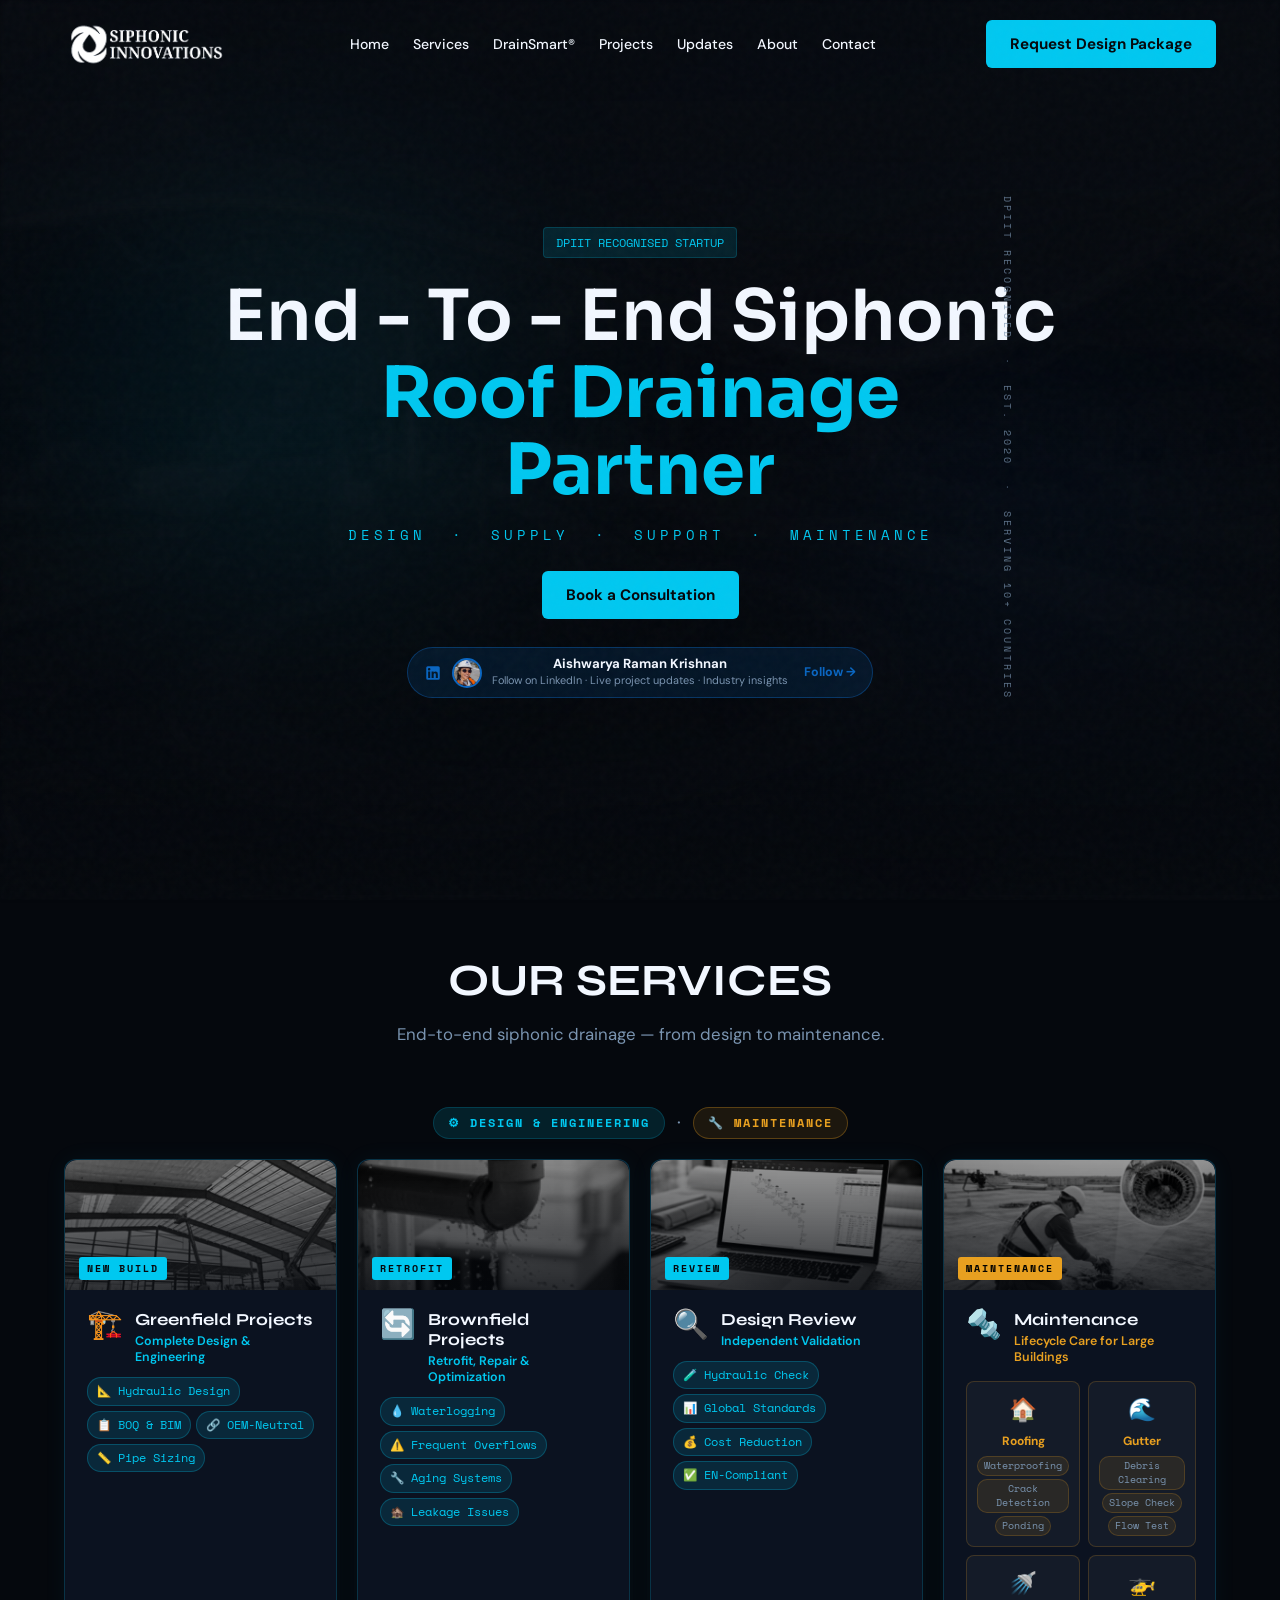
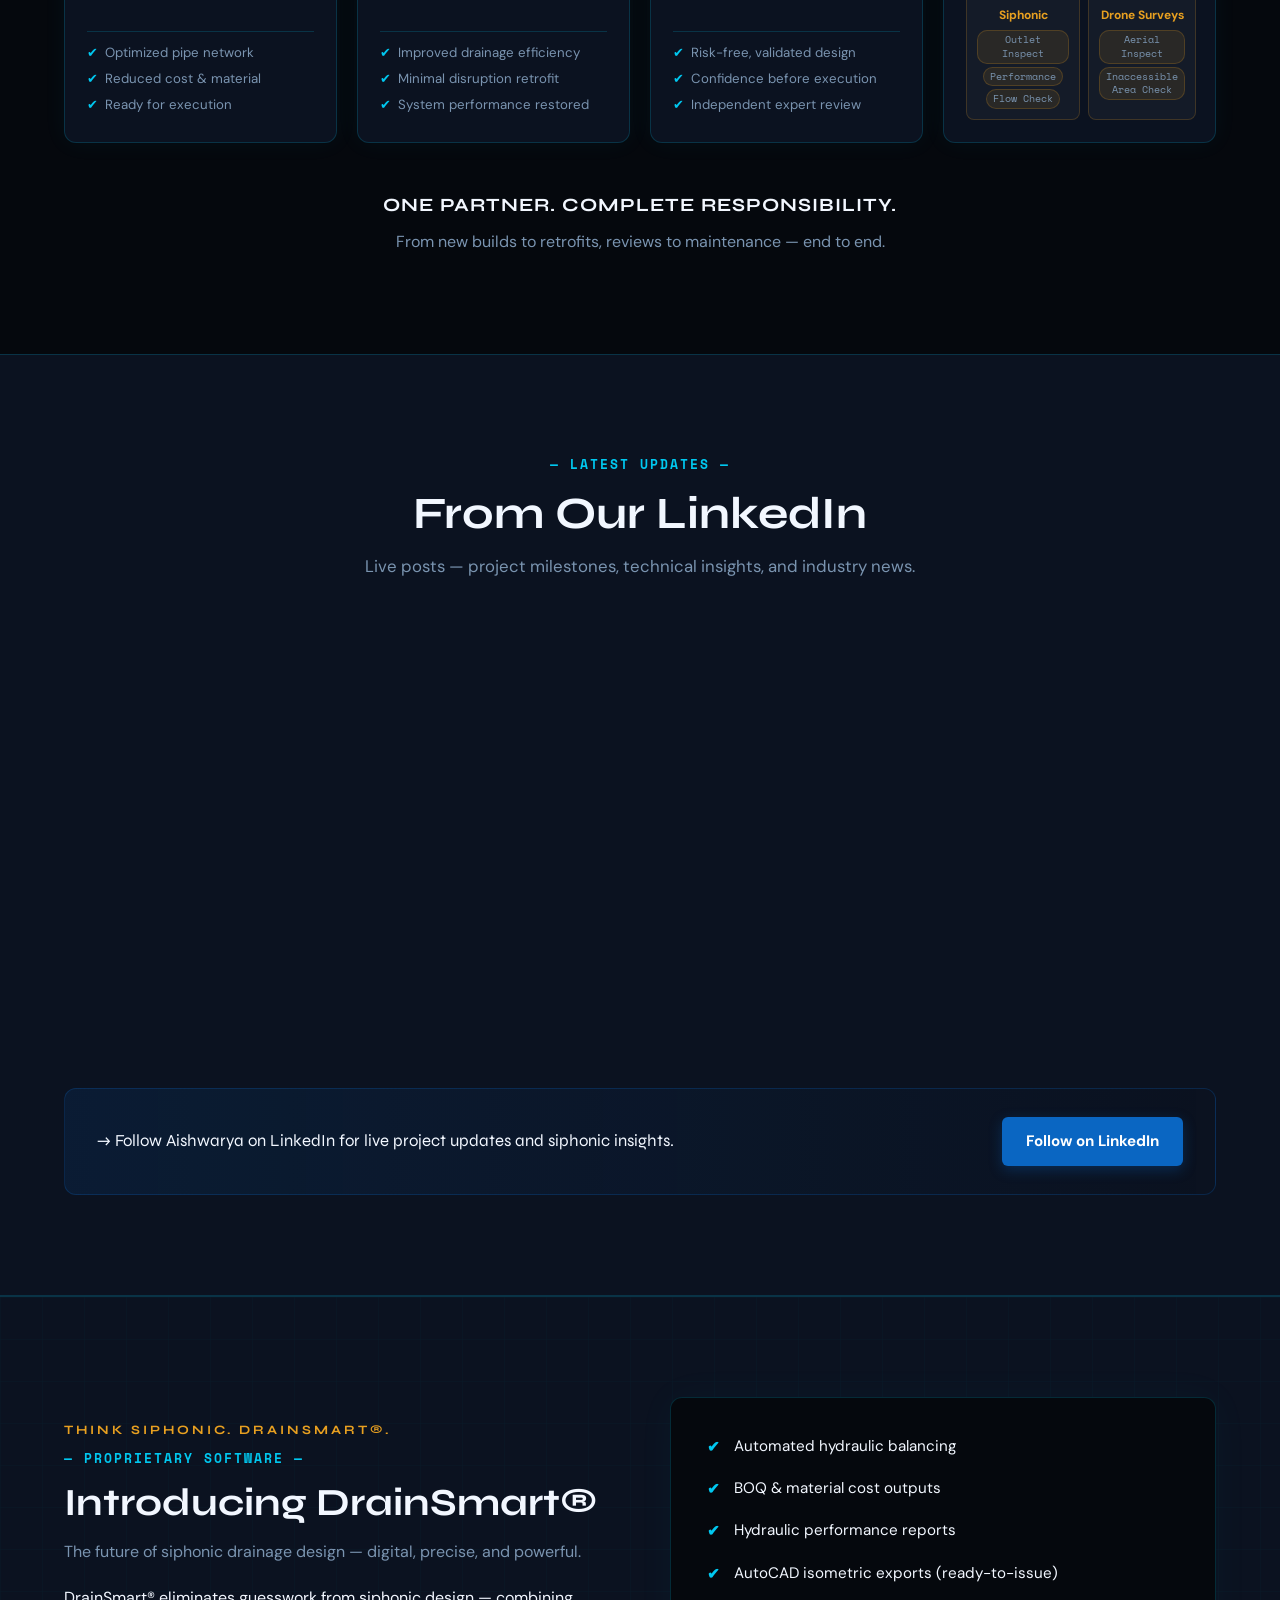
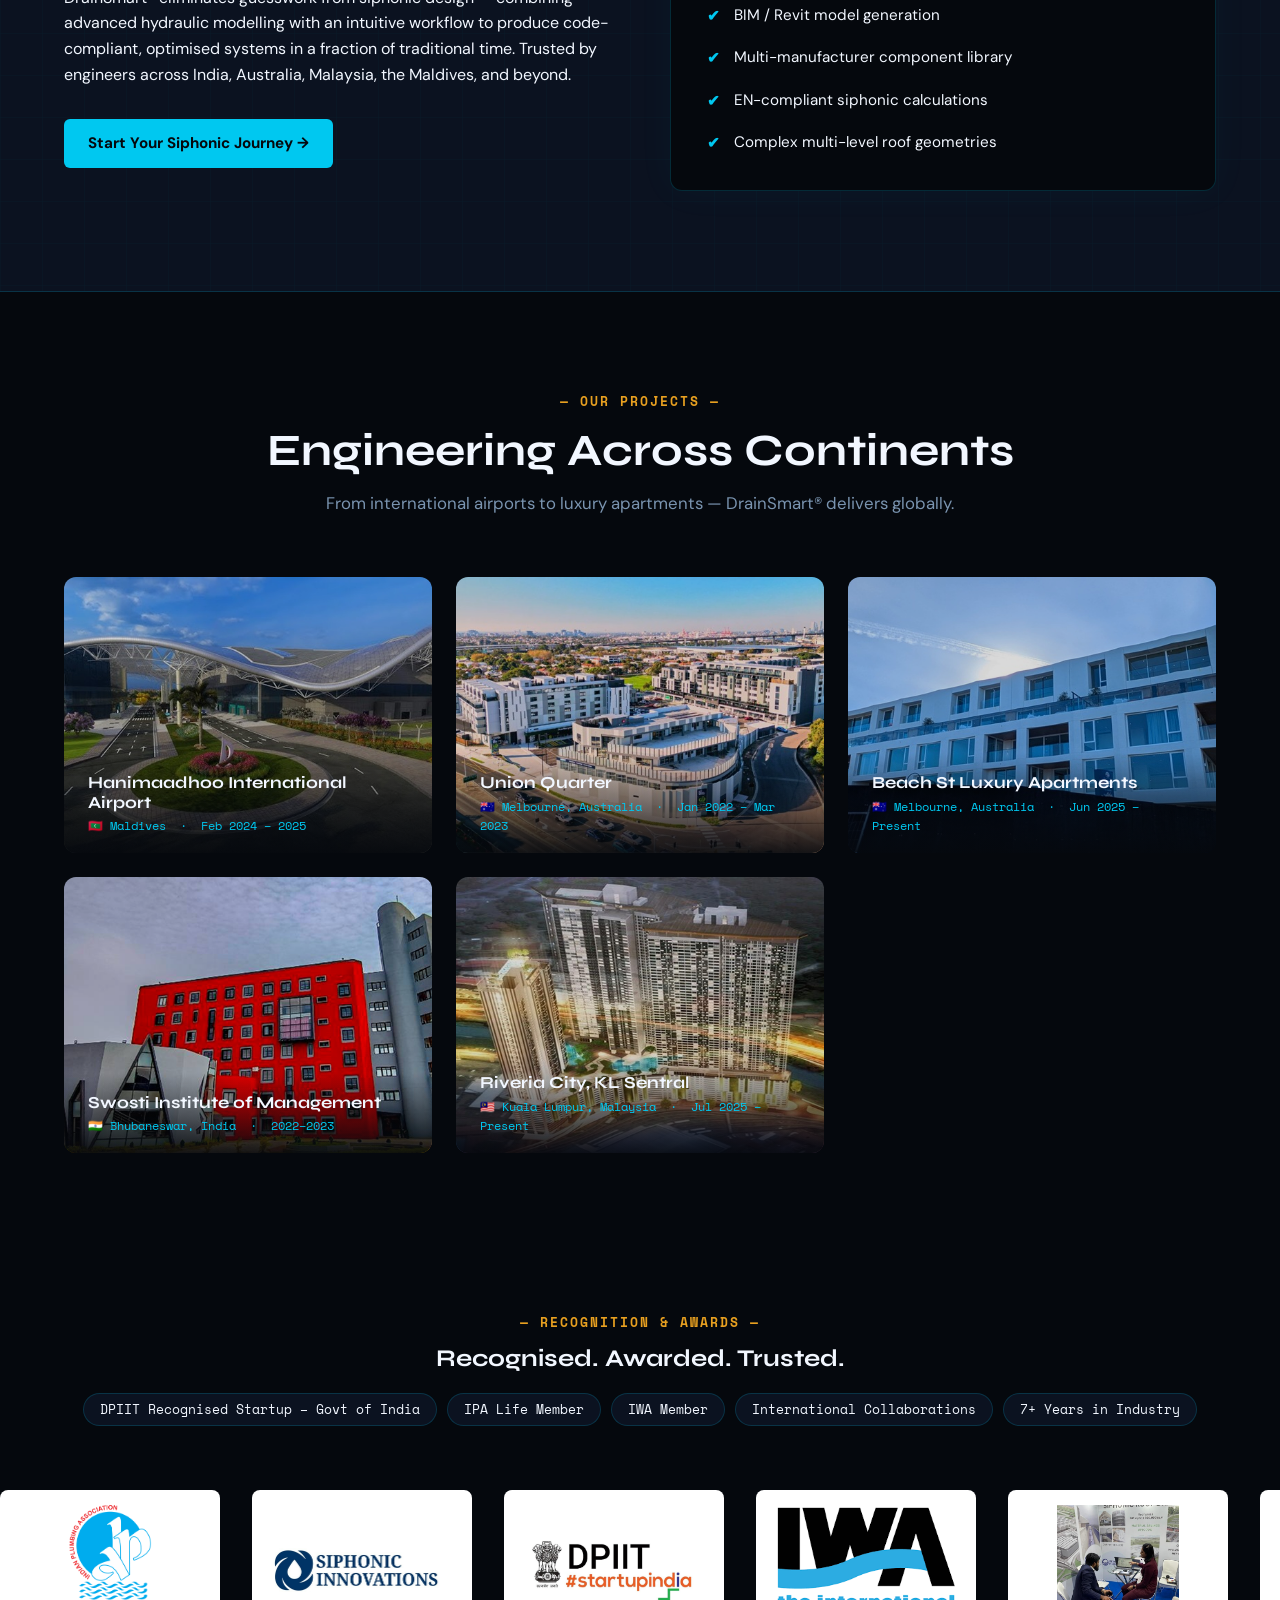
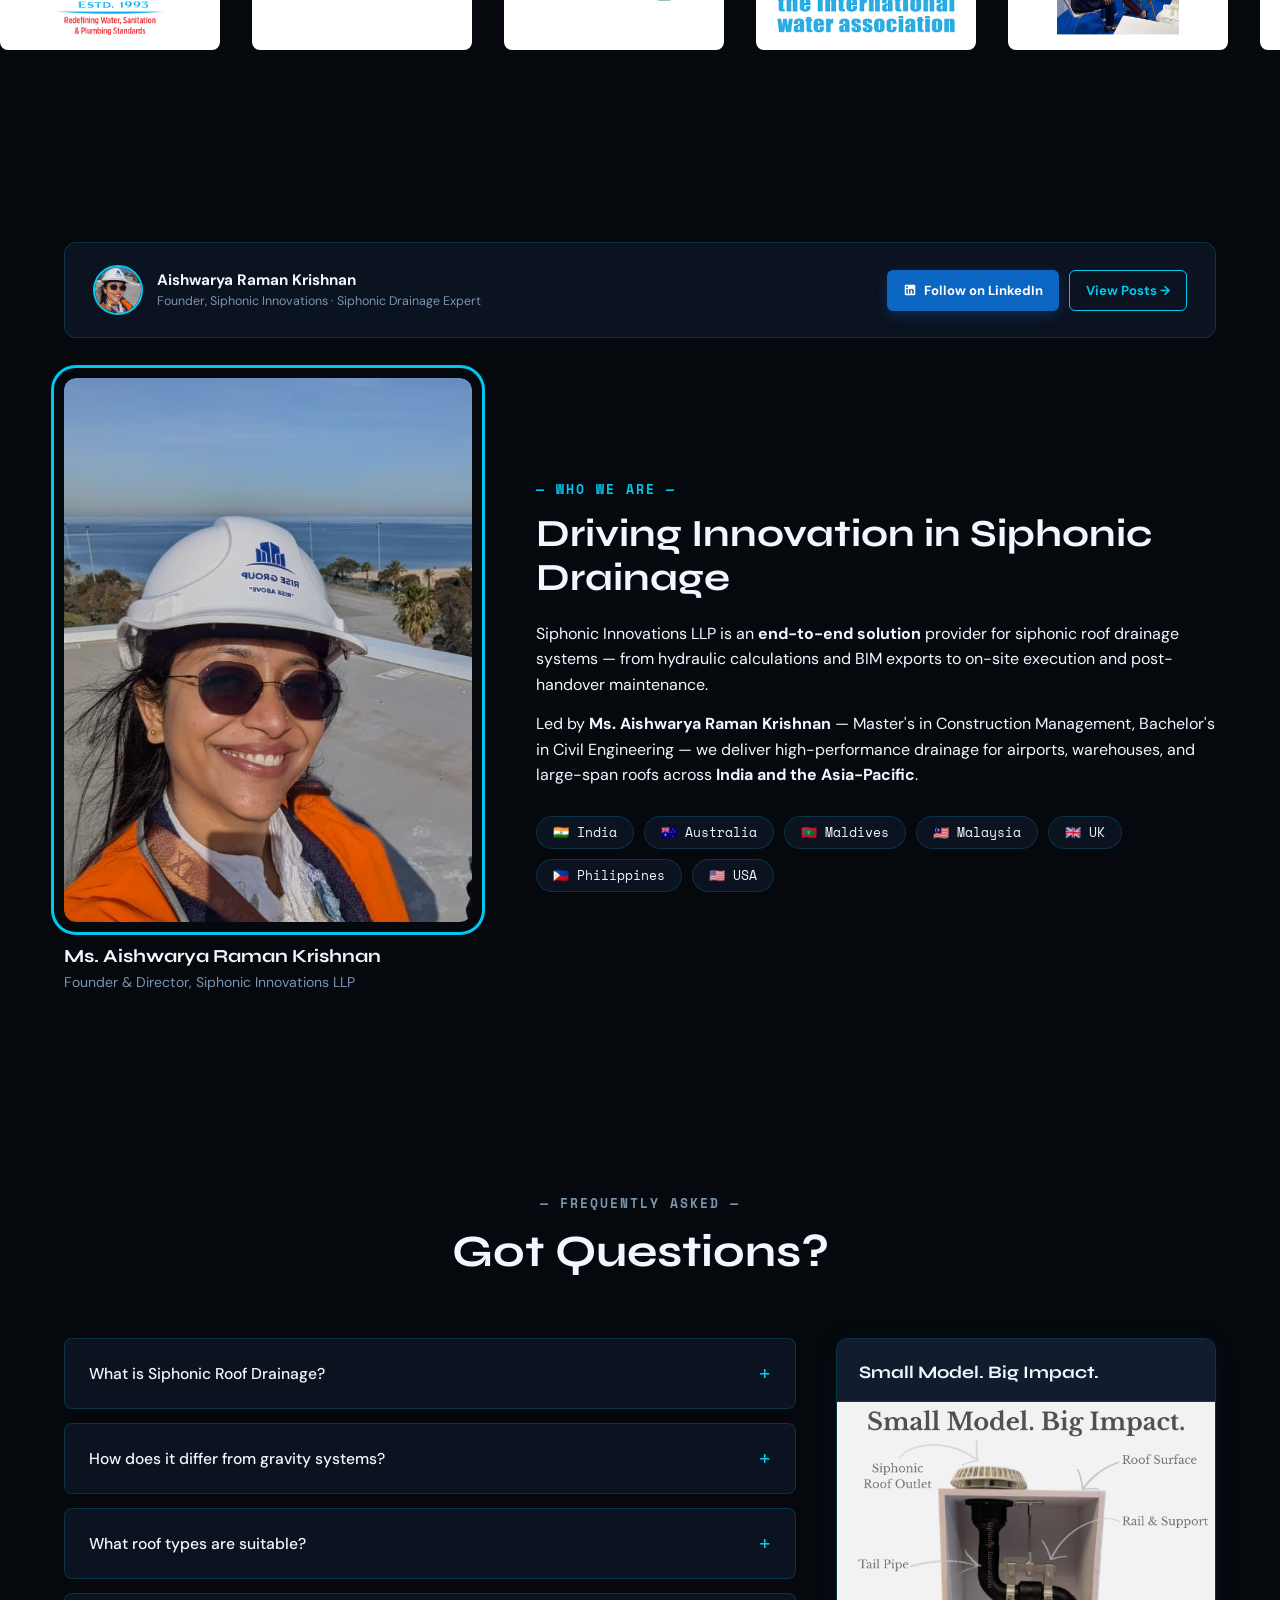
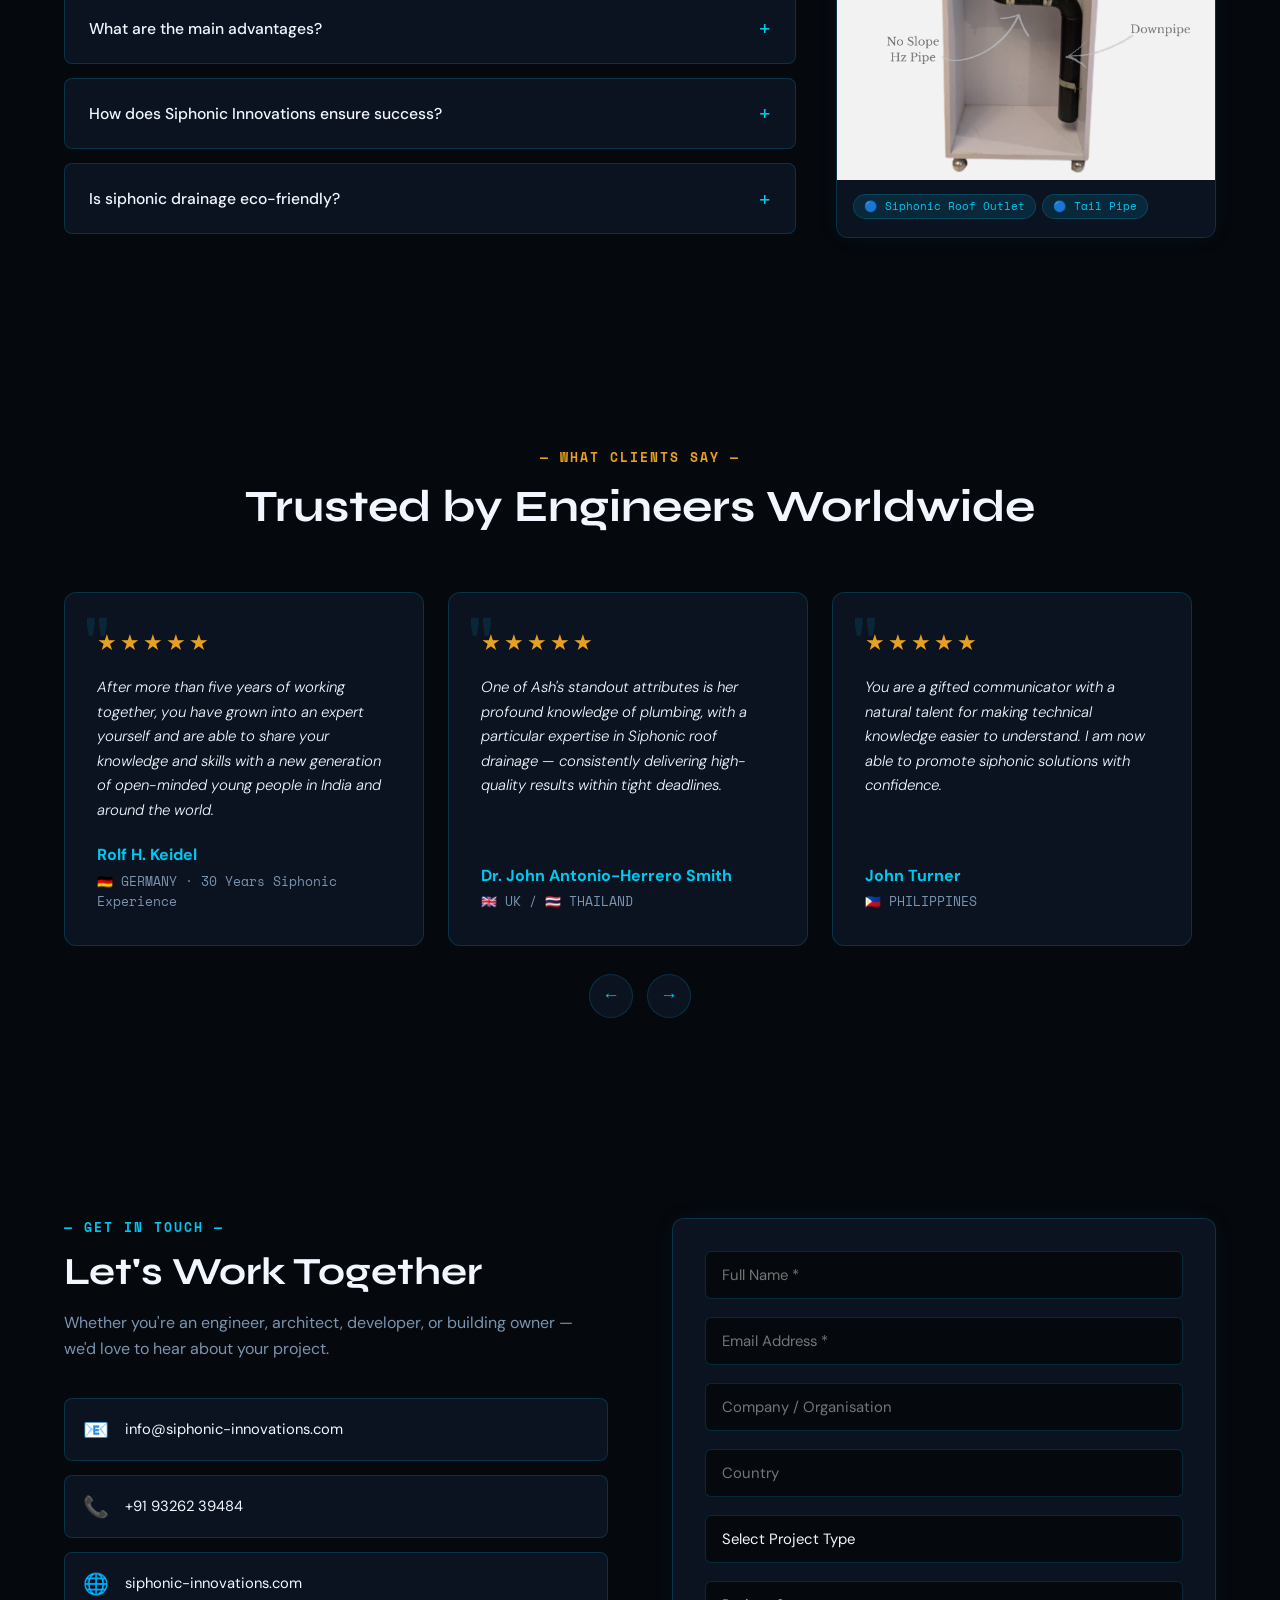
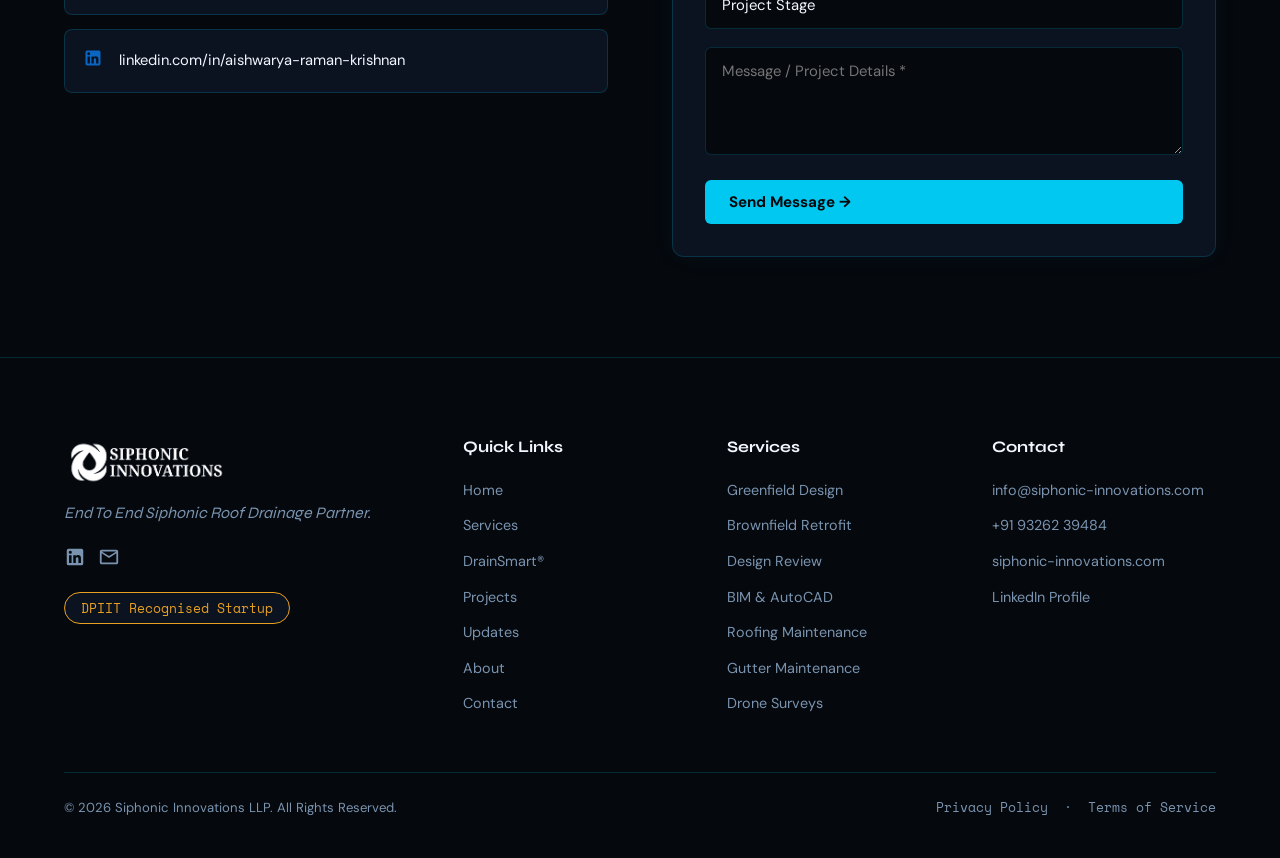
==== index.html @ d1173911 "update the chnages 30-03-2026" ====
<!DOCTYPE html>
<html lang="en">

<head>
    <meta charset="UTF-8">
    <meta name="viewport" content="width=device-width, initial-scale=1.0">
    <meta name="description"
        content="Siphonic Innovations LLP — End-to-End Siphonic Roof Drainage Design, Supply & Support powered by DrainSmart®. Serving engineers and architects globally.">
    <title>Siphonic Innovations | DrainSmart® — Smart Roof Drainage Solutions</title>
    <link rel="preconnect" href="https://fonts.googleapis.com">
    <link rel="preconnect" href="https://fonts.gstatic.com" crossorigin>
    <link
        href="https://fonts.googleapis.com/css2?family=Sora:wght@600;700&family=Syne:wght@600;700;800&family=DM+Sans:wght@300;400;500&family=Space+Mono:wght@400;700&display=swap"
        rel="stylesheet">
    <link rel="stylesheet" href="styles.css">
    <link rel="icon" href="assets/favicon.ico" type="image/x-icon">
</head>

<body>
    <div class="noise"></div>
    <div class="page-bg-img"></div>

    <!-- MOBILE MENU -->
    <div class="mobile-menu" id="mobileMenu">
        <a href="#hero" class="m-link">Home</a>
        <a href="#services" class="m-link">Services</a>
        <a href="#drainsmart" class="m-link">DrainSmart®</a>
        <a href="#gallery" class="m-link">Projects</a>
        <a href="#updates" class="m-link">Updates</a>
        <a href="#about" class="m-link">About</a>
        <a href="#contact" class="m-link">Contact</a>
        <a href="#contact" class="btn btn-primary m-link" style="margin-top:8px;">Request Design Package</a>
    </div>

    <!-- NAVBAR -->
    <nav id="navbar">
        <div class="container nav-inner">
            <a href="#hero" class="logo">
                <img src="images/Logo-SI.png" alt="Siphonic Innovations Logo">
            </a>
            <div class="nav-links">
                <a href="#hero">Home</a>
                <a href="#services">Services</a>
                <a href="#drainsmart">DrainSmart®</a>
                <a href="#gallery">Projects</a>
                <a href="#updates">Updates</a>
                <a href="#about">About</a>
                <a href="#contact">Contact</a>
            </div>
            <a href="#contact" class="btn btn-primary nav-cta">Request Design Package</a>
            <button class="hamburger" id="hamburgerBtn" aria-label="Open menu">
                <svg width="26" height="26" viewBox="0 0 24 24">
                    <rect y="4" width="24" height="2" rx="1" />
                    <rect y="11" width="24" height="2" rx="1" />
                    <rect y="18" width="24" height="2" rx="1" />
                </svg>
            </button>
        </div>
    </nav>

    <!-- =====================================================
         HERO — LinkedIn strip BELOW the CTA button
    ===================================================== -->
    <section id="hero" style="position:relative;overflow:hidden;">
        <video autoplay muted loop playsinline class="hero-video-bg">
            <source src="images/MALDIVES-MOVIE.mp4" type="video/mp4">
        </video>
        <div class="hero-overlay"></div>
        <div class="hero-blob"></div>
        <div class="hero-blob-2"></div>

        <!-- Side caption -->
        <div class="hero-side-caption">DPIIT Recognised &nbsp;·&nbsp; Est. 2020 &nbsp;·&nbsp; Serving 10+ Countries
        </div>

        <div class="container hero-center">
            <div class="hero-content anim">
                <div class="hero-badge">DPIIT RECOGNISED STARTUP</div>
                <h1>
                    <span class="h1-line1">End - To - End Siphonic</span><br>
                    <span class="h1-line2 text-primary">Roof Drainage </BR>Partner</span>
                </h1>
                <div class="hero-tagline">DESIGN &nbsp;&middot;&nbsp; SUPPLY &nbsp;&middot;&nbsp; SUPPORT
                    &nbsp;&middot;&nbsp; MAINTENANCE</div>
                <div class="hero-ctas">
                    <a href="#contact" class="btn btn-primary">Book a Consultation</a>
                </div>

                <!-- LinkedIn strip -->
                <a href="https://www.linkedin.com/in/aishwarya-raman-krishnan" target="_blank" rel="noopener"
                    class="li-hero-strip">
                    <svg viewBox="0 0 24 24" style="width:18px;height:18px;fill:#0A66C2;flex-shrink:0;">
                        <path
                            d="M19 3A2 2 0 0 1 21 5V19A2 2 0 0 1 19 21H5A2 2 0 0 1 3 19V5A2 2 0 0 1 5 3H19M18.5 18.5V13.2A3.26 3.26 0 0 0 15.24 9.94C14.39 9.94 13.4 10.46 12.92 11.24V10.13H10.13V18.5H12.92V13.57C12.92 12.8 13.54 12.17 14.31 12.17A1.4 1.4 0 0 1 15.71 13.57V18.5H18.5M6.88 8.56A1.68 1.68 0 0 0 8.56 6.88C8.56 5.95 7.81 5.19 6.88 5.19A1.69 1.69 0 0 0 5.19 6.88C5.19 7.81 5.95 8.56 6.88 8.56M8.27 18.5V10.13H5.5V18.5H8.27Z" />
                    </svg>
                    <img src="images/Aishwarya Raman Krishnan.jpg" alt="Aishwarya" class="li-strip-avatar">
                    <div>
                        <div class="li-strip-name">Aishwarya Raman Krishnan</div>
                        <div class="li-strip-sub">Follow on LinkedIn &middot; Live project updates &middot; Industry
                            insights</div>
                    </div>
                    <span class="li-strip-cta">Follow &rarr;</span>
                </a>
            </div>
        </div>
    </section>

    <!-- =====================================================
         SERVICES — All 4 cards uniform format with images
    ===================================================== -->
    <section id="services">
        <div class="container">

            <div class="section-header anim">
                <h2>OUR SERVICES</h2>
                <p>End-to-end siphonic drainage — from design to maintenance.</p>
            </div>

            <!-- Section label directly above grid -->
            <div class="svc-label-bar anim">
                <span class="svc-label-pill svc-label-blue">⚙ DESIGN &amp; ENGINEERING</span>
                <span class="svc-label-divider">·</span>
                <span class="svc-label-pill svc-label-gold">🔧 MAINTENANCE</span>
            </div>

            <!-- ── 4-COLUMN SERVICES GRID — ALL UNIFORM ── -->
            <div class="services-grid-4">

                <!-- ① GREENFIELD -->
                <div class="service-card glass-card anim">
                    <div class="svc-img-wrap">
                        <img src="images/card1.png" alt="Greenfield Projects">
                        <div class="svc-img-overlay">
                            <span class="svc-type-tag">NEW BUILD</span>
                        </div>
                    </div>
                    <div class="svc-body">
                        <div class="svc-icon-row">
                            <span class="svc-icon">🏗️</span>
                            <div>
                                <h3>Greenfield Projects</h3>
                                <p class="sub-title">Complete Design &amp; Engineering</p>
                            </div>
                        </div>
                        <div class="kw-pills">
                            <span class="kw-pill">📐 Hydraulic Design</span>
                            <span class="kw-pill">📋 BOQ &amp; BIM</span>
                            <span class="kw-pill">🔗 OEM-Neutral</span>
                            <span class="kw-pill">📏 Pipe Sizing</span>
                        </div>
                        <ul class="tick-list">
                            <li><span class="tick">✔</span> Optimized pipe network</li>
                            <li><span class="tick">✔</span> Reduced cost &amp; material</li>
                            <li><span class="tick">✔</span> Ready for execution</li>
                        </ul>
                    </div>
                </div>

                <!-- ② BROWNFIELD -->
                <div class="service-card glass-card anim" style="transition-delay:0.1s;">
                    <div class="svc-img-wrap">
                        <img src="images/card2.png" alt="Brownfield Projects">
                        <div class="svc-img-overlay">
                            <span class="svc-type-tag">RETROFIT</span>
                        </div>
                    </div>
                    <div class="svc-body">
                        <div class="svc-icon-row">
                            <span class="svc-icon">🔄</span>
                            <div>
                                <h3>Brownfield Projects</h3>
                                <p class="sub-title">Retrofit, Repair &amp; Optimization</p>
                            </div>
                        </div>
                        <div class="kw-pills">
                            <span class="kw-pill">💧 Waterlogging</span>
                            <span class="kw-pill">⚠️ Frequent Overflows</span>
                            <span class="kw-pill">🔧 Aging Systems</span>
                            <span class="kw-pill">🏚️ Leakage Issues</span>
                        </div>
                        <ul class="tick-list">
                            <li><span class="tick">✔</span> Improved drainage efficiency</li>
                            <li><span class="tick">✔</span> Minimal disruption retrofit</li>
                            <li><span class="tick">✔</span> System performance restored</li>
                        </ul>
                    </div>
                </div>

                <!-- ③ DESIGN REVIEW — uniform format, same as Greenfield/Brownfield -->
                <div class="service-card glass-card anim" style="transition-delay:0.2s;">
                    <div class="svc-img-wrap">
                        <img src="images/card3.png" alt="Design Review">
                        <div class="svc-img-overlay">
                            <span class="svc-type-tag">REVIEW</span>
                        </div>
                    </div>
                    <div class="svc-body">
                        <div class="svc-icon-row">
                            <span class="svc-icon">🔍</span>
                            <div>
                                <h3>Design Review</h3>
                                <p class="sub-title">Independent Validation</p>
                            </div>
                        </div>
                        <div class="kw-pills">
                            <span class="kw-pill">🧪 Hydraulic Check</span>
                            <span class="kw-pill">📊 Global Standards</span>
                            <span class="kw-pill">💰 Cost Reduction</span>
                            <span class="kw-pill">✅ EN-Compliant</span>
                        </div>
                        <ul class="tick-list">
                            <li><span class="tick">✔</span> Risk-free, validated design</li>
                            <li><span class="tick">✔</span> Confidence before execution</li>
                            <li><span class="tick">✔</span> Independent expert review</li>
                        </ul>
                    </div>
                </div>

                <!-- ④ MAINTENANCE — visual 2x2 icon grid, uniform outer format -->
                <div class="service-card glass-card anim maint-card-inline" style="transition-delay:0.3s;">
                    <div class="svc-img-wrap">
                        <img src="images/card4.png" alt="Maintenance">
                        <div class="svc-img-overlay">
                            <span class="svc-type-tag" style="background:var(--gold);color:#000;">MAINTENANCE</span>
                        </div>
                    </div>
                    <div class="svc-body">
                        <div class="svc-icon-row">
                            <span class="svc-icon">🔩</span>
                            <div>
                                <h3>Maintenance</h3>
                                <p class="sub-title" style="color:var(--gold);">Lifecycle Care for Large Buildings</p>
                            </div>
                        </div>
                        <!-- Visual 2×2 icon grid -->
                        <div class="maint-2x2">
                            <div class="maint-2x2-item">
                                <div class="maint-2x2-icon">🏠</div>
                                <strong>Roofing</strong>
                                <div class="maint-kw-pills">
                                    <span>Waterproofing</span>
                                    <span>Crack Detection</span>
                                    <span>Ponding</span>
                                </div>
                            </div>
                            <div class="maint-2x2-item">
                                <div class="maint-2x2-icon">🌊</div>
                                <strong>Gutter</strong>
                                <div class="maint-kw-pills">
                                    <span>Debris Clearing</span>
                                    <span>Slope Check</span>
                                    <span>Flow Test</span>
                                </div>
                            </div>
                            <div class="maint-2x2-item">
                                <div class="maint-2x2-icon">🚿</div>
                                <strong>Siphonic</strong>
                                <div class="maint-kw-pills">
                                    <span>Outlet Inspect</span>
                                    <span>Performance</span>
                                    <span>Flow Check</span>
                                </div>
                            </div>
                            <div class="maint-2x2-item">
                                <div class="maint-2x2-icon">🚁</div>
                                <strong>Drone Surveys</strong>
                                <div class="maint-kw-pills">
                                    <span>Aerial Inspect</span>
                                    <span>Inaccessible Area Check</span>
                                </div>
                            </div>
                        </div>
                    </div>
                </div>

            </div><!-- /services-grid-4 -->

            <div class="one-partner anim">
                <h3>ONE PARTNER. COMPLETE RESPONSIBILITY.</h3>
                <p>From new builds to retrofits, reviews to maintenance — end to end.</p>
            </div>

        </div>
    </section>

    <!-- UPDATES — LinkedIn -->
    <section id="updates">
        <div class="container">
            <div class="section-header anim">
                <span class="section-label text-primary">— LATEST UPDATES —</span>
                <h2>From Our LinkedIn</h2>
                <p>Live posts — project milestones, technical insights, and industry news.</p>
            </div>
            <div class="anim" id="linkedinWidgetWrapper" style="min-height:420px;">
                <script src="https://elfsightcdn.com/platform.js" async></script>
                <div class="elfsight-app-ec036f20-8886-4154-bf50-f418c03ba182" data-elfsight-app-lazy></div>
            </div>
            <div class="li-follow-banner anim">
                <p>→ Follow Aishwarya on LinkedIn for live project updates and siphonic insights.</p>
                <a href="https://www.linkedin.com/in/aishwarya-raman-krishnan" target="_blank" rel="noopener"
                    class="btn btn-linkedin">Follow on LinkedIn</a>
            </div>
        </div>
    </section>

    <!-- DRAINSMART -->
    <section id="drainsmart">
        <div class="blueprint-bg"></div>
        <div class="container ds-layout">
            <div class="ds-text anim">
                <div
                    style="font-family:var(--font-display);font-size:0.8rem;font-weight:700;letter-spacing:3px;color:var(--gold);margin-bottom:8px;text-transform:uppercase;">
                    Think Siphonic. DrainSmart®.</div>
                <span class="section-label text-primary">— PROPRIETARY SOFTWARE —</span>
                <h2>Introducing DrainSmart®</h2>
                <p class="lead">The future of siphonic drainage design — digital, precise, and powerful.</p>
                <p class="body">DrainSmart® eliminates guesswork from siphonic design — combining advanced hydraulic
                    modelling with an intuitive workflow to produce code-compliant, optimised systems in a fraction of
                    traditional time. Trusted by engineers across India, Australia, Malaysia, the Maldives, and beyond.
                </p>
                <a href="#contact" class="btn btn-primary">Start Your Siphonic Journey &rarr;</a>
            </div>
            <div class="feature-box anim" style="transition-delay:0.2s;">
                <div class="feature-item"><span class="tick">✔</span><span>Automated hydraulic balancing</span></div>
                <div class="feature-item"><span class="tick">✔</span><span>BOQ &amp; material cost outputs</span></div>
                <div class="feature-item"><span class="tick">✔</span><span>Hydraulic performance reports</span></div>
                <div class="feature-item"><span class="tick">✔</span><span>AutoCAD isometric exports
                        (ready-to-issue)</span></div>
                <div class="feature-item"><span class="tick">✔</span><span>BIM / Revit model generation</span></div>
                <div class="feature-item"><span class="tick">✔</span><span>Multi-manufacturer component library</span>
                </div>
                <div class="feature-item"><span class="tick">✔</span><span>EN-compliant siphonic calculations</span>
                </div>
                <div class="feature-item"><span class="tick">✔</span><span>Complex multi-level roof geometries</span>
                </div>
            </div>
        </div>
    </section>

    <!-- PROJECT GALLERY -->
    <section id="gallery">
        <div class="container">
            <div class="section-header anim">
                <span class="section-label text-gold">— OUR PROJECTS —</span>
                <h2>Engineering Across Continents</h2>
                <p>From international airports to luxury apartments — DrainSmart® delivers globally.</p>
            </div>
            <div class="project-grid">
                <div class="project-card anim">
                    <img src="images/Maldives.jpg" alt="Hanimaadhoo International Airport" loading="lazy">
                    <div class="project-title-bar">
                        <h3>Hanimaadhoo International Airport</h3>
                        <div class="loc">🇲🇻 Maldives &nbsp;·&nbsp; Feb 2024 – 2025</div>
                    </div>
                </div>
                <div class="project-card anim" style="transition-delay:0.1s;">
                    <img src="images/Melbourne.jpg" alt="Union Quarter Melbourne" loading="lazy">
                    <div class="project-title-bar">
                        <h3>Union Quarter</h3>
                        <div class="loc">🇦🇺 Melbourne, Australia &nbsp;·&nbsp; Jan 2022 – Mar 2023</div>
                    </div>
                </div>
                <div class="project-card anim" style="transition-delay:0.2s;">
                    <img src="images/Melbourne Beach.jpeg" alt="Beach St Luxury Apartments" loading="lazy">
                    <div class="project-title-bar">
                        <h3>Beach St Luxury Apartments</h3>
                        <div class="loc">🇦🇺 Melbourne, Australia &nbsp;·&nbsp; Jun 2025 – Present</div>
                    </div>
                </div>
                <div class="project-card anim" style="transition-delay:0.3s;">
                    <img src="images/Bhubaneswar.png" alt="Swosti Institute of Management" loading="lazy">
                    <div class="project-title-bar">
                        <h3>Swosti Institute of Management</h3>
                        <div class="loc">🇮🇳 Bhubaneswar, India &nbsp;·&nbsp; 2022–2023</div>
                    </div>
                </div>
                <div class="project-card anim" style="transition-delay:0.4s;">
                    <img src="images/Malaysia.jpg" alt="Riveria City KL Sentral" loading="lazy">
                    <div class="project-title-bar">
                        <h3>Riveria City, KL Sentral</h3>
                        <div class="loc">🇲🇾 Kuala Lumpur, Malaysia &nbsp;·&nbsp; Jul 2025 – Present</div>
                    </div>
                </div>
            </div>
        </div>
    </section>

    <!-- ACCOLADES -->
    <section id="accolades" style="padding:60px 0;">
        <div class="container text-center anim" style="margin-bottom:32px;">
            <span class="section-label text-gold">— RECOGNITION & AWARDS —</span>
            <h2>Recognised. Awarded. Trusted.</h2>
            <div class="accolade-tags">
                <span class="tag-pill">DPIIT Recognised Startup – Govt of India </span>
                <span class="tag-pill">IPA Life Member</span>
                <span class="tag-pill">IWA Member</span>
                <span class="tag-pill">International Collaborations</span>
                <span class="tag-pill">7+ Years in Industry</span>
            </div>
        </div>
        <div class="accolades-marquee anim">
            <div class="marquee-track">
                <div class="logo-card"><img src="images/IPA_revised_Logo_2025.png" alt="IPA"></div>
                <div class="logo-card"><img src="images/LOGO BG.jpg" alt="Siphonic Innovations"></div>
                <div class="logo-card"><img src="images/DPIIT.jpeg" alt="DPIIT"></div>
                <div class="logo-card"><img src="images/images.png" alt="IWA"></div>
                <div class="logo-card"><img src="images/Picture2.jpg" alt="Recognition"></div>
                <div class="logo-card"><img src="images/IPA-Exhibition.jpg" alt="IPA Exhibition"></div>
                <div class="logo-card"><img src="images/GROUP.jpeg" alt="Award"></div>
                <div class="logo-card"><img src="images/shakti.png" alt="Recognition"></div>
                <div class="logo-card"><img src="images/Picture4.png" alt="Award"></div>
                <div class="logo-card"><img src="images/Picture5.jpg" alt="Award"></div>
                <div class="logo-card"><img src="images/Picture3.jpg" alt="Award"></div>
                <div class="logo-card"><img src="images/IPA_revised_Logo_2025.png" alt="IPA"></div>
                <div class="logo-card"><img src="images/LOGO BG.jpg" alt="Siphonic Innovations"></div>
                <div class="logo-card"><img src="images/DPIIT.jpeg" alt="DPIIT"></div>
                <div class="logo-card"><img src="images/images.png" alt="IWA"></div>
                <div class="logo-card"><img src="images/Picture2.jpg" alt="Recognition"></div>
                <div class="logo-card"><img src="images/IPA-Exhibition.jpg" alt="IPA Exhibition"></div>
                <div class="logo-card"><img src="images/GROUP.jpeg" alt="Award"></div>
                <div class="logo-card"><img src="images/shakti.png" alt="Recognition"></div>
                <div class="logo-card"><img src="images/Picture4.png" alt="Award"></div>
                <div class="logo-card"><img src="images/Picture5.jpg" alt="Award"></div>
                <div class="logo-card"><img src="images/Picture3.jpg" alt="Award"></div>
            </div>
        </div>
    </section>

    <!-- ABOUT -->
    <section id="about">
        <div class="container">
            <div class="anim"
                style="margin-bottom:40px;padding:22px 28px;background:var(--surface);border:1px solid var(--border);border-radius:var(--radius);display:flex;align-items:center;justify-content:space-between;flex-wrap:wrap;gap:16px;">
                <div style="display:flex;align-items:center;gap:14px;">
                    <img src="images/Aishwarya Raman Krishnan.jpg" alt="Aishwarya"
                        style="width:50px;height:50px;border-radius:50%;object-fit:cover;border:2px solid var(--primary);">
                    <div>
                        <div style="font-weight:700;font-size:0.95rem;">Aishwarya Raman Krishnan</div>
                        <div style="font-size:0.78rem;color:var(--muted);">Founder, Siphonic Innovations · Siphonic
                            Drainage Expert</div>
                    </div>
                </div>
                <div style="display:flex;gap:10px;flex-wrap:wrap;">
                    <a href="https://www.linkedin.com/in/aishwarya-raman-krishnan" target="_blank" rel="noopener"
                        class="btn btn-linkedin"
                        style="font-size:0.82rem;padding:9px 16px;display:inline-flex;align-items:center;gap:7px;">
                        <svg viewBox="0 0 24 24" style="width:14px;height:14px;fill:#fff;">
                            <path
                                d="M19 3A2 2 0 0 1 21 5V19A2 2 0 0 1 19 21H5A2 2 0 0 1 3 19V5A2 2 0 0 1 5 3H19M18.5 18.5V13.2A3.26 3.26 0 0 0 15.24 9.94C14.39 9.94 13.4 10.46 12.92 11.24V10.13H10.13V18.5H12.92V13.57C12.92 12.8 13.54 12.17 14.31 12.17A1.4 1.4 0 0 1 15.71 13.57V18.5H18.5M6.88 8.56A1.68 1.68 0 0 0 8.56 6.88C8.56 5.95 7.81 5.19 6.88 5.19A1.69 1.69 0 0 0 5.19 6.88C5.19 7.81 5.95 8.56 6.88 8.56M8.27 18.5V10.13H5.5V18.5H8.27Z" />
                        </svg>
                        Follow on LinkedIn
                    </a>
                    <a href="https://www.linkedin.com/in/aishwarya-raman-krishnan" target="_blank" rel="noopener"
                        class="btn btn-ghost" style="font-size:0.82rem;padding:9px 16px;">View Posts &rarr;</a>
                </div>
            </div>
        </div>
        <div class="container about-grid">
            <div class="anim">
                <div class="founder-wrap">
                    <img src="images/Aishwarya Raman Krishnan.jpg" alt="Ms. Aishwarya Raman Krishnan — Founder">
                </div>
                <div class="founder-name">
                    <h3>Ms. Aishwarya Raman Krishnan</h3>
                    <p>Founder & Director, Siphonic Innovations LLP</p>
                </div>
            </div>
            <div class="about-text anim" style="transition-delay:0.2s;">
                <span class="section-label text-primary">— WHO WE ARE —</span>
                <h2>Driving Innovation in Siphonic Drainage</h2>
                <p>Siphonic Innovations LLP is an <strong>end-to-end solution</strong> provider for siphonic roof
                    drainage systems — from hydraulic calculations and BIM exports to on-site execution and
                    post-handover maintenance.</p>
                <p>Led by <strong>Ms. Aishwarya Raman Krishnan</strong> — Master's in Construction Management,
                    Bachelor's in Civil Engineering — we deliver high-performance drainage for airports, warehouses, and
                    large-span roofs across <strong>India and the Asia-Pacific</strong>.</p>
                <div class="country-tags">
                    <span class="tag-pill">🇮🇳 India</span>
                    <span class="tag-pill">🇦🇺 Australia</span>
                    <span class="tag-pill">🇲🇻 Maldives</span>
                    <span class="tag-pill">🇲🇾 Malaysia</span>
                    <span class="tag-pill">🇬🇧 UK</span>
                    <span class="tag-pill">🇵🇭 Philippines</span>
                    <span class="tag-pill">🇺🇸 USA</span>
                </div>
            </div>
        </div>
    </section>


    <!-- FAQ -->
    <section id="faq">
        <div class="container">
            <div class="section-header anim">
                <span class="section-label text-muted">— FREQUENTLY ASKED —</span>
                <h2>Got Questions?</h2>
            </div>

            <!-- Two-column: FAQ left, model photo right -->
            <div class="faq-layout">

                <!-- LEFT: accordion -->
                <div class="faq-wrap anim">
                    <div class="faq-item">
                        <div class="faq-q">What is Siphonic Roof Drainage? <span class="faq-icon">+</span></div>
                        <div class="faq-a">Siphonic Roof Drainage uses siphon action to rapidly drain roof areas without
                            slope, using minimal pipe diameters and fewer downpipes — offering maximum efficiency and
                            architectural flexibility.</div>
                    </div>
                    <div class="faq-item">
                        <div class="faq-q">How does it differ from gravity systems? <span class="faq-icon">+</span>
                        </div>
                        <div class="faq-a">Siphonic systems create a vacuum in the pipe network — enabling faster water
                            removal, horizontal pipe routing without slope, and significantly fewer downpipes,
                            especially
                            effective over long horizontal distances.</div>
                    </div>
                    <div class="faq-item">
                        <div class="faq-q">What roof types are suitable? <span class="faq-icon">+</span></div>
                        <div class="faq-a">Flat roofs, curved roofs, airport terminals, warehouses, industrial
                            buildings,
                            commercial developments, and large-span structures. Its adaptability makes it ideal across a
                            wide range of architectural designs.</div>
                    </div>
                    <div class="faq-item">
                        <div class="faq-q">What are the main advantages? <span class="faq-icon">+</span></div>
                        <div class="faq-a">Efficient water removal, space optimisation, cost-effectiveness, reduced
                            material
                            use, lower CO₂ footprint, architectural freedom, and minimal maintenance. Particularly
                            advantageous for large roof areas.</div>
                    </div>
                    <div class="faq-item">
                        <div class="faq-q">How does Siphonic Innovations ensure success? <span class="faq-icon">+</span>
                        </div>
                        <div class="faq-a">5+ years of hydraulic engineering experience with DrainSmart® software, BIM
                            integration, OEM-neutral product selection, and close client collaboration — from concept
                            through to post-handover maintenance.</div>
                    </div>
                    <div class="faq-item">
                        <div class="faq-q">Is siphonic drainage eco-friendly? <span class="faq-icon">+</span></div>
                        <div class="faq-a">Yes. Fewer pipes, fewer downpipes, less material — directly reducing the
                            carbon
                            footprint. Easily integrated with rainwater harvesting systems for sustainable building
                            goals.</div>
                    </div>
                </div>

                <!-- RIGHT: model photo card -->
                <div class="faq-model-wrap anim" style="transition-delay:0.15s;">
                    <div class="faq-model-card glass-card">
                        <div class="faq-model-label">Small Model. Big Impact.</div>
                        <img src="images/Siphonic Drainage System.png"
                            alt="Siphonic Drainage Model — showing Roof Outlet, Tail Pipe, Rail & Support, No Slope Hz Pipe, and Downpipe"
                            class="faq-model-img">
                        <div class="faq-model-tags">
                            <span>🔵 Siphonic Roof Outlet</span>
                            <span>🔵 Tail Pipe</span>
                            <!-- <span>🔵 Rail &amp; Support</span> -->
                            <!-- <span>🔵 No Slope Hz Pipe</span>
                            <span>🔵 Downpipe</span>
                            <span>🔵 Roof Surface</span> -->
                        </div>
                    </div>
                </div>

            </div><!-- /faq-layout -->
        </div>
    </section>

    <!-- TESTIMONIALS -->
    <section id="testimonials">
        <div class="container">
            <div class="section-header anim">
                <span class="section-label text-gold">— WHAT CLIENTS SAY —</span>
                <h2>Trusted by Engineers Worldwide</h2>
            </div>
            <div class="testi-carousel anim" id="testiCarousel" style="transition-delay:0.1s;">
                <div class="testi-track" id="testiTrack">
                    <div class="testi-card">
                        <div class="quote-bg">"</div>
                        <div class="testi-stars">★★★★★</div>
                        <p class="testi-text">After more than five years of working together, you have grown into an
                            expert yourself and are able to share your knowledge and skills with a new generation of
                            open-minded young people in India and around the world.</p>
                        <div class="testi-name">Rolf H. Keidel</div>
                        <div class="testi-meta">🇩🇪 GERMANY · 30 Years Siphonic Experience</div>
                    </div>
                    <div class="testi-card">
                        <div class="quote-bg">"</div>
                        <div class="testi-stars">★★★★★</div>
                        <p class="testi-text">One of Ash's standout attributes is her profound knowledge of plumbing,
                            with a particular expertise in Siphonic roof drainage — consistently delivering high-quality
                            results within tight deadlines.</p>
                        <div class="testi-name">Dr. John Antonio-Herrero Smith</div>
                        <div class="testi-meta">🇬🇧 UK / 🇹🇭 THAILAND</div>
                    </div>
                    <div class="testi-card">
                        <div class="quote-bg">"</div>
                        <div class="testi-stars">★★★★★</div>
                        <p class="testi-text">You are a gifted communicator with a natural talent for making technical
                            knowledge easier to understand. I am now able to promote siphonic solutions with confidence.
                        </p>
                        <div class="testi-name">John Turner</div>
                        <div class="testi-meta">🇵🇭 PHILIPPINES</div>
                    </div>
                    <div class="testi-card">
                        <div class="quote-bg">"</div>
                        <div class="testi-stars">★★★★★</div>
                        <p class="testi-text">Excellent review session. Every inquiry I had was completed with precision
                            resolution. The team was very friendly and driven to satisfy my needs.</p>
                        <div class="testi-name">W. Jake</div>
                        <div class="testi-meta">🇺🇸 USA</div>
                    </div>
                </div>
            </div>
            <div class="carousel-nav anim" style="transition-delay:0.2s;">
                <button class="carousel-btn" id="btnPrev" aria-label="Previous">←</button>
                <button class="carousel-btn" id="btnNext" aria-label="Next">→</button>
            </div>
        </div>
    </section>

    <!-- CONTACT -->
    <section id="contact">
        <div class="container contact-grid">
            <div class="anim">
                <span class="section-label text-primary">— GET IN TOUCH —</span>
                <h2 style="font-size:clamp(1.8rem,3vw,2.4rem);margin-bottom:16px;">Let's Work Together</h2>
                <p style="color:var(--muted);margin-bottom:36px;">Whether you're an engineer, architect, developer, or
                    building owner — we'd love to hear about your project.</p>
                <div class="contact-info-cards">
                    <div class="cinfo-card"><span class="icon">📧</span><a
                            href="mailto:info@siphonic-innovations.com">info@siphonic-innovations.com</a></div>
                    <div class="cinfo-card"><span class="icon">📞</span><a href="tel:+919326239484">+91 93262 39484</a>
                    </div>
                    <div class="cinfo-card"><span class="icon">🌐</span><a href="https://siphonic-innovations.com"
                            target="_blank" rel="noopener">siphonic-innovations.com</a></div>
                    <div class="cinfo-card">
                        <span class="icon"><svg viewBox="0 0 24 24"
                                style="width:20px;height:20px;fill:var(--linkedin);">
                                <path
                                    d="M19 3A2 2 0 0 1 21 5V19A2 2 0 0 1 19 21H5A2 2 0 0 1 3 19V5A2 2 0 0 1 5 3H19M18.5 18.5V13.2A3.26 3.26 0 0 0 15.24 9.94C14.39 9.94 13.4 10.46 12.92 11.24V10.13H10.13V18.5H12.92V13.57C12.92 12.8 13.54 12.17 14.31 12.17A1.4 1.4 0 0 1 15.71 13.57V18.5H18.5M6.88 8.56A1.68 1.68 0 0 0 8.56 6.88C8.56 5.95 7.81 5.19 6.88 5.19A1.69 1.69 0 0 0 5.19 6.88C5.19 7.81 5.95 8.56 6.88 8.56M8.27 18.5V10.13H5.5V18.5H8.27Z" />
                            </svg></span>
                        <a href="https://www.linkedin.com/in/aishwarya-raman-krishnan" target="_blank"
                            rel="noopener">linkedin.com/in/aishwarya-raman-krishnan</a>
                    </div>
                </div>
            </div>
            <div class="anim" style="transition-delay:0.2s;">
                <div class="glass-card" style="padding:32px;">
                    <form id="contactForm">
                        <div class="form-group"><input class="form-control" type="text" name="name"
                                placeholder="Full Name *" required></div>
                        <div class="form-group"><input class="form-control" type="email" name="email"
                                placeholder="Email Address *" required></div>
                        <div class="form-group"><input class="form-control" type="text" name="company"
                                placeholder="Company / Organisation"></div>
                        <div class="form-group"><input class="form-control" type="text" name="country"
                                placeholder="Country"></div>
                        <div class="form-group">
                            <select class="form-control" name="projectType">
                                <option value="" disabled selected>Select Project Type</option>
                                <option>Siphonic Design Consultation</option>
                                <option>DrainSmart® Software / Licensing</option>
                                <option>Training & Certification</option>
                                <option>Commercial Maintenance</option>
                                <option>Drone Survey</option>
                                <option>Other</option>
                            </select>
                        </div>
                        <div class="form-group">
                            <select class="form-control" name="projectStage">
                                <option value="" disabled selected>Project Stage</option>
                                <option>Concept / Feasibility Stage</option>
                                <option>Design Development Stage</option>
                                <option>Tender / BOQ Stage</option>
                                <option>Under Construction</option>
                                <option>Existing Building / Retrofit</option>
                                <option>Post-Handover / Maintenance</option>
                            </select>
                        </div>
                        <div class="form-group"><textarea class="form-control" name="message" rows="4"
                                placeholder="Message / Project Details *" required></textarea></div>
                        <button type="submit" class="btn btn-primary" style="width:100%;">Send Message →</button>
                    </form>
                    <div class="form-success" id="formSuccess">
                        <div class="check">✓</div>
                        <strong>Message sent!</strong><br>We'll get back to you within 24 hours.
                    </div>
                </div>
            </div>
        </div>
    </section>

    <!-- FOOTER -->
    <footer>
        <div class="container">
            <div class="footer-grid">
                <div class="footer-col">
                    <div class="logo" style="margin-bottom:4px;">
                        <img src="images/Logo-SI.png" alt="Siphonic Innovations" style="height:48px;width:auto;">
                    </div>
                    <p class="footer-tagline">End To End Siphonic Roof Drainage Partner.</p>
                    <div style="display:flex;gap:12px;margin-bottom:20px;">
                        <a href="https://www.linkedin.com/in/aishwarya-raman-krishnan" target="_blank" rel="noopener"
                            class="footer-linkedin">
                            <svg viewBox="0 0 24 24" style="width:22px;height:22px;">
                                <path
                                    d="M19 3A2 2 0 0 1 21 5V19A2 2 0 0 1 19 21H5A2 2 0 0 1 3 19V5A2 2 0 0 1 5 3H19M18.5 18.5V13.2A3.26 3.26 0 0 0 15.24 9.94C14.39 9.94 13.4 10.46 12.92 11.24V10.13H10.13V18.5H12.92V13.57C12.92 12.8 13.54 12.17 14.31 12.17A1.4 1.4 0 0 1 15.71 13.57V18.5H18.5M6.88 8.56A1.68 1.68 0 0 0 8.56 6.88C8.56 5.95 7.81 5.19 6.88 5.19A1.69 1.69 0 0 0 5.19 6.88C5.19 7.81 5.95 8.56 6.88 8.56M8.27 18.5V10.13H5.5V18.5H8.27Z"
                                    fill="currentColor" />
                            </svg>
                        </a>
                        <a href="mailto:info@siphonic-innovations.com" class="footer-linkedin">
                            <svg viewBox="0 0 24 24" style="width:22px;height:22px;">
                                <path
                                    d="M22,6C22,4.9 21.1,4 20,4H4C2.9,4 2,4.9 2,6V18C2,19.1 2.9,20 4,20H20C21.1,20 22,19.1 22,18V6M20,6L12,11L4,6H20M20,18H4V8L12,13L20,8V18Z"
                                    fill="currentColor" />
                            </svg>
                        </a>
                    </div>
                    <span class="tag-pill" style="border-color:var(--gold);color:var(--gold);">DPIIT Recognised
                        Startup</span>
                </div>
                <div class="footer-col">
                    <h4>Quick Links</h4>
                    <ul>
                        <li><a href="#hero">Home</a></li>
                        <li><a href="#services">Services</a></li>
                        <li><a href="#drainsmart">DrainSmart®</a></li>
                        <li><a href="#gallery">Projects</a></li>
                        <li><a href="#updates">Updates</a></li>
                        <li><a href="#about">About</a></li>
                        <li><a href="#contact">Contact</a></li>
                    </ul>
                </div>
                <div class="footer-col">
                    <h4>Services</h4>
                    <ul>
                        <li><a href="#services">Greenfield Design</a></li>
                        <li><a href="#services">Brownfield Retrofit</a></li>
                        <li><a href="#services">Design Review</a></li>
                        <li><a href="#services">BIM & AutoCAD</a></li>
                        <li><a href="#services">Roofing Maintenance</a></li>
                        <li><a href="#services">Gutter Maintenance</a></li>
                        <li><a href="#services">Drone Surveys</a></li>
                    </ul>
                </div>
                <div class="footer-col">
                    <h4>Contact</h4>
                    <ul>
                        <li><a href="mailto:info@siphonic-innovations.com">info@siphonic-innovations.com</a></li>
                        <li><a href="tel:+919326239484">+91 93262 39484</a></li>
                        <li><a href="https://siphonic-innovations.com" target="_blank"
                                rel="noopener">siphonic-innovations.com</a></li>
                        <li><a href="https://www.linkedin.com/in/aishwarya-raman-krishnan" target="_blank"
                                rel="noopener">LinkedIn Profile</a></li>
                    </ul>
                </div>
            </div>
            <div class="footer-bottom">
                <div>© 2026 Siphonic Innovations LLP. All Rights Reserved.</div>
                <span>Privacy Policy &nbsp;·&nbsp; Terms of Service</span>
            </div>
        </div>
    </footer>

    <script src="app.js"></script>
</body>

</html>
---- styles.css ----
/* ============================================================
   SIPHONIC INNOVATIONS — styles.css
   Brand: Dark Industrial-Luxury | Syne + DM Sans + Space Mono
   ============================================================ */

/* ---------- CSS VARIABLES ---------- */
:root {
    --bg: #05080D;
    --surface: #0B1220;
    --surface-2: #111D2E;
    --primary: #00C8F0;
    --primary-dim: rgba(0, 200, 240, 0.12);
    --primary-glow: rgba(0, 200, 240, 0.25);
    --gold: #E8A020;
    --white: #F2F7FF;
    --muted: #7A94B0;
    --border: rgba(0, 200, 240, 0.18);
    --danger: #FF4D6A;
    --linkedin: #0A66C2;

    --font-display: 'Syne', sans-serif;
    --font-body: 'DM Sans', sans-serif;
    --font-mono: 'Space Mono', monospace;

    --radius: 12px;
    --radius-sm: 6px;
    --transition: 0.3s ease;
}

/* ---------- RESET ---------- */
*,
*::before,
*::after {
    margin: 0;
    padding: 0;
    box-sizing: border-box;
}

html {
    scroll-behavior: smooth;
}

body {
    background: var(--bg);
    color: var(--white);
    font-family: var(--font-body);
    overflow-x: hidden;
    line-height: 1.6;
    -webkit-font-smoothing: antialiased;
}

h1,
h2,
h3,
h4,
h5 {
    font-family: var(--font-display);
    line-height: 1.15;
}

a {
    text-decoration: none;
    color: inherit;
}

ul {
    list-style: none;
}

img {
    max-width: 100%;
    display: block;
}

/* ---------- UTILITIES ---------- */
.container {
    max-width: 1200px;
    margin: 0 auto;
    padding: 0 24px;
}

.text-primary {
    color: var(--primary);
}

.text-gold {
    color: var(--gold);
}

.text-muted {
    color: var(--muted);
}

.text-mono {
    font-family: var(--font-mono);
}

.text-center {
    text-align: center;
}

.section-label {
    display: block;
    font-family: var(--font-mono);
    font-size: 0.8rem;
    font-weight: 700;
    letter-spacing: 2px;
    text-transform: uppercase;
    margin-bottom: 12px;
}

/* ---------- BUTTONS ---------- */
.btn {
    display: inline-flex;
    align-items: center;
    gap: 8px;
    padding: 12px 24px;
    font-family: var(--font-body);
    font-weight: 700;
    font-size: 0.95rem;
    border-radius: var(--radius-sm);
    cursor: pointer;
    transition: all var(--transition);
    white-space: nowrap;
    border: none;
}

.btn-primary {
    background: var(--primary);
    color: var(--bg);
}

.btn-primary:hover {
    box-shadow: 0 0 24px var(--primary-glow);
    transform: translateY(-2px);
}

.btn-ghost {
    background: transparent;
    border: 1.5px solid var(--primary);
    color: var(--primary);
}

.btn-ghost:hover {
    background: var(--primary-dim);
    box-shadow: 0 0 20px var(--primary-glow);
    transform: translateY(-2px);
}

.btn-linkedin {
    background: var(--linkedin);
    color: #fff;
    box-shadow: 0 4px 14px rgba(10, 102, 194, 0.3);
}

.btn-linkedin:hover {
    box-shadow: 0 6px 20px rgba(10, 102, 194, 0.5);
    transform: translateY(-2px);
}

/* ---------- GLASS CARD ---------- */
.glass-card {
    background: var(--surface);
    border: 1px solid var(--border);
    border-radius: var(--radius);
    backdrop-filter: blur(16px);
    -webkit-backdrop-filter: blur(16px);
    box-shadow: 0 0 24px rgba(0, 200, 240, 0.05);
    transition: transform var(--transition), box-shadow var(--transition), border-color var(--transition);
}

.glass-card:hover {
    box-shadow: 0 0 28px var(--primary-glow);
    border-color: var(--primary);
    transform: translateY(-4px);
}

/* ---------- SCROLL ANIMATIONS ---------- */
.anim {
    opacity: 0;
    transform: translateY(28px);
    transition: opacity 0.65s cubic-bezier(0.16, 1, 0.3, 1), transform 0.65s cubic-bezier(0.16, 1, 0.3, 1);
}

.anim.visible {
    opacity: 1;
    transform: none;
}

/* ---------- NOISE OVERLAY ---------- */
.noise {
    position: fixed;
    inset: 0;
    pointer-events: none;
    z-index: 9999;
    opacity: 0.025;
    background-image: url("data:image/svg+xml,%3Csvg viewBox='0 0 200 200' xmlns='http://www.w3.org/2000/svg'%3E%3Cfilter id='n'%3E%3CfeTurbulence type='fractalNoise' baseFrequency='0.65' numOctaves='3' stitchTiles='stitch'/%3E%3C/filter%3E%3Crect width='100%25' height='100%25' filter='url(%23n)'/%3E%3C/svg%3E");
}

/* ============================================================
   NAVBAR
   ============================================================ */
nav {
    position: fixed;
    top: 0;
    left: 0;
    right: 0;
    padding: 20px 0;
    z-index: 1000;
    transition: all var(--transition);
}

nav.scrolled {
    background: rgba(5, 8, 13, 0.9);
    backdrop-filter: blur(20px);
    -webkit-backdrop-filter: blur(20px);
    border-bottom: 1px solid var(--border);
    padding: 14px 0;
}

.nav-inner {
    display: flex;
    align-items: center;
    justify-content: space-between;
    gap: 16px;
}

.logo {
    font-family: var(--font-display);
    font-size: 1.2rem;
    font-weight: 800;
    display: flex;
    align-items: center;
    gap: 10px;
    flex-shrink: 0;
    line-height: 1.1;
}

.logo img {
    height: 48px;
    width: auto;
    object-fit: contain;
    border-radius: 0;
}

.nav-links {
    display: flex;
    align-items: center;
    gap: 24px;
    margin: 0 auto;
}

.nav-links a {
    font-size: 0.88rem;
    font-weight: 500;
    transition: color var(--transition);
}

.nav-links a:hover {
    color: var(--primary);
}

.hamburger {
    display: none;
    background: none;
    border: none;
    cursor: pointer;
    padding: 4px;
}

.hamburger rect {
    fill: var(--white);
    transition: all 0.3s;
}

/* Mobile Menu */
.mobile-menu {
    position: fixed;
    inset: 0;
    background: rgba(5, 8, 13, 0.98);
    z-index: 998;
    display: none;
    flex-direction: column;
    align-items: center;
    justify-content: center;
    gap: 28px;
    opacity: 0;
    transition: opacity 0.3s ease;
}

@media (max-width: 900px) {
    .mobile-menu {
        display: flex;
    }

    .mobile-menu.open {
        opacity: 1;
    }
}

.mobile-menu a {
    font-family: var(--font-display);
    font-size: 1.6rem;
    font-weight: 700;
    transition: color var(--transition);
}

.mobile-menu a:hover {
    color: var(--primary);
}

/* ============================================================
   HERO
   ============================================================ */
#hero {
    min-height: 85vh;
    display: flex;
    align-items: center;
    position: relative;
    padding-top: 90px;
    padding-bottom: 40px;
    overflow: hidden;
}

.hero-video-bg {
    position: absolute;
    inset: 0;
    width: 100%;
    height: 100%;
    object-fit: cover;
    object-position: center center;
    z-index: 0;
    opacity: 0.7;
    transform: translateZ(0);
    will-change: transform;
}

.hero-overlay {
    position: absolute;
    inset: 0;
    background: linear-gradient(to bottom,
            rgba(5, 8, 13, 0.55) 0%,
            rgba(5, 8, 13, 0.35) 50%,
            rgba(5, 8, 13, 0.75) 100%);
    z-index: 1;
    pointer-events: none;
}

.hero-center {
    position: relative;
    z-index: 2;
    text-align: center;
    display: flex;
    flex-direction: column;
    align-items: center;
    padding: 100px 24px;
    min-height: 85vh;
    justify-content: center;
    width: 100%;
}

.hero-center .hero-content {
    max-width: 1100px;
    width: 100%;
}

.hero-center .hero-ctas {
    justify-content: center;
}

.hero-blob {
    position: absolute;
    width: 55vw;
    height: 55vw;
    background: radial-gradient(circle, rgba(0, 200, 240, 0.14) 0%, transparent 70%);
    filter: blur(80px);
    top: 5%;
    left: -5%;
    animation: blob 14s infinite alternate ease-in-out;
    pointer-events: none;
}

.hero-blob-2 {
    position: absolute;
    width: 40vw;
    height: 40vw;
    background: radial-gradient(circle, rgba(0, 80, 180, 0.12) 0%, transparent 70%);
    filter: blur(100px);
    bottom: 10%;
    right: 0;
    animation: blob 10s infinite alternate-reverse ease-in-out;
    pointer-events: none;
}

@keyframes blob {
    0% {
        transform: translate(0, 0) scale(1);
    }

    100% {
        transform: translate(6%, 8%) scale(1.12);
    }
}

.hero-badge {
    display: inline-block;
    padding: 5px 12px;
    background: var(--primary-dim);
    border: 1px solid var(--border);
    border-radius: 4px;
    font-family: var(--font-mono);
    font-size: 0.75rem;
    color: var(--primary);
    margin-bottom: 20px;
}

.hero-content h1 {
    font-size: clamp(2.6rem, 5.5vw, 5rem);
    line-height: 1.08;
    margin-bottom: 16px;
    white-space: nowrap;
}

.h1-line1 {
    font-family: 'Sora', sans-serif;
    font-weight: 600;
    white-space: nowrap;
}

.h1-line2 {
    font-family: 'Sora', sans-serif;
    font-weight: 700;
    white-space: nowrap;
}

.hero-tagline {
    font-family: var(--font-mono);
    font-size: 0.85rem;
    letter-spacing: 4px;
    color: var(--primary);
    margin-bottom: 24px;
}

.hero-content h3 {
    font-size: 1.05rem;
    color: var(--muted);
    max-width: 560px;
    margin: 0 auto 36px;
}

.hero-ctas {
    display: flex;
    gap: 14px;
    flex-wrap: wrap;
    margin-bottom: 28px;
}

.hero-side-caption {
    position: absolute;
    right: 20px;
    bottom: 50%;
    transform: translateY(50%) rotate(90deg);
    transform-origin: center center;
    font-family: var(--font-mono);
    font-size: 0.65rem;
    letter-spacing: 3px;
    color: var(--muted);
    text-transform: uppercase;
    white-space: nowrap;
    z-index: 3;
    opacity: 0.75;
    pointer-events: none;
}

@media (max-width: 900px) {
    .hero-content h1 {
        white-space: normal;
        font-size: clamp(2rem, 8vw, 3.2rem);
    }

    .h1-line1,
    .h1-line2 {
        white-space: normal;
    }

    .hero-side-caption {
        display: none;
    }

    .hero-center .hero-content {
        max-width: 100%;
    }
}

/* LinkedIn hero strip */
.li-hero-strip {
    display: inline-flex;
    align-items: center;
    gap: 10px;
    padding: 8px 16px;
    background: rgba(10, 102, 194, 0.15);
    border: 1px solid rgba(10, 102, 194, 0.4);
    border-radius: 40px;
    margin-bottom: 20px;
    cursor: pointer;
    transition: background 0.3s, border-color 0.3s;
    text-decoration: none;
}

.li-hero-strip:hover {
    background: rgba(10, 102, 194, 0.28);
    border-color: rgba(10, 102, 194, 0.7);
}

.li-strip-avatar {
    width: 30px;
    height: 30px;
    border-radius: 50%;
    object-fit: cover;
    border: 2px solid #0A66C2;
    flex-shrink: 0;
}

.li-strip-name {
    font-weight: 700;
    font-size: 0.82rem;
    color: #F2F7FF;
    line-height: 1.2;
}

.li-strip-sub {
    font-size: 0.68rem;
    color: #7A94B0;
}

.li-strip-cta {
    font-size: 0.78rem;
    font-weight: 700;
    color: #0A66C2;
    margin-left: 6px;
    white-space: nowrap;
}

.page-bg-img {
    position: fixed;
    inset: 0;
    z-index: -1;
    background-image: url('images/Maldives.jpg');
    background-size: cover;
    background-position: center;
    background-attachment: fixed;
    opacity: 0.04;
    pointer-events: none;
    filter: grayscale(60%) blur(2px);
}

/* ============================================================
   SECTIONS — GENERAL
   ============================================================ */
section {
    padding: 100px 0;
}

.section-header {
    text-align: center;
    margin-bottom: 60px;
}

.section-header h2 {
    font-size: clamp(2rem, 3.5vw, 2.8rem);
    margin-bottom: 14px;
}

.section-header p {
    color: var(--muted);
    font-size: 1.05rem;
    max-width: 680px;
    margin: 0 auto;
}

/* ============================================================
   SERVICES — EQUAL-HEIGHT 4-COLUMN GRID (ALL UNIFORM)
   ============================================================ */
#services {
    padding-top: 60px;
}

/* Responsive grid */
.services-grid-4 {
    display: grid;
    grid-template-columns: 1fr;
    gap: 20px;
    align-items: stretch;
    margin-bottom: 32px;
}

@media (min-width: 768px) {
    .services-grid-4 {
        grid-template-columns: repeat(2, 1fr);
    }
}

@media (min-width: 1100px) {
    .services-grid-4 {
        grid-template-columns: repeat(4, 1fr);
    }
}

/* ── ALL CARDS: same uniform structure ── */
.service-card {
    padding: 0;
    /* image bleeds to edges */
    position: relative;
    overflow: hidden;
    display: flex;
    flex-direction: column;
}

/* Animated bottom border on hover */
.service-card::after {
    content: '';
    position: absolute;
    bottom: 0;
    left: 0;
    height: 3px;
    width: 0;
    background: var(--primary);
    transition: width 0.35s ease;
}

.service-card:hover::after {
    width: 100%;
}

/* Maintenance card gold accent */
.maint-card-inline::after {
    background: var(--gold) !important;
}

/* ── Card image header — uniform across all 4 ── */
.svc-img-wrap {
    position: relative;
    height: 130px;
    overflow: hidden;
    border-radius: var(--radius) var(--radius) 0 0;
    flex-shrink: 0;
}

.svc-img-wrap img {
    width: 100%;
    height: 100%;
    object-fit: cover;
    filter: brightness(0.6) saturate(1.1);
    transition: transform 0.5s ease;
}

.service-card:hover .svc-img-wrap img {
    transform: scale(1.06);
}

.svc-img-overlay {
    position: absolute;
    inset: 0;
    display: flex;
    align-items: flex-end;
    padding: 10px 14px;
    background: linear-gradient(to top, rgba(5, 8, 13, 0.7), transparent);
}

.svc-type-tag {
    font-family: var(--font-mono);
    font-size: 0.65rem;
    font-weight: 700;
    letter-spacing: 2px;
    background: var(--primary);
    color: var(--bg);
    padding: 3px 8px;
    border-radius: 3px;
    text-transform: uppercase;
}

/* ── Card body — uniform padding & flex column ── */
.svc-body {
    display: flex;
    flex-direction: column;
    flex: 1;
    gap: 12px;
    padding: 20px 22px 22px;
}

/* ── Icon + title row ── */
.svc-icon-row {
    display: flex;
    align-items: flex-start;
    gap: 12px;
}

.svc-icon {
    font-size: 1.8rem;
    line-height: 1;
    margin: 0;
    flex-shrink: 0;
}

.svc-icon-row h3 {
    font-size: 1.05rem;
    margin-bottom: 3px;
    line-height: 1.2;
}

.svc-icon-row .sub-title,
.service-card .sub-title {
    font-weight: 600;
    color: var(--primary);
    font-size: 0.78rem;
    margin-bottom: 0;
    line-height: 1.3;
}

/* ── Keyword pills (cyan) ── */
.kw-pills {
    display: flex;
    flex-wrap: wrap;
    gap: 5px;
}

.kw-pill {
    font-size: 0.72rem;
    padding: 4px 9px;
    background: var(--primary-dim);
    border: 1px solid rgba(0, 200, 240, 0.25);
    border-radius: 14px;
    color: var(--primary);
    font-family: var(--font-mono);
}

.kw-pill-dim {
    background: rgba(255, 255, 255, 0.04);
    border-color: var(--border);
    color: var(--muted);
}

/* ── Tick list — pinned to bottom via margin-top: auto ── */
.svc-body .tick-list {
    border-top: 1px solid var(--border);
    padding-top: 10px;
    margin-top: auto;
    font-size: 0.83rem;
}

.svc-body .tick-list li {
    display: flex;
    gap: 7px;
    margin-bottom: 5px;
    align-items: flex-start;
    color: var(--muted);
}

.svc-body .tick-list .tick {
    color: var(--primary);
    flex-shrink: 0;
}

/* ── Maintenance 2×2 icon grid ── */
.maint-2x2 {
    display: grid;
    grid-template-columns: 1fr 1fr;
    gap: 8px;
    margin-top: 4px;
    flex: 1;
}

.maint-2x2-item {
    background: rgba(255, 255, 255, 0.04);
    border: 1px solid rgba(232, 160, 32, 0.2);
    border-radius: 8px;
    padding: 10px;
    display: flex;
    flex-direction: column;
    align-items: center;
    text-align: center;
}

.maint-2x2-icon {
    font-size: 1.4rem;
    margin-bottom: 4px;
}

.maint-2x2-item strong {
    font-size: 0.75rem;
    color: var(--gold);
    display: block;
    margin-bottom: 5px;
}

.maint-kw-pills {
    display: flex;
    flex-wrap: wrap;
    gap: 3px;
    justify-content: center;
}

.maint-kw-pills span {
    font-size: 0.62rem;
    padding: 2px 6px;
    background: rgba(232, 160, 32, 0.1);
    border: 1px solid rgba(232, 160, 32, 0.2);
    border-radius: 10px;
    color: var(--muted);
    font-family: var(--font-mono);
    line-height: 1.4;
}

/* Section label bar */
.svc-label-bar {
    display: flex;
    align-items: center;
    justify-content: center;
    gap: 12px;
    margin-bottom: 20px;
    flex-wrap: wrap;
}

.svc-label-pill {
    font-family: var(--font-mono);
    font-size: 0.75rem;
    font-weight: 700;
    letter-spacing: 2px;
    padding: 5px 14px;
    border-radius: 20px;
    text-transform: uppercase;
}

.svc-label-blue {
    background: var(--primary-dim);
    border: 1px solid var(--border);
    color: var(--primary);
}

.svc-label-gold {
    background: rgba(232, 160, 32, 0.1);
    border: 1px solid rgba(232, 160, 32, 0.3);
    color: var(--gold);
}

.svc-label-divider {
    color: var(--muted);
    font-size: 1.2rem;
}

/* One-partner tagline */
.one-partner {
    text-align: center;
    margin-top: 52px;
}

.one-partner h3 {
    letter-spacing: 1px;
    margin-bottom: 12px;
}

.one-partner p {
    color: var(--muted);
    max-width: 780px;
    margin: 0 auto;
}

/* ============================================================
   DRAINSMART
   ============================================================ */
#drainsmart {
    background: var(--surface);
    border-top: 1px solid var(--border);
    border-bottom: 1px solid var(--border);
    position: relative;
    overflow: hidden;
}

.blueprint-bg {
    position: absolute;
    inset: 0;
    opacity: 0.035;
    background-image:
        linear-gradient(rgba(0, 200, 240, .6) 1px, transparent 1px),
        linear-gradient(90deg, rgba(0, 200, 240, .6) 1px, transparent 1px);
    background-size: 42px 42px;
    pointer-events: none;
    z-index: 0;
}

.ds-layout {
    display: grid;
    grid-template-columns: 1fr 1fr;
    gap: 60px;
    align-items: center;
    position: relative;
    z-index: 1;
}

.ds-text h2 {
    font-size: clamp(1.8rem, 3vw, 2.4rem);
    margin-bottom: 14px;
}

.ds-text .lead {
    color: var(--muted);
    margin-bottom: 20px;
}

.ds-text .body {
    margin-bottom: 32px;
}

.feature-box {
    background: var(--bg);
    border: 1px solid var(--border);
    border-radius: var(--radius);
    padding: 36px;
    box-shadow: 0 0 40px rgba(0, 200, 240, 0.04);
}

.feature-item {
    display: flex;
    align-items: flex-start;
    gap: 14px;
    margin-bottom: 18px;
    font-size: 0.95rem;
}

.feature-item:last-child {
    margin-bottom: 0;
}

.feature-item .tick {
    color: var(--primary);
    font-family: var(--font-mono);
    font-weight: 700;
    flex-shrink: 0;
}

/* ============================================================
   PROJECT GALLERY
   ============================================================ */
.project-grid {
    display: grid;
    grid-template-columns: repeat(auto-fit, minmax(300px, 1fr));
    gap: 24px;
}

.project-card {
    position: relative;
    border-radius: var(--radius);
    overflow: hidden;
    aspect-ratio: 4/3;
    cursor: pointer;
}

.project-card img {
    width: 100%;
    height: 100%;
    object-fit: cover;
    object-position: center;
    transition: transform 0.55s ease;
    filter: brightness(0.85) saturate(1.15);
}

.project-card:hover img {
    transform: scale(1.06);
}

.project-title-bar {
    position: absolute;
    bottom: 0;
    left: 0;
    right: 0;
    padding: 20px 24px 18px;
    background: linear-gradient(to top, rgba(5, 8, 13, 0.92), transparent);
    pointer-events: none;
}

.project-title-bar h3 {
    font-size: 1.05rem;
    margin-bottom: 4px;
}

.project-title-bar .loc {
    font-family: var(--font-mono);
    font-size: 0.75rem;
    color: var(--primary);
}

/* ============================================================
   ACCOLADES
   ============================================================ */
#accolades {
    padding: 60px 0;
}

.accolades-marquee {
    overflow: hidden;
    padding: 32px 0;
}

.marquee-track {
    display: flex;
    gap: 32px;
    width: max-content;
    animation: marquee 32s linear infinite;
}

.marquee-track:hover {
    animation-play-state: paused;
}

@keyframes marquee {
    0% {
        transform: translateX(0);
    }

    100% {
        transform: translateX(-50%);
    }
}

.logo-card {
    background: #fff;
    border-radius: 8px;
    padding: 16px;
    width: 220px;
    height: 160px;
    display: flex;
    align-items: center;
    justify-content: center;
    border: 2px solid transparent;
    transition: border-color var(--transition), transform var(--transition);
    flex-shrink: 0;
}

.logo-card:hover {
    border-color: var(--gold);
    transform: scale(1.04);
}

.logo-card img {
    max-height: 130px;
    max-width: 190px;
    object-fit: contain;
    filter: none;
}

.accolade-tags {
    display: flex;
    flex-wrap: wrap;
    justify-content: center;
    gap: 10px;
    margin-top: 20px;
}

.tag-pill {
    background: var(--surface);
    border: 1px solid var(--border);
    padding: 5px 16px;
    border-radius: 20px;
    font-size: 0.82rem;
    font-family: var(--font-mono);
}

/* ============================================================
   ABOUT
   ============================================================ */
.about-grid {
    display: grid;
    grid-template-columns: 0.75fr 1.25fr;
    gap: 64px;
    align-items: center;
}

.founder-wrap {
    border-radius: var(--radius);
    outline: 3px solid var(--primary);
    outline-offset: 10px;
    overflow: hidden;
}

.founder-wrap img {
    width: 100%;
    aspect-ratio: 3/4;
    object-fit: cover;
    object-position: top center;
    border-radius: var(--radius);
    filter: brightness(0.9) saturate(1.05);
}

.founder-name {
    margin-top: 24px;
}

.founder-name h3 {
    font-size: 1.15rem;
    margin-bottom: 4px;
}

.founder-name p {
    font-size: 0.88rem;
    color: var(--muted);
}

.about-text h2 {
    font-size: clamp(1.8rem, 3vw, 2.4rem);
    margin-bottom: 20px;
}

.about-text p {
    margin-bottom: 14px;
}

.country-tags {
    display: flex;
    flex-wrap: wrap;
    gap: 10px;
    margin-top: 28px;
}

/* ============================================================
   LINKEDIN / UPDATES
   ============================================================ */
#updates {
    background: var(--surface);
    border-top: 1px solid var(--border);
    border-bottom: 1px solid var(--border);
}

.li-follow-banner {
    display: flex;
    justify-content: space-between;
    align-items: center;
    flex-wrap: wrap;
    gap: 20px;
    padding: 28px 32px;
    background: linear-gradient(90deg, rgba(10, 102, 194, 0.12), transparent);
    border-left: 4px solid var(--linkedin);
    border-radius: var(--radius);
    border: 1px solid rgba(10, 102, 194, 0.25);
    margin-top: 28px;
}

.li-follow-banner p {
    font-family: var(--font-display);
    font-size: 1.05rem;
}

/* ============================================================
   FAQ
   ============================================================ */
#faq {
    padding: 100px 0;
}

.faq-wrap {
    max-width: 760px;
    margin: 0 auto;
}

.faq-item {
    background: var(--surface);
    border: 1px solid var(--border);
    border-radius: 8px;
    margin-bottom: 14px;
    overflow: hidden;
    transition: border-color var(--transition);
}

.faq-item.open {
    border-left: 3px solid var(--primary);
}

.faq-q {
    padding: 22px 24px;
    cursor: pointer;
    display: flex;
    justify-content: space-between;
    align-items: center;
    font-weight: 500;
    font-size: 0.98rem;
    gap: 12px;
}

.faq-icon {
    color: var(--primary);
    font-family: var(--font-mono);
    font-size: 1.4rem;
    line-height: 1;
    flex-shrink: 0;
    transition: transform 0.3s ease;
}

.faq-item.open .faq-icon {
    transform: rotate(45deg);
}

.faq-a {
    max-height: 0;
    padding: 0 24px;
    color: var(--muted);
    font-size: 0.93rem;
    overflow: hidden;
    transition: max-height 0.4s ease, padding 0.4s ease;
}

.faq-item.open .faq-a {
    max-height: 400px;
    padding-bottom: 22px;
}

/* ============================================================
   TESTIMONIALS
   ============================================================ */
.testi-carousel {
    overflow: hidden;
    touch-action: pan-y;
    margin-top: 40px;
}

.testi-track {
    display: flex;
    gap: 24px;
    width: max-content;
    transition: transform 0.5s cubic-bezier(0.16, 1, 0.3, 1);
}

.testi-card {
    width: 360px;
    flex-shrink: 0;
    padding: 32px;
    background: var(--surface);
    border: 1px solid var(--border);
    border-radius: var(--radius);
    position: relative;
    display: flex;
    flex-direction: column;
    min-height: 280px;
}

.quote-bg {
    position: absolute;
    top: 10px;
    left: 18px;
    font-family: var(--font-display);
    font-size: 88px;
    color: var(--primary-dim);
    line-height: 1;
    pointer-events: none;
    user-select: none;
}

.testi-stars {
    color: var(--gold);
    font-size: 1.4rem;
    margin-bottom: 14px;
    position: relative;
    z-index: 1;
    letter-spacing: 3px;
}

.testi-text {
    font-style: italic;
    font-weight: 300;
    flex: 1;
    position: relative;
    z-index: 1;
    font-size: 0.93rem;
    line-height: 1.65;
    margin-bottom: 20px;
}

.testi-name {
    font-weight: 700;
    font-size: 1rem;
    color: var(--primary);
    margin-bottom: 4px;
}

.testi-meta {
    font-family: var(--font-mono);
    font-size: 0.8rem;
    color: var(--muted);
}

.carousel-nav {
    display: flex;
    justify-content: center;
    gap: 14px;
    margin-top: 28px;
}

.carousel-btn {
    width: 44px;
    height: 44px;
    border-radius: 50%;
    background: var(--surface);
    border: 1px solid var(--border);
    color: var(--primary);
    display: grid;
    place-items: center;
    cursor: pointer;
    font-size: 1.1rem;
    transition: all var(--transition);
}

.carousel-btn:hover {
    background: var(--primary);
    color: var(--bg);
}

/* ============================================================
   CONTACT
   ============================================================ */
.contact-grid {
    display: grid;
    grid-template-columns: 1fr 1fr;
    gap: 64px;
    align-items: start;
}

.contact-info-cards {
    display: flex;
    flex-direction: column;
    gap: 14px;
    margin-bottom: 32px;
}

.cinfo-card {
    display: flex;
    align-items: center;
    gap: 16px;
    padding: 14px 18px;
    background: var(--surface);
    border: 1px solid var(--border);
    border-radius: 8px;
    font-size: 0.92rem;
}

.cinfo-card .icon {
    font-size: 1.3rem;
    flex-shrink: 0;
}

.form-group {
    margin-bottom: 18px;
}

.form-control {
    width: 100%;
    padding: 13px 16px;
    background: var(--bg);
    border: 1px solid var(--border);
    border-radius: var(--radius-sm);
    color: var(--white);
    font-family: var(--font-body);
    font-size: 0.93rem;
    transition: border-color var(--transition), box-shadow var(--transition);
    appearance: none;
    -webkit-appearance: none;
}

.form-control:focus {
    outline: none;
    border-color: var(--primary);
    box-shadow: 0 0 0 2px var(--primary-dim);
}

.form-control option {
    background: var(--surface);
}

.form-success {
    display: none;
    text-align: center;
    padding: 28px;
    background: rgba(0, 255, 100, 0.08);
    border: 1px solid #00C864;
    border-radius: var(--radius);
    color: #00C864;
}

.form-success .check {
    font-size: 2rem;
    margin-bottom: 10px;
}

/* ============================================================
   FOOTER
   ============================================================ */
footer {
    border-top: 1px solid var(--border);
    padding: 80px 0 40px;
}

.footer-grid {
    display: grid;
    grid-template-columns: 1.6fr 1fr 1fr 1fr;
    gap: 40px;
    margin-bottom: 56px;
}

.footer-col h4 {
    font-size: 1rem;
    margin-bottom: 20px;
}

.footer-col ul {
    display: flex;
    flex-direction: column;
    gap: 10px;
}

.footer-col a {
    color: var(--muted);
    font-size: 0.9rem;
    transition: color var(--transition);
}

.footer-col a:hover {
    color: var(--primary);
}

.footer-tagline {
    font-family: var(--font-display);
    font-style: italic;
    margin: 14px 0 20px;
    color: var(--muted);
}

.footer-linkedin svg {
    width: 22px;
    height: 22px;
    fill: var(--muted);
    transition: fill var(--transition);
}

.footer-linkedin:hover svg {
    fill: var(--primary);
}

.footer-bottom {
    border-top: 1px solid var(--border);
    padding-top: 24px;
    display: flex;
    justify-content: space-between;
    align-items: center;
    color: var(--muted);
    font-size: 0.82rem;
    flex-wrap: wrap;
    gap: 12px;
}

.footer-bottom span {
    font-family: var(--font-mono);
}

/* ============================================================
   RESPONSIVE — MOBILE-FIRST
   ============================================================ */

/* ── Tablet (≤900px) ── */
@media (max-width: 900px) {

    .nav-links,
    .nav-cta {
        display: none;
    }

    .hamburger {
        display: block;
    }

    .logo img {
        height: 40px;
    }

    .ds-layout,
    .about-grid,
    .contact-grid {
        grid-template-columns: 1fr;
        gap: 36px;
    }

    .footer-grid {
        grid-template-columns: 1fr 1fr;
        gap: 32px;
    }
}

/* ── Mobile (≤768px) ── */
@media (max-width: 768px) {
    section {
        padding: 56px 0;
    }

    #services {
        padding-top: 36px;
    }

    .section-header {
        margin-bottom: 28px;
    }

    .section-header h2 {
        font-size: clamp(1.5rem, 6vw, 2rem);
    }

    .section-header p {
        font-size: 0.93rem;
    }

    /* Hero */
    .hero-center {
        padding: 80px 20px 52px;
        min-height: 100svh;
    }

    .hero-overlay {
        background: linear-gradient(to bottom,
                rgba(5, 8, 13, 0.75) 0%,
                rgba(5, 8, 13, 0.55) 50%,
                rgba(5, 8, 13, 0.90) 100%);
    }

    .hero-content h1 {
        font-size: clamp(1.8rem, 7.5vw, 2.6rem);
        line-height: 1.1;
    }

    .hero-content h3 {
        font-size: 0.88rem;
        max-width: 92%;
        margin-bottom: 28px;
    }

    .hero-badge {
        font-size: 0.68rem;
    }

    .hero-tagline {
        font-size: 0.72rem;
        letter-spacing: 3px;
    }

    /* LinkedIn hero strip */
    .li-hero-strip {
        max-width: 92vw;
        flex-wrap: wrap;
        justify-content: center;
        gap: 6px;
        padding: 9px 12px;
        text-align: center;
    }

    .li-strip-cta {
        margin-left: 0;
    }

    /* Services */
    .services-grid-4 {
        grid-template-columns: 1fr;
        gap: 18px;
    }

    .svc-img-wrap {
        height: 100px;
    }

    .svc-body {
        padding: 16px 18px 18px;
        gap: 10px;
    }

    .svc-label-bar {
        gap: 8px;
    }

    .svc-label-pill {
        font-size: 0.68rem;
        padding: 4px 10px;
    }

    .svc-type-tag {
        font-size: 0.65rem;
    }

    .kw-pill,
    .maint-kw-pills span {
        font-size: 0.68rem;
    }

    .maint-2x2 {
        grid-template-columns: 1fr 1fr;
        gap: 6px;
    }

    .maint-2x2-icon {
        font-size: 1.1rem;
    }

    .maint-2x2-item strong {
        font-size: 0.7rem;
    }

    /* DS banner */
    .ds-banner {
        flex-direction: column;
        text-align: center;
        padding: 20px;
        gap: 14px;
    }

    /* One partner */
    .one-partner h3 {
        font-size: 1rem;
        letter-spacing: 0.5px;
    }

    .one-partner p {
        font-size: 0.88rem;
    }

    /* About */
    .founder-wrap {
        max-width: 200px;
        margin: 0 auto;
    }

    .founder-wrap img {
        aspect-ratio: 1/1;
    }

    /* Projects */
    .project-grid {
        grid-template-columns: 1fr;
        gap: 14px;
    }

    .project-card {
        aspect-ratio: 16/9;
    }

    .project-title-bar h3 {
        font-size: 0.9rem;
    }

    /* Accolades */
    .accolade-tags {
        gap: 7px;
    }

    .tag-pill {
        font-size: 0.72rem;
        padding: 4px 12px;
    }

    /* Testimonials */
    .testi-card {
        width: calc(88vw - 32px);
        padding: 24px 20px;
    }

    .quote-bg {
        font-size: 64px;
    }

    .testi-text {
        font-size: 0.87rem;
    }

    /* FAQ */
    .faq-q {
        font-size: 0.9rem;
        padding: 18px 20px;
    }

    .faq-a {
        font-size: 0.87rem;
    }

    /* Contact */
    .contact-grid {
        grid-template-columns: 1fr;
        gap: 32px;
    }

    /* Follow banner */
    .li-follow-banner {
        flex-direction: column;
        text-align: center;
        padding: 20px;
    }

    .li-follow-banner p {
        font-size: 0.9rem;
    }

    /* Footer */
    .footer-grid {
        grid-template-columns: 1fr;
        gap: 24px;
    }

    .footer-bottom {
        flex-direction: column;
        text-align: center;
    }

    footer {
        padding: 56px 0 32px;
    }
}

/* ── Small mobile (≤480px) ── */
@media (max-width: 480px) {
    .container {
        padding: 0 16px;
    }

    .btn {
        padding: 10px 16px;
        font-size: 0.85rem;
    }

    .logo img {
        height: 32px;
    }

    .hero-content h1 {
        font-size: clamp(1.6rem, 8vw, 2rem);
    }

    .svc-img-wrap {
        height: 80px;
    }

    .svc-body {
        padding: 14px 16px 16px;
    }

    .maint-2x2-item {
        padding: 7px;
    }

    .maint-kw-pills span {
        font-size: 0.58rem;
    }

    .logo-card {
        width: 130px;
        height: 96px;
        padding: 8px;
    }

    .logo-card img {
        max-height: 70px;
        max-width: 110px;
    }

    .mobile-menu a {
        font-size: 1.2rem;
        gap: 20px;
    }

    .feature-item {
        font-size: 0.87rem;
        gap: 10px;
    }
}

/* ============================================================
   FAQ — TWO-COLUMN LAYOUT (accordion + model photo)
   ============================================================ */

/* Outer grid: FAQ left (wider), model right (narrower) */
.faq-layout {
    display: grid;
    grid-template-columns: 1fr 380px;
    gap: 40px;
    align-items: start;
}

/* Override the old centered max-width on faq-wrap */
.faq-layout .faq-wrap {
    max-width: 100%;
    margin: 0;
}

/* RIGHT COLUMN — sticky so it stays visible while scrolling */
.faq-model-wrap {
    position: sticky;
    top: 100px;
}

.faq-model-card {
    padding: 0;
    overflow: hidden;
    border-radius: var(--radius);
}

.faq-model-label {
    font-family: var(--font-display);
    font-size: 1.1rem;
    font-weight: 700;
    color: var(--white);
    padding: 20px 22px 14px;
    border-bottom: 1px solid var(--border);
    background: var(--surface-2);
}

.faq-model-img {
    width: 100%;
    display: block;
    object-fit: cover;
    object-position: center;
    max-height: 400px;
    filter: brightness(0.95) saturate(1.05);
    transition: transform 0.5s ease;
}

.faq-model-card:hover .faq-model-img {
    transform: scale(1.03);
}

.faq-model-tags {
    display: flex;
    flex-wrap: wrap;
    gap: 6px;
    padding: 14px 16px 18px;
    background: var(--surface);
}

.faq-model-tags span {
    font-family: var(--font-mono);
    font-size: 0.68rem;
    color: var(--primary);
    background: var(--primary-dim);
    border: 1px solid var(--border);
    border-radius: 20px;
    padding: 3px 10px;
}

/* ── Responsive: stack on smaller screens ── */
@media (max-width: 1024px) {
    .faq-layout {
        grid-template-columns: 1fr 300px;
        gap: 28px;
    }
}

@media (max-width: 768px) {
    .faq-layout {
        grid-template-columns: 1fr;
        gap: 32px;
    }

    /* On mobile show photo ABOVE the accordion */
    .faq-model-wrap {
        position: static;
        order: -1;
    }

    .faq-model-img {
        max-height: 280px;
    }

    .faq-model-label {
        font-size: 0.95rem;
        padding: 14px 16px 10px;
    }
}
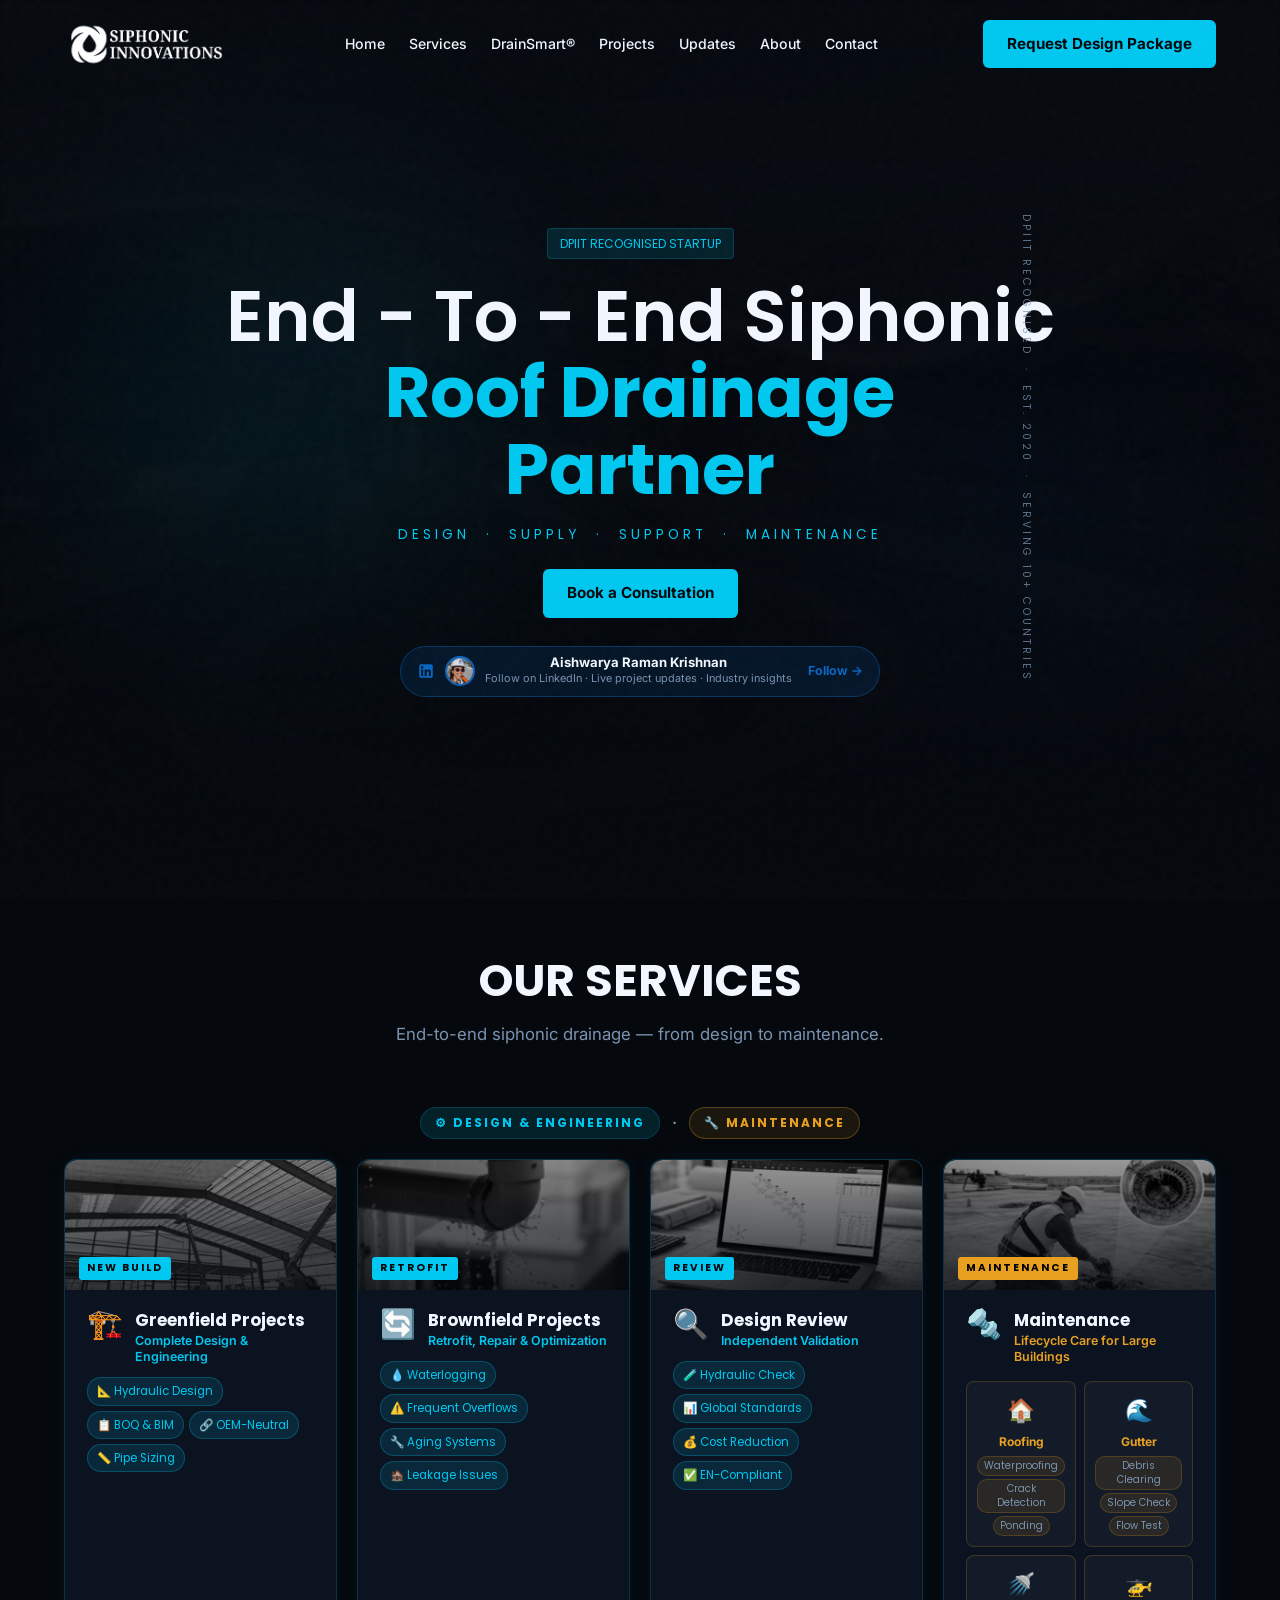
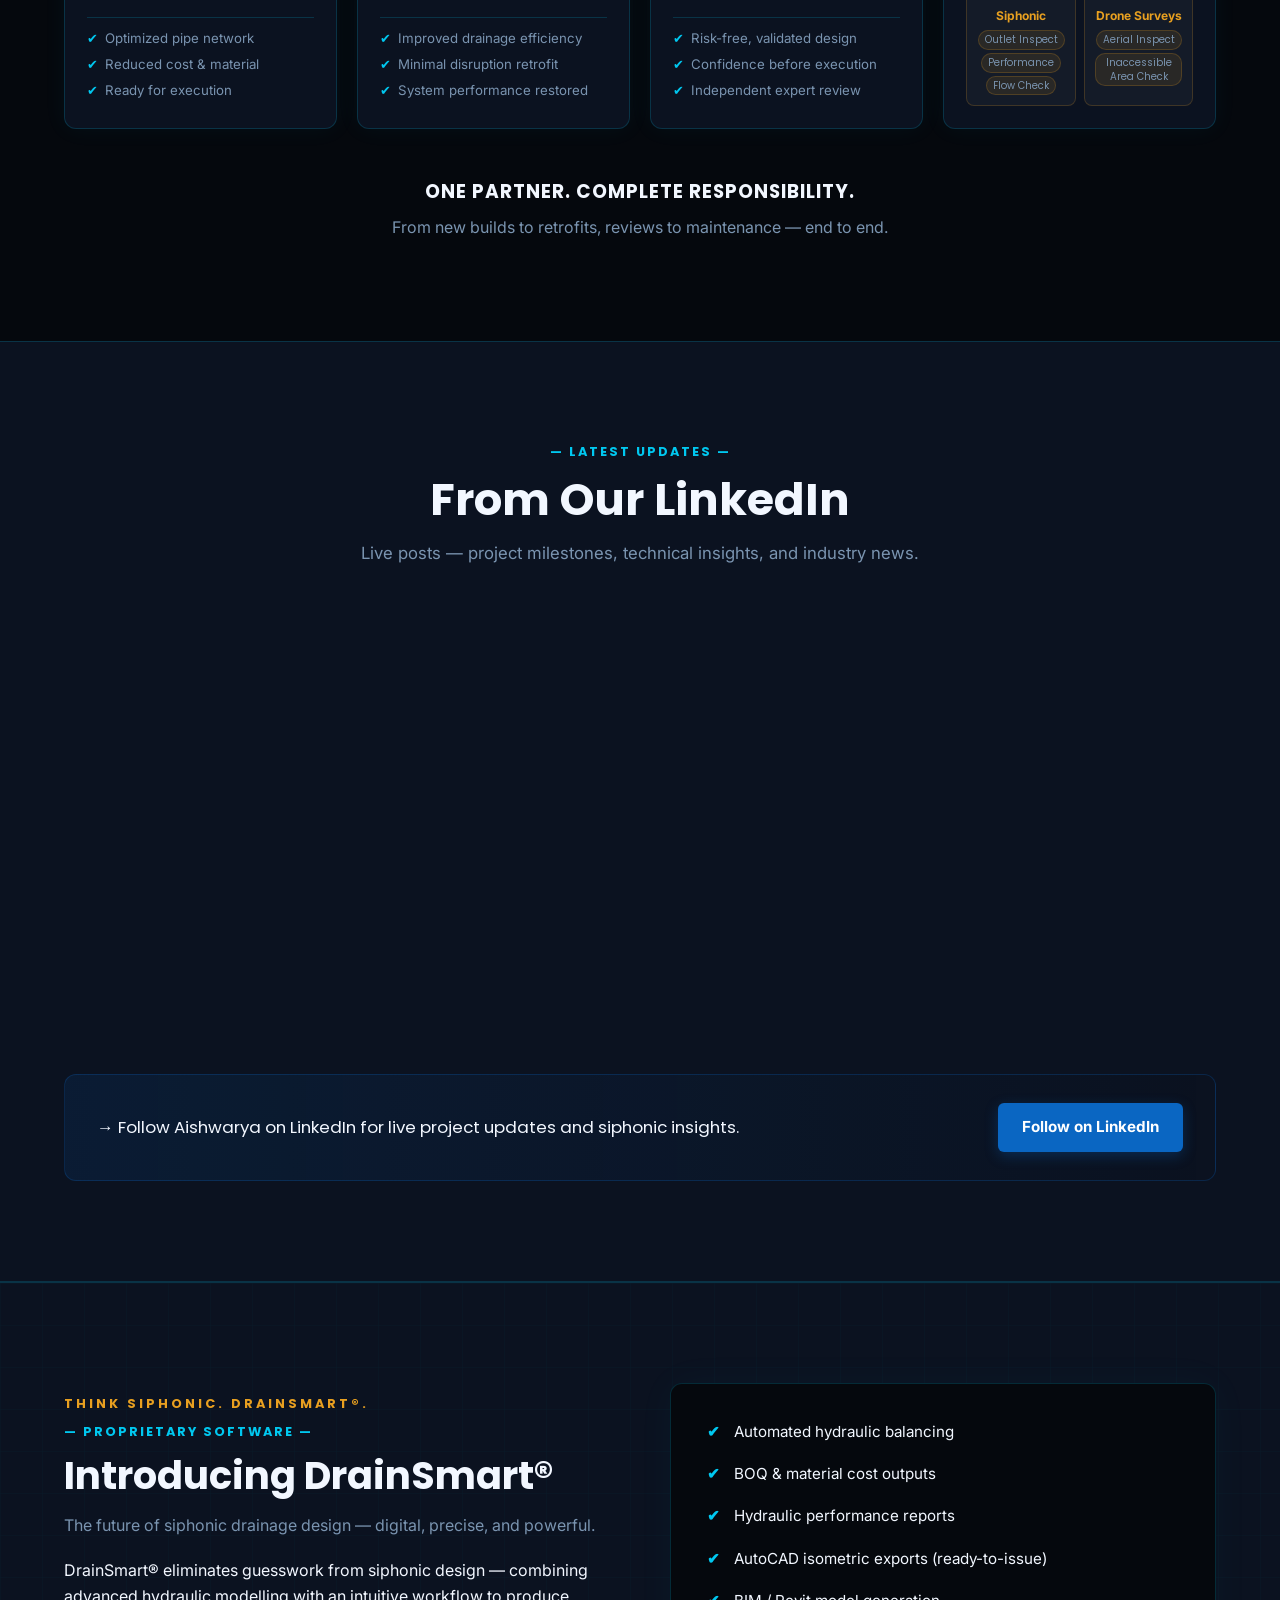
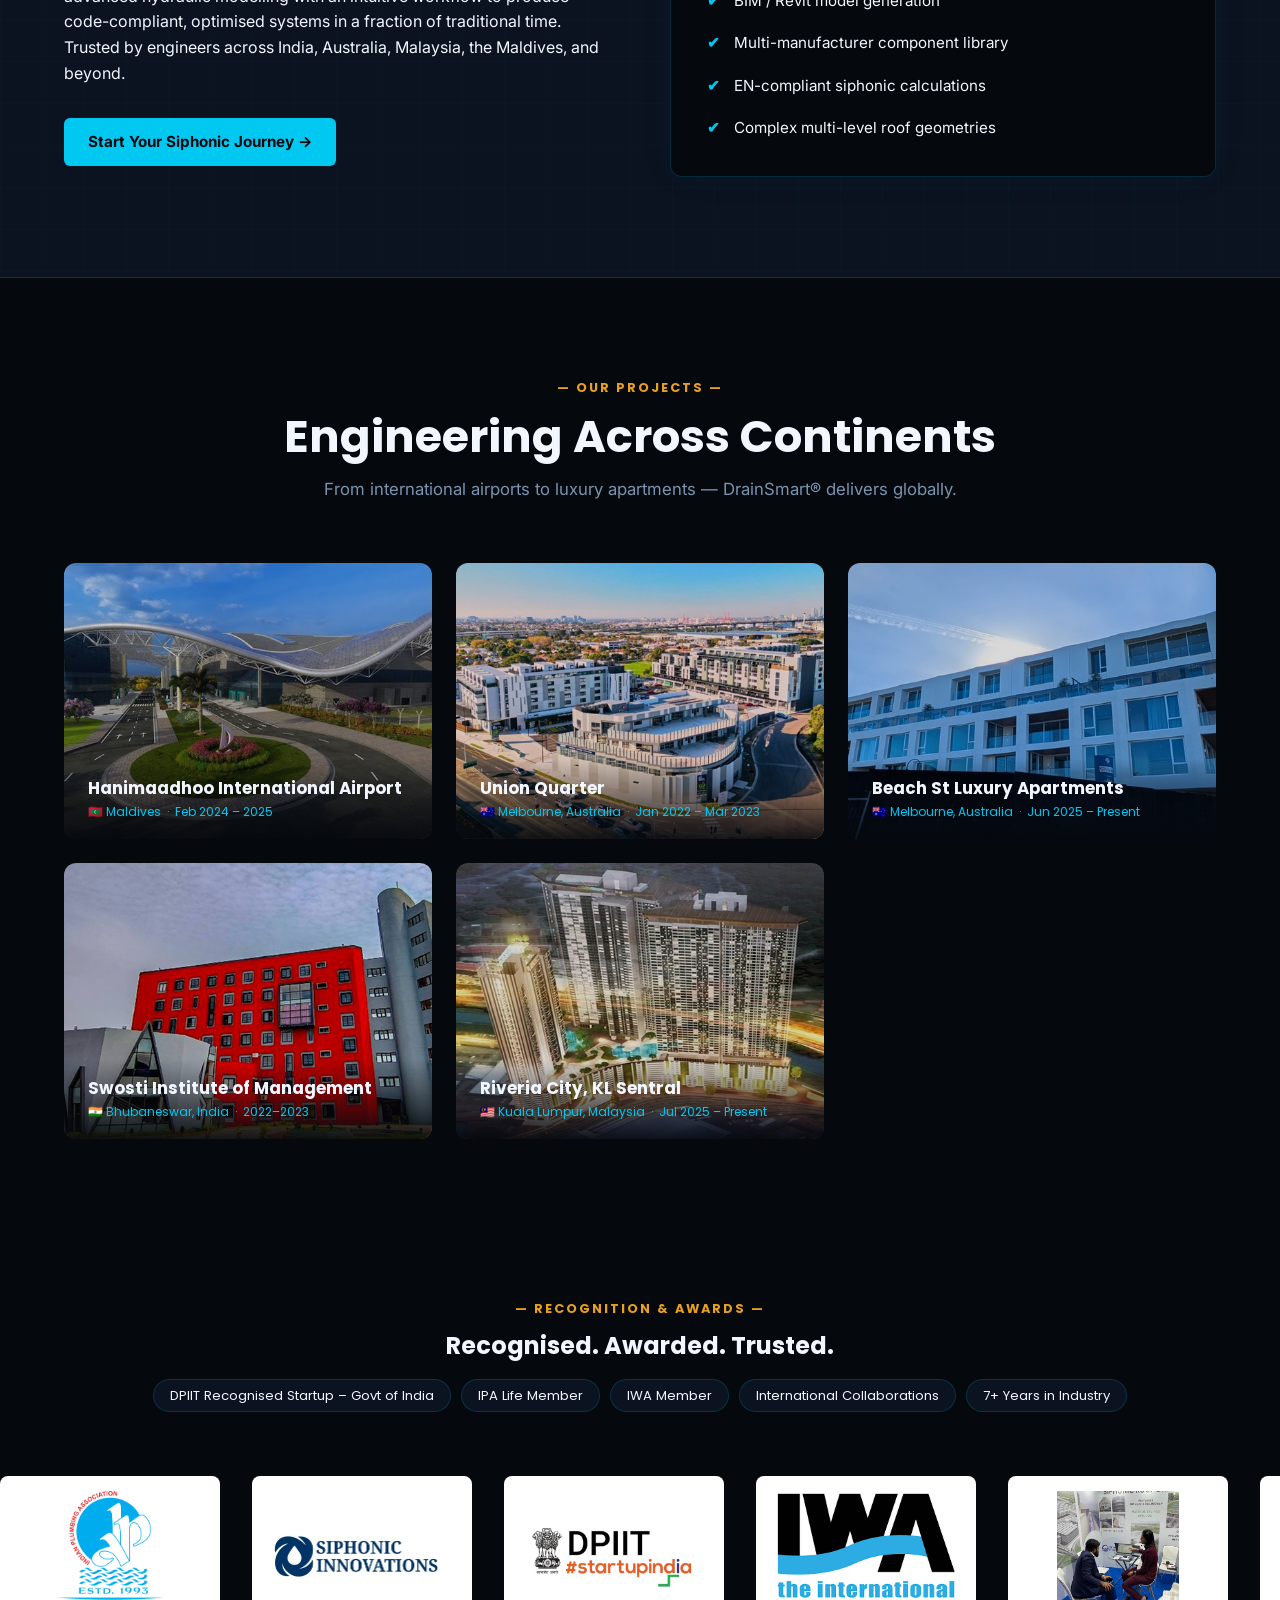
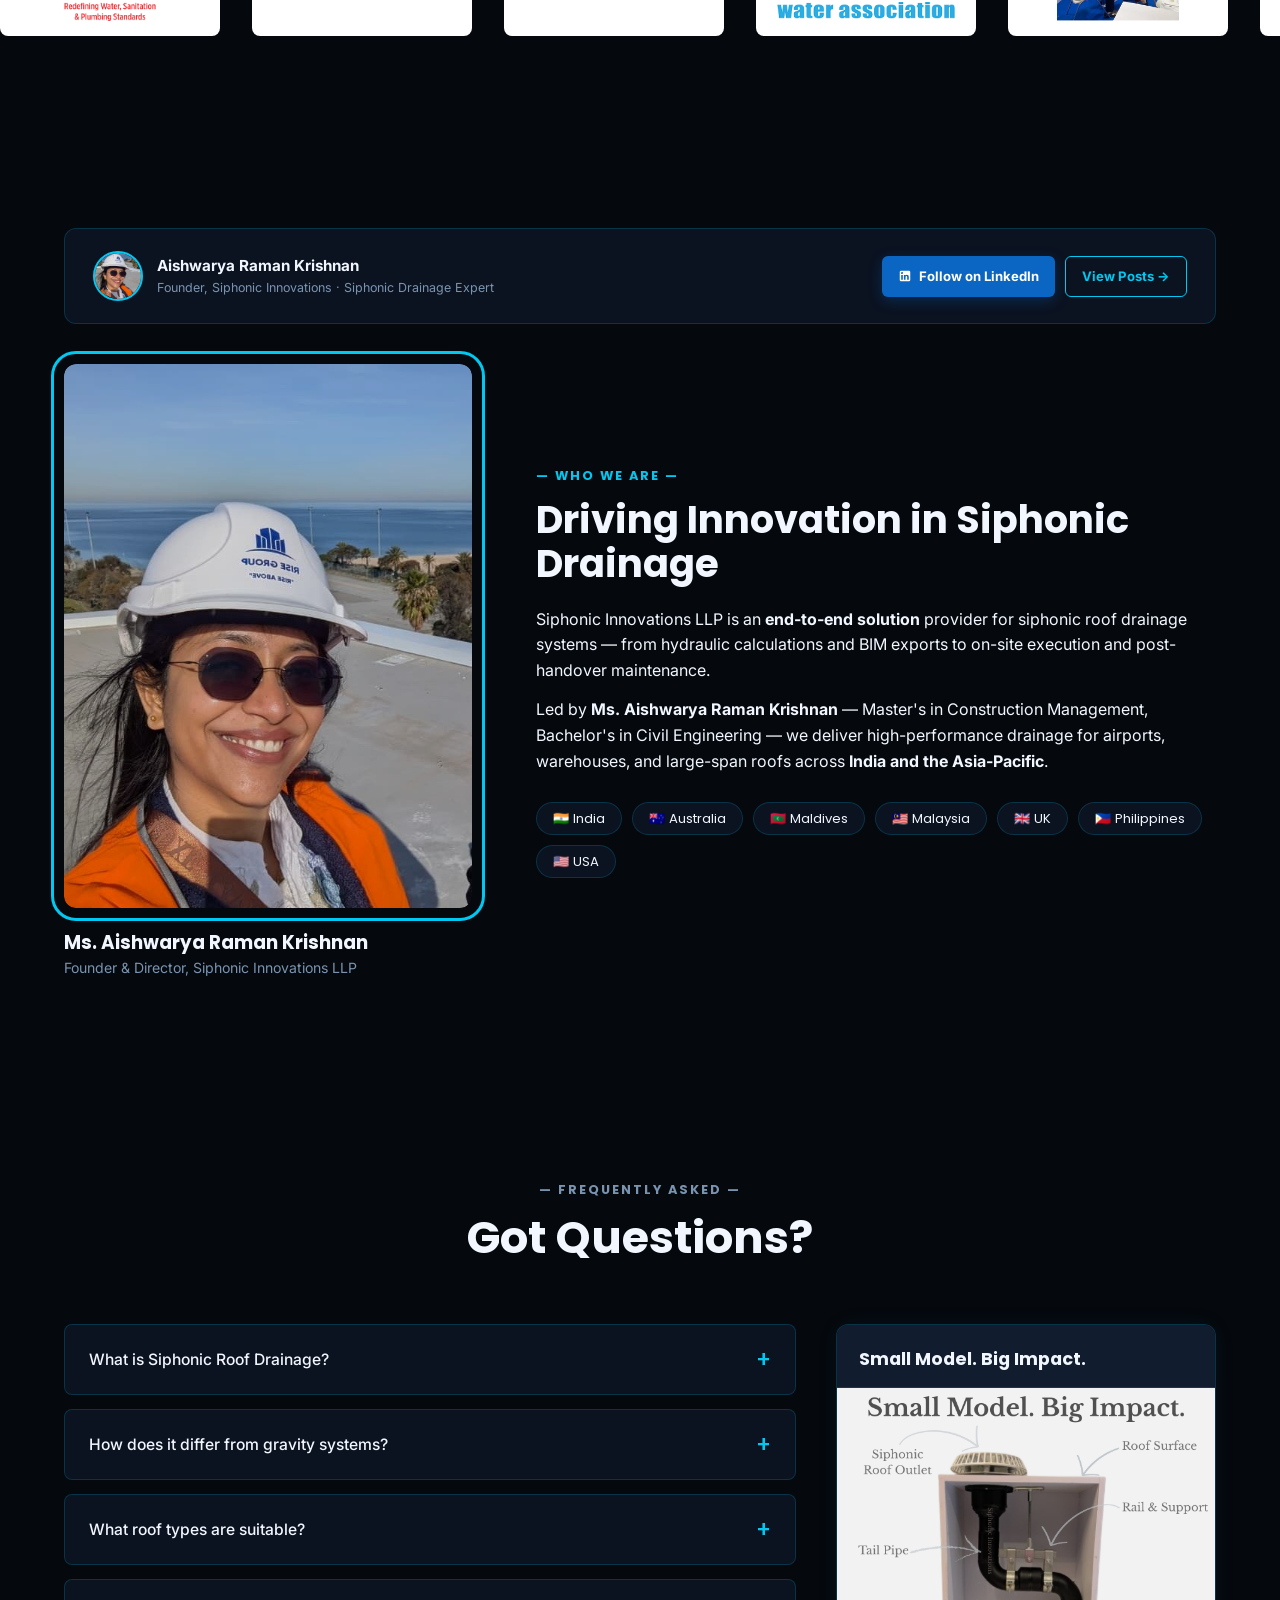
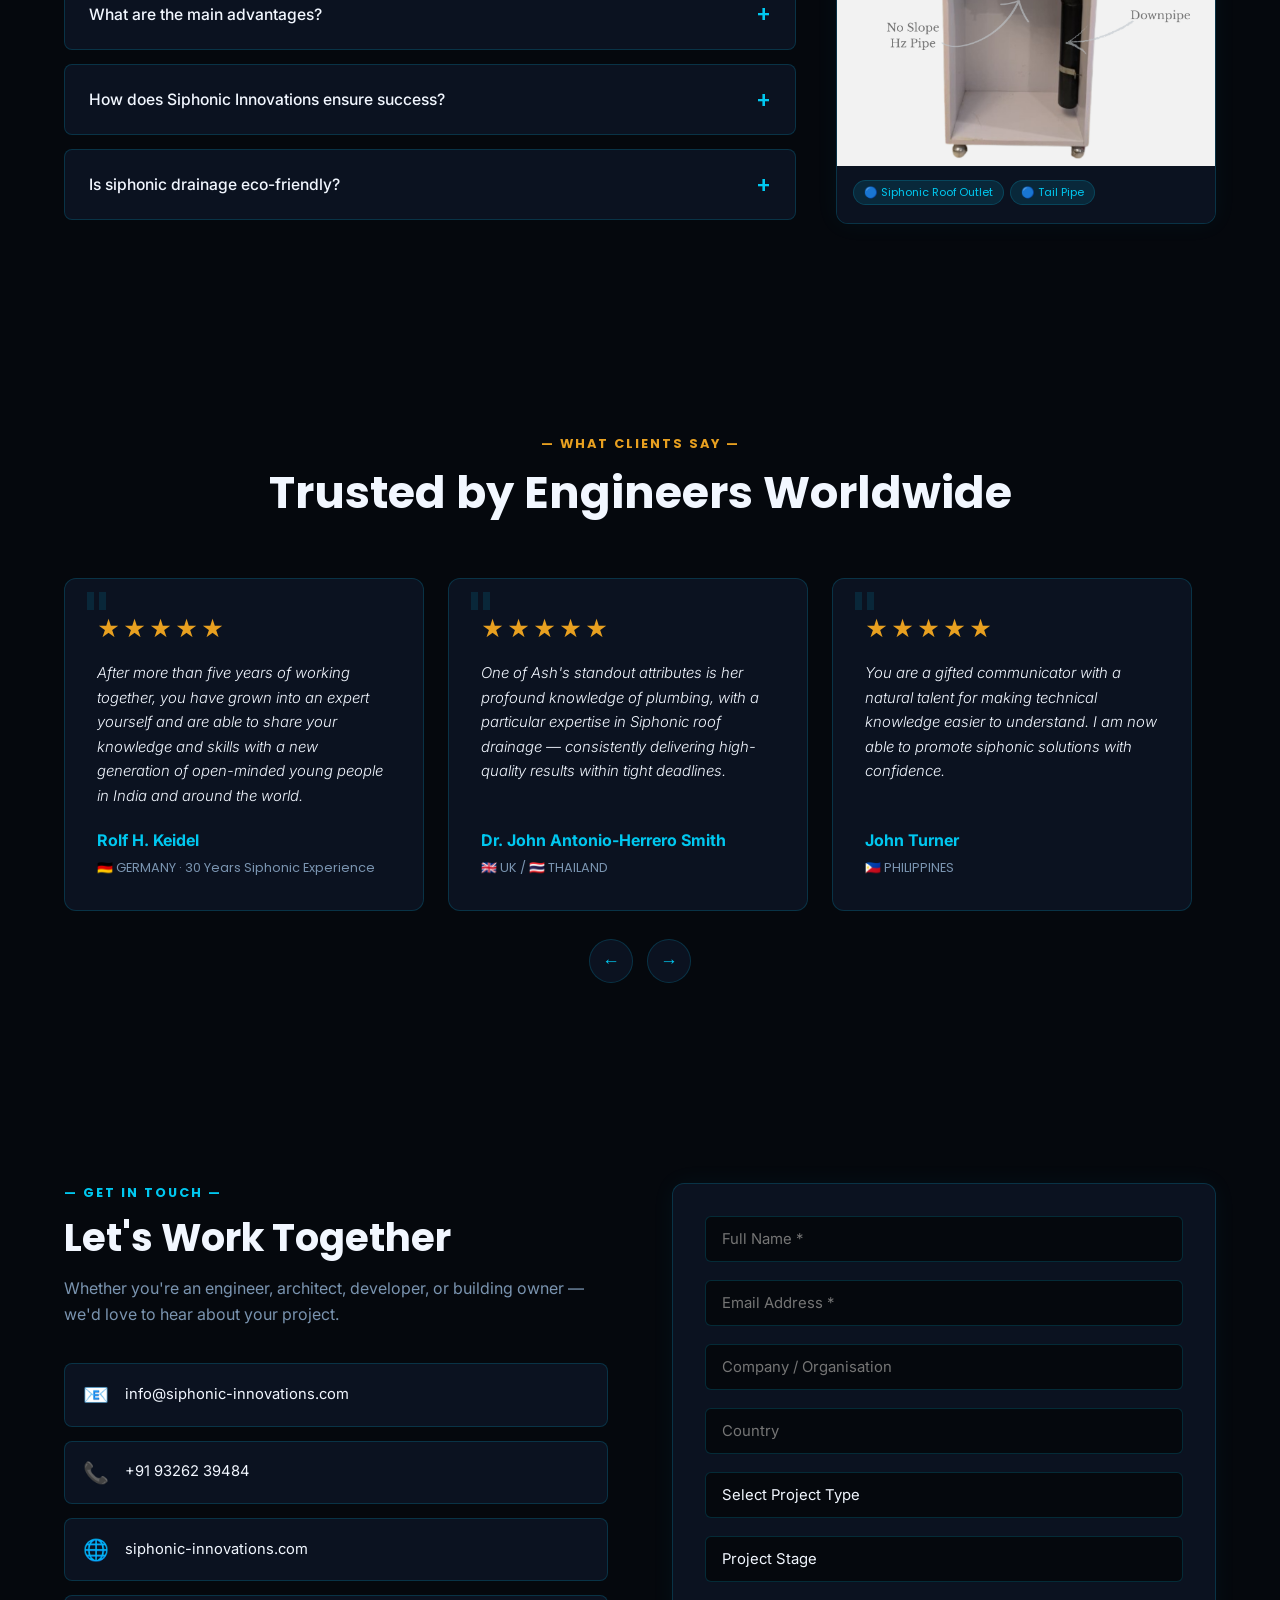
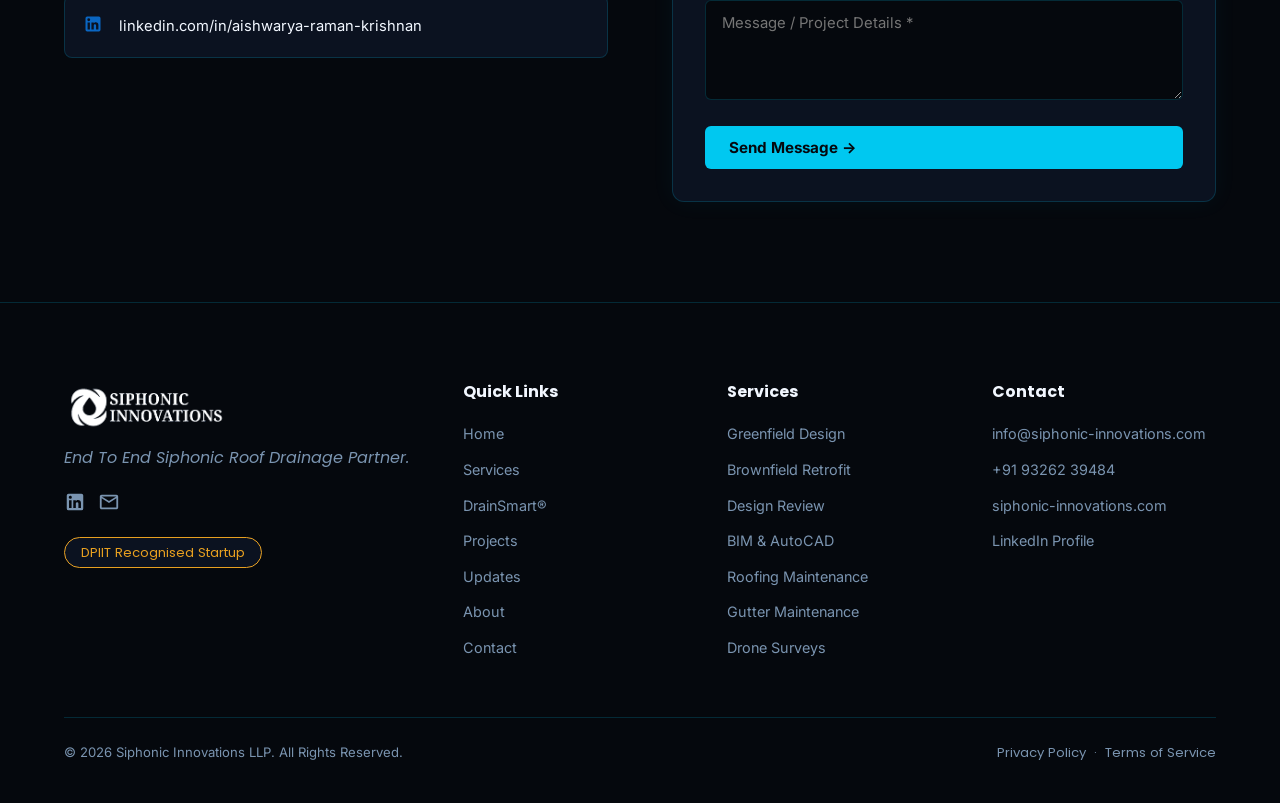
==== commit cc6d537c: "update the font family" ====
--- a/index.html
+++ b/index.html
@@ -10,7 +10,7 @@
     <link rel="preconnect" href="https://fonts.googleapis.com">
     <link rel="preconnect" href="https://fonts.gstatic.com" crossorigin>
     <link
-        href="https://fonts.googleapis.com/css2?family=Sora:wght@600;700&family=Syne:wght@600;700;800&family=DM+Sans:wght@300;400;500&family=Space+Mono:wght@400;700&display=swap"
+        href="https://fonts.googleapis.com/css2?family=Inter:wght@300;400;500;600&family=Poppins:wght@400;500;600;700;800&display=swap"
         rel="stylesheet">
     <link rel="stylesheet" href="styles.css">
     <link rel="icon" href="assets/favicon.ico" type="image/x-icon">
--- a/styles.css
+++ b/styles.css
@@ -1,6 +1,6 @@
 /* ============================================================
    SIPHONIC INNOVATIONS — styles.css
-   Brand: Dark Industrial-Luxury | Syne + DM Sans + Space Mono
+   Brand: Dark Industrial-Luxury | Poppins + Inter
    ============================================================ */
 
 /* ---------- CSS VARIABLES ---------- */
@@ -18,9 +18,9 @@
     --danger: #FF4D6A;
     --linkedin: #0A66C2;
 
-    --font-display: 'Syne', sans-serif;
-    --font-body: 'DM Sans', sans-serif;
-    --font-mono: 'Space Mono', monospace;
+    --font-display: 'Poppins', sans-serif;
+    --font-body: 'Inter', sans-serif;
+    --font-mono: 'Poppins', sans-serif;
 
     --radius: 12px;
     --radius-sm: 6px;
@@ -422,13 +422,13 @@
 }
 
 .h1-line1 {
-    font-family: 'Sora', sans-serif;
+    font-family: 'Poppins', sans-serif;
     font-weight: 600;
     white-space: nowrap;
 }
 
 .h1-line2 {
-    font-family: 'Sora', sans-serif;
+    font-family: 'Poppins', sans-serif;
     font-weight: 700;
     white-space: nowrap;
 }
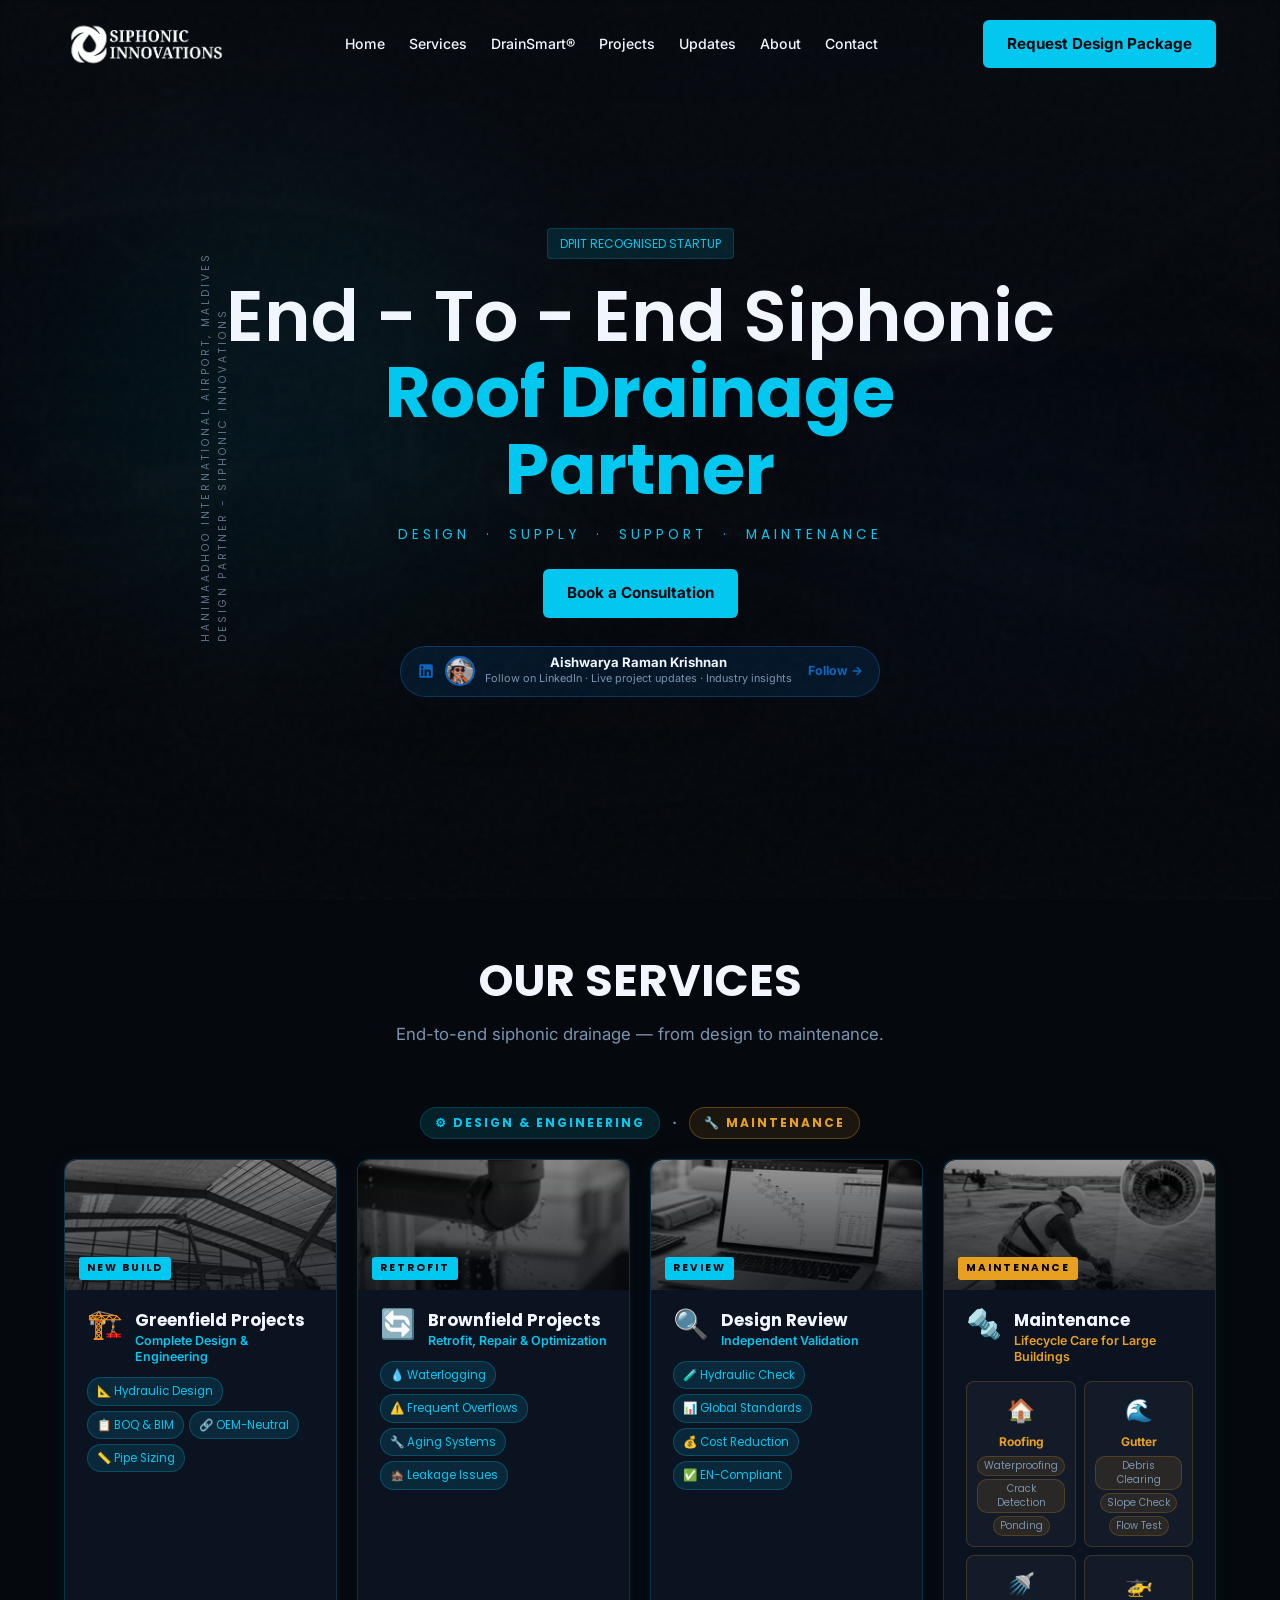
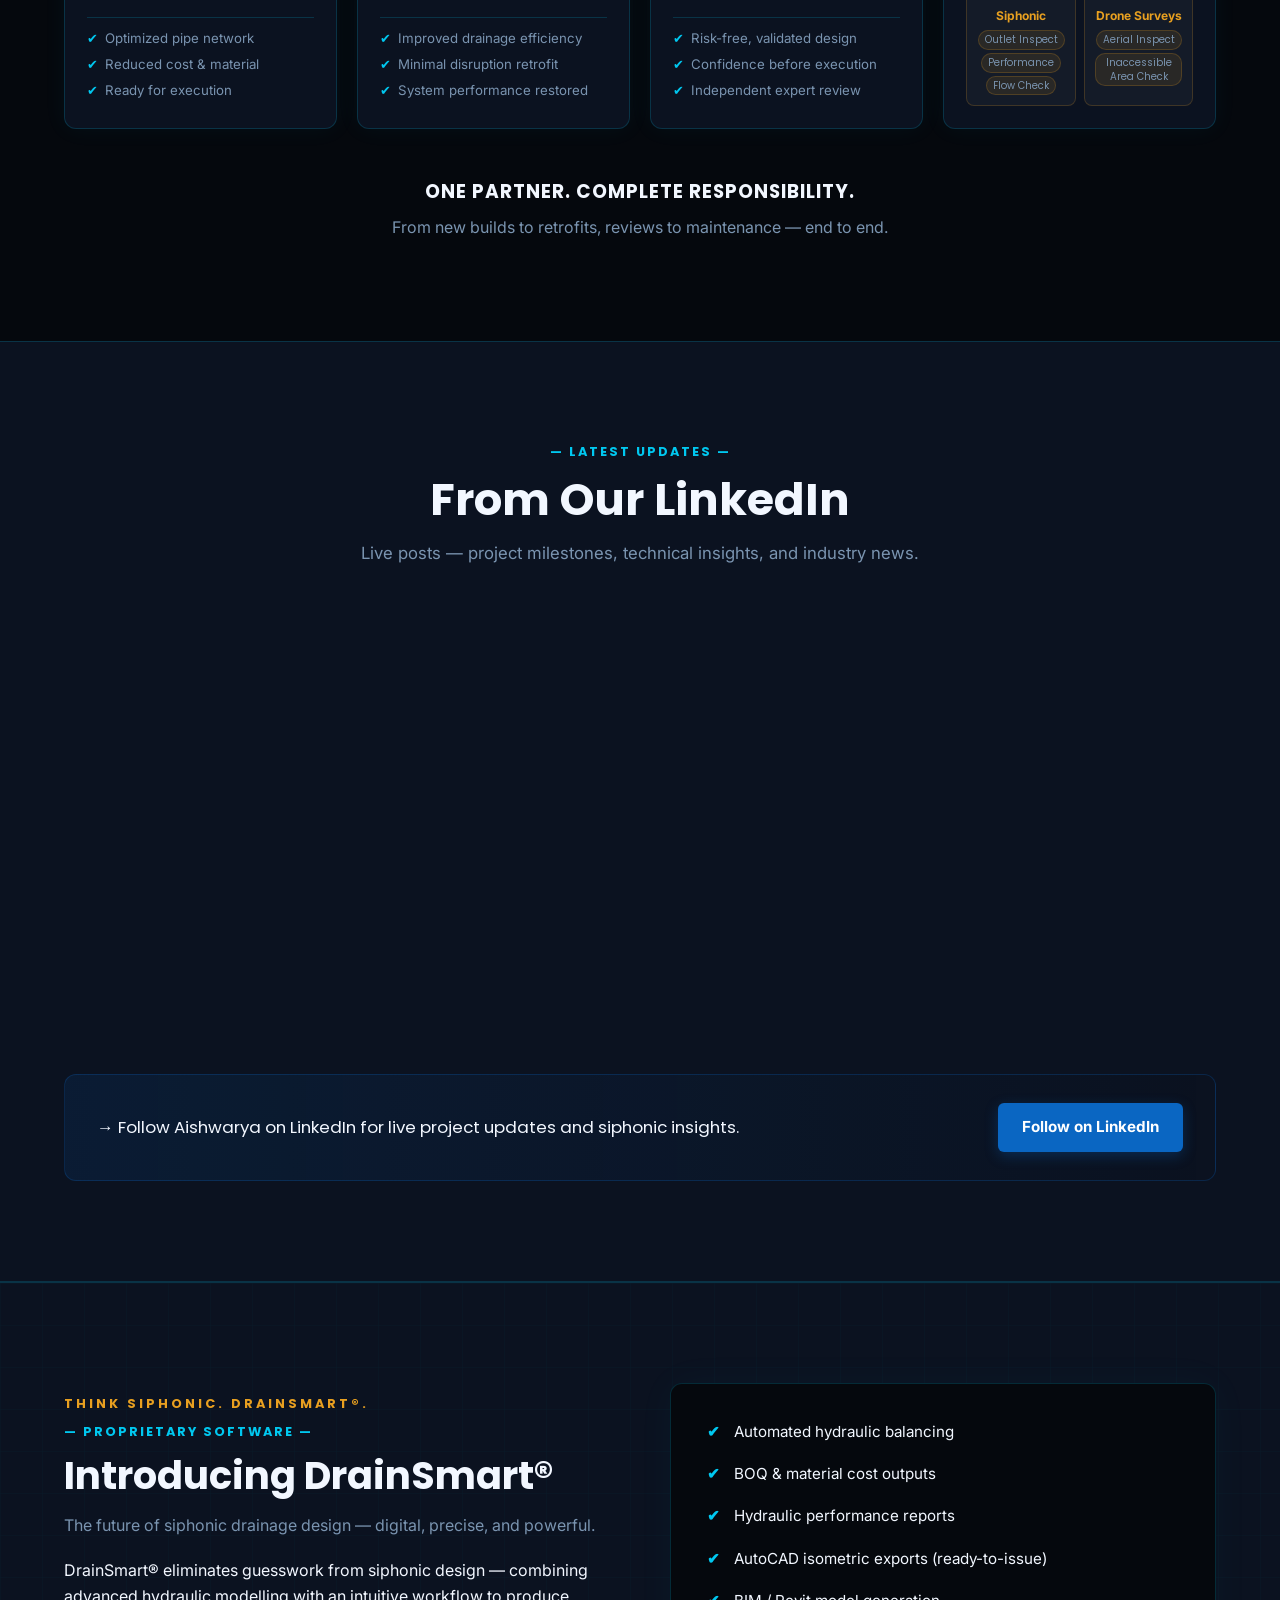
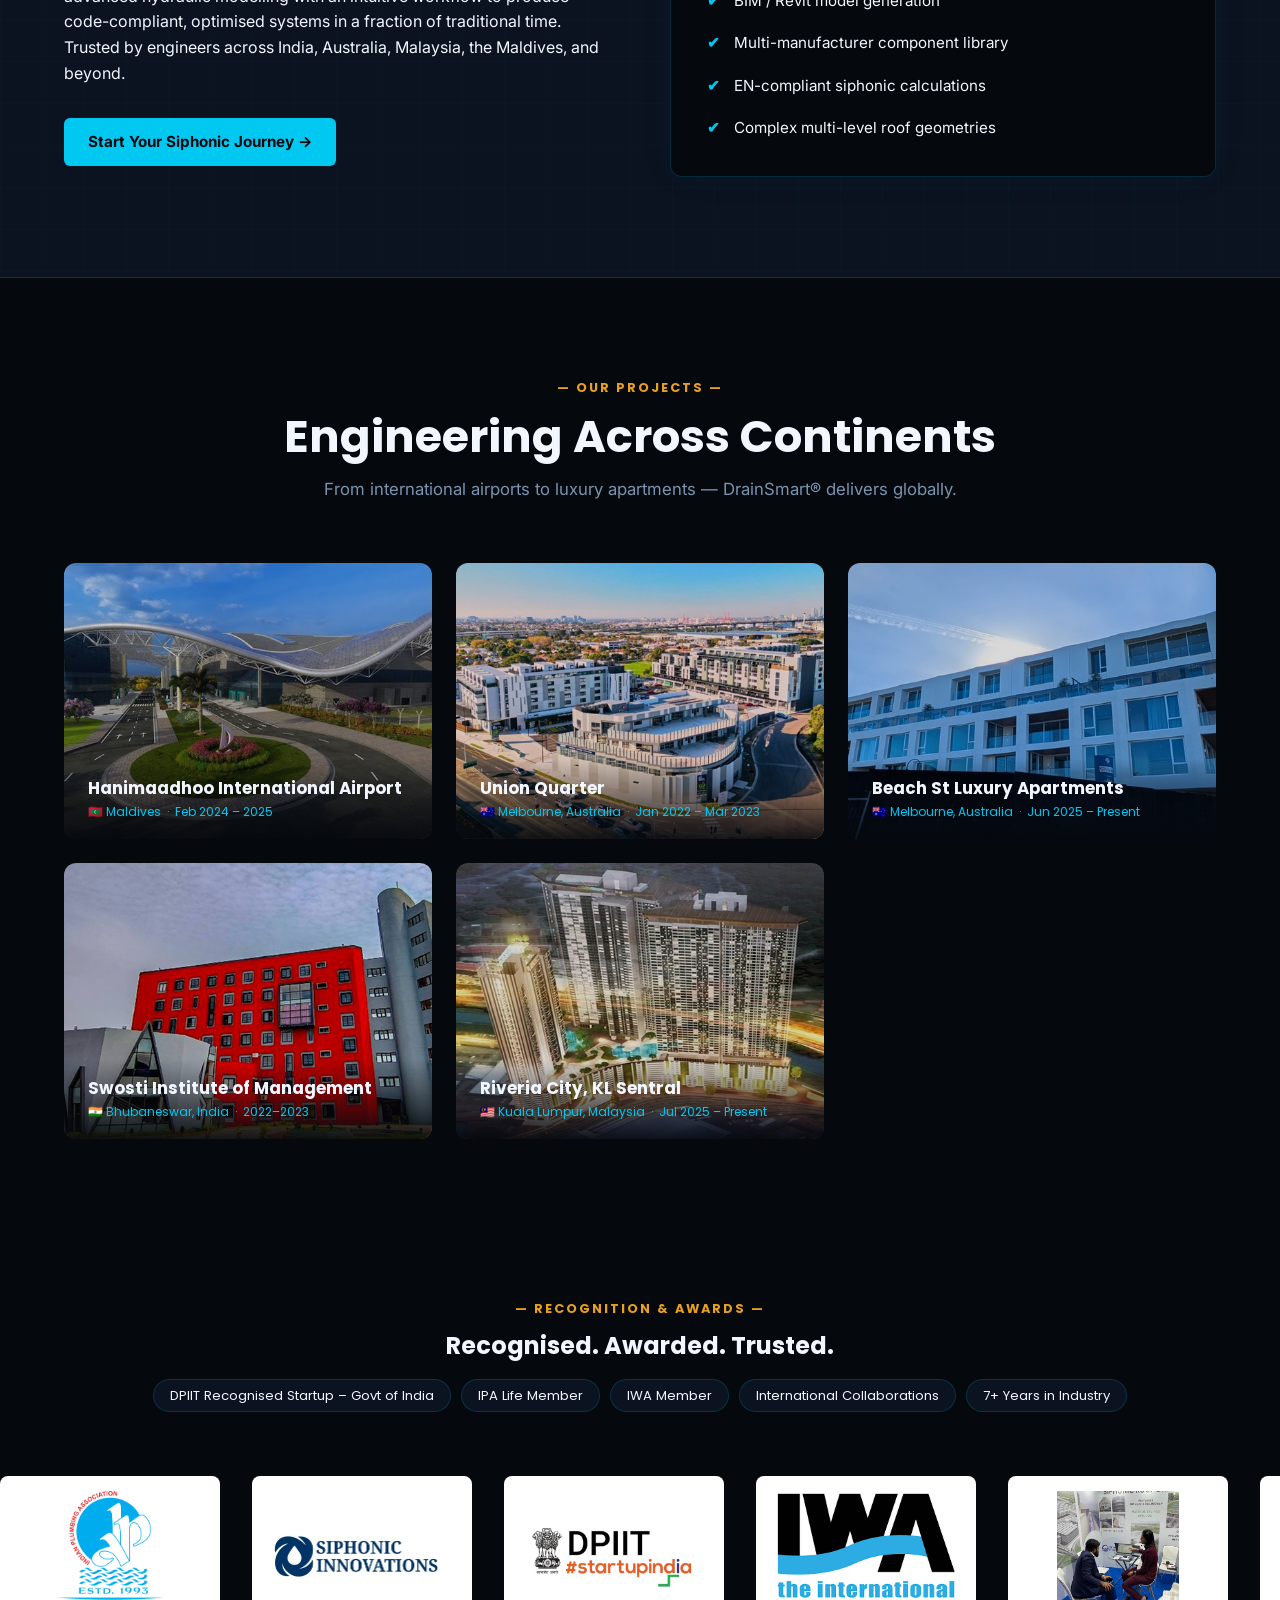
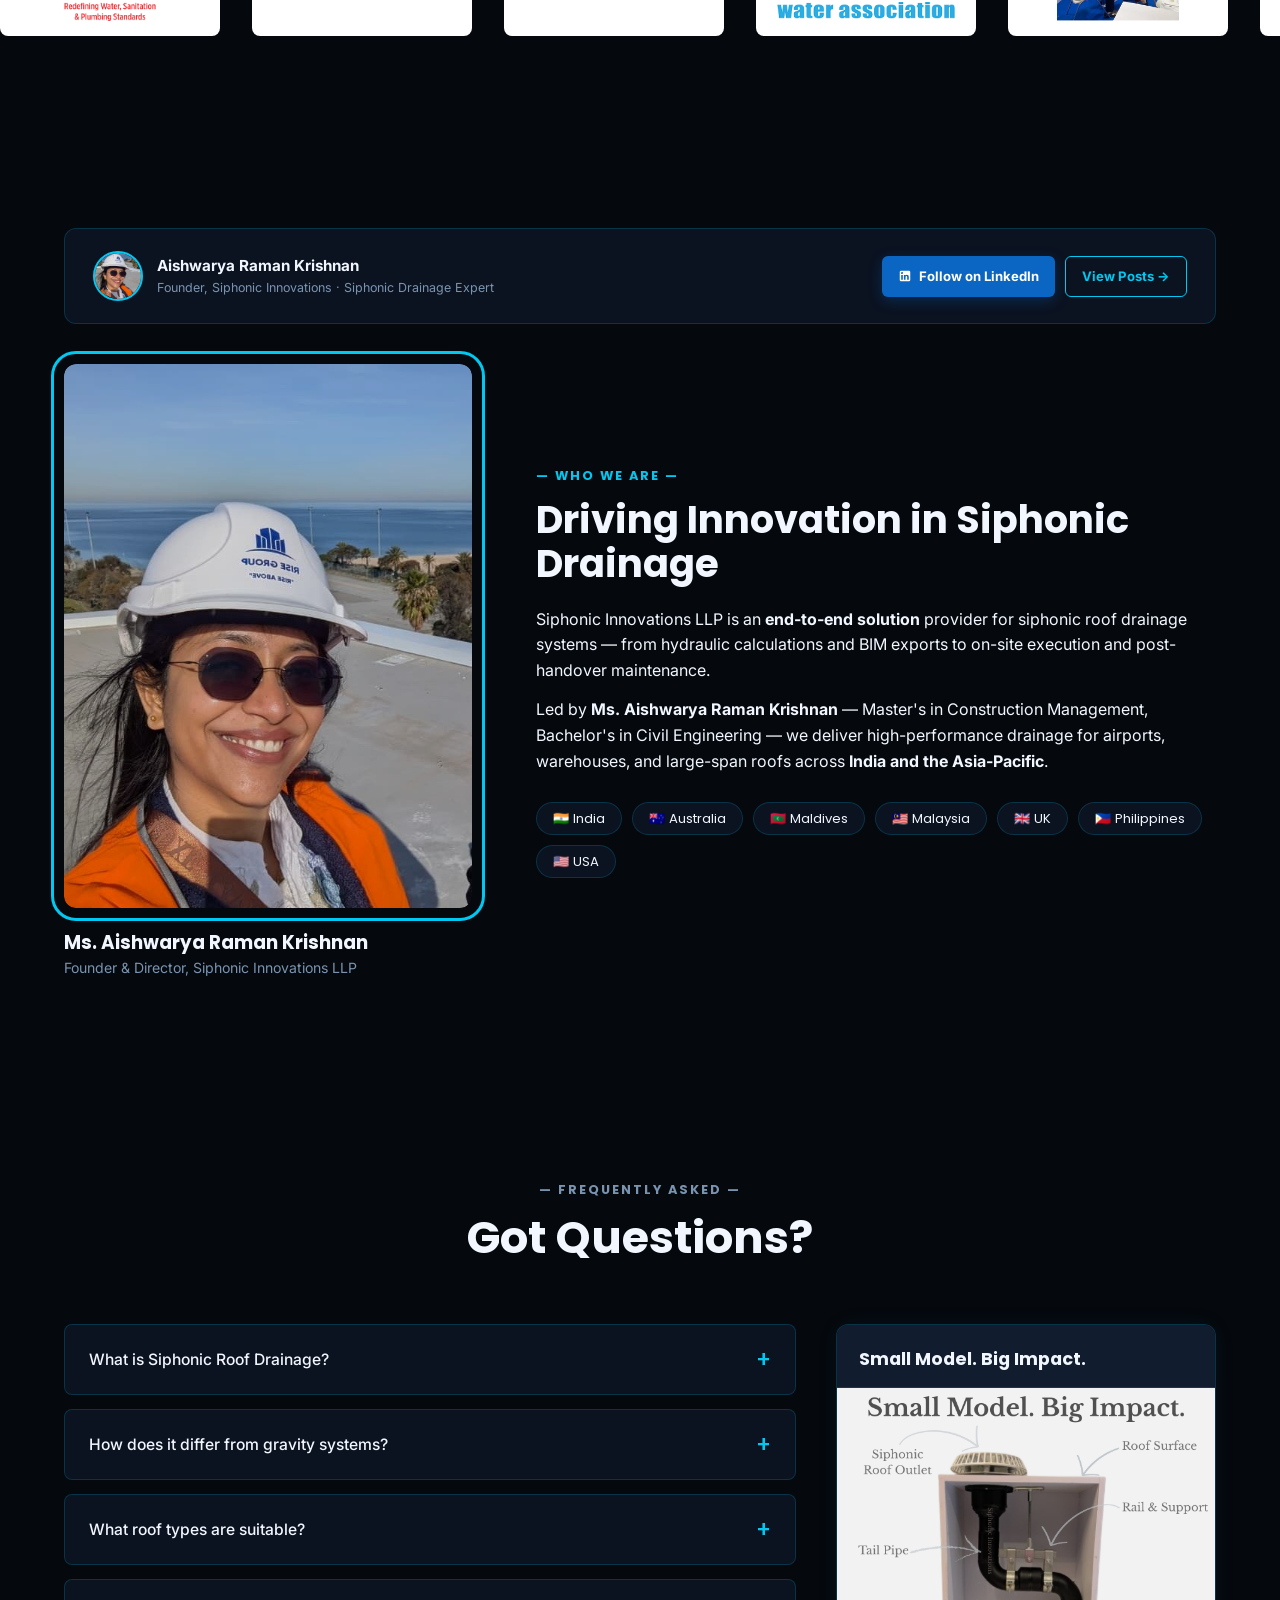
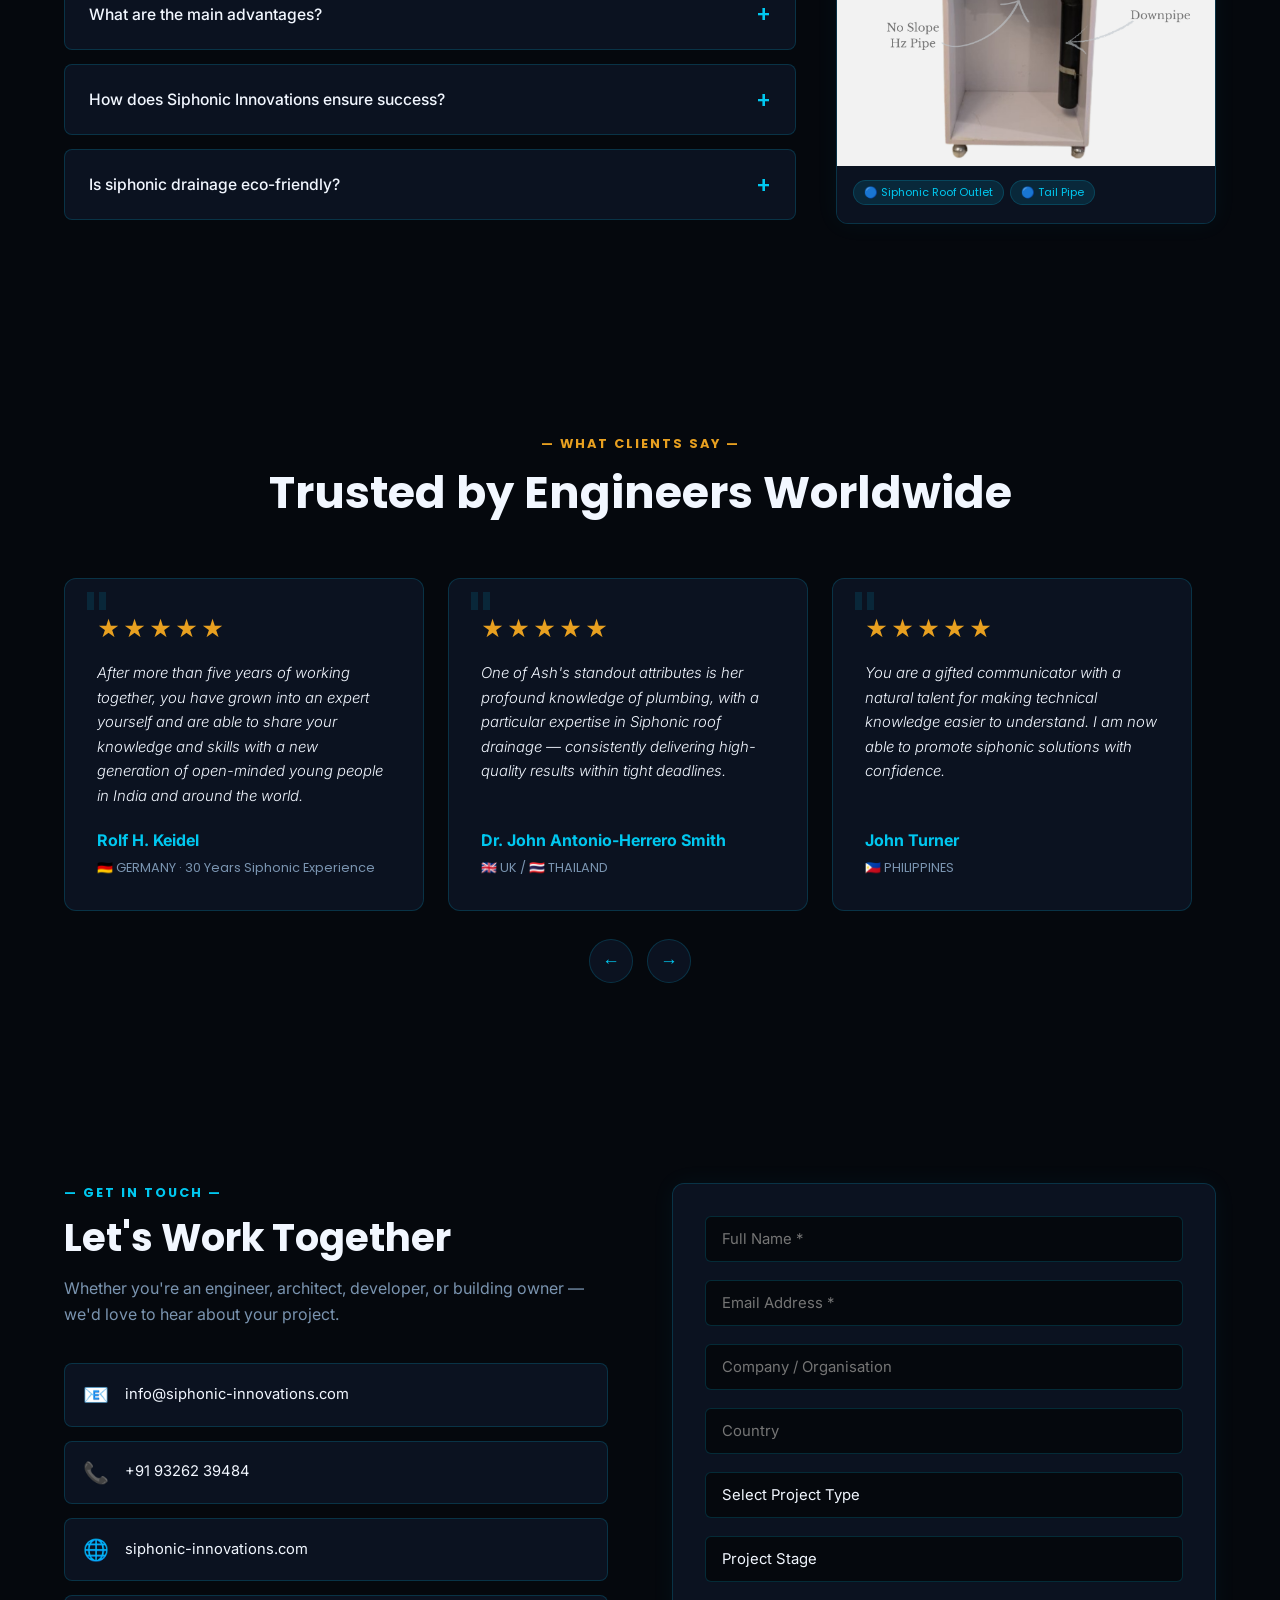
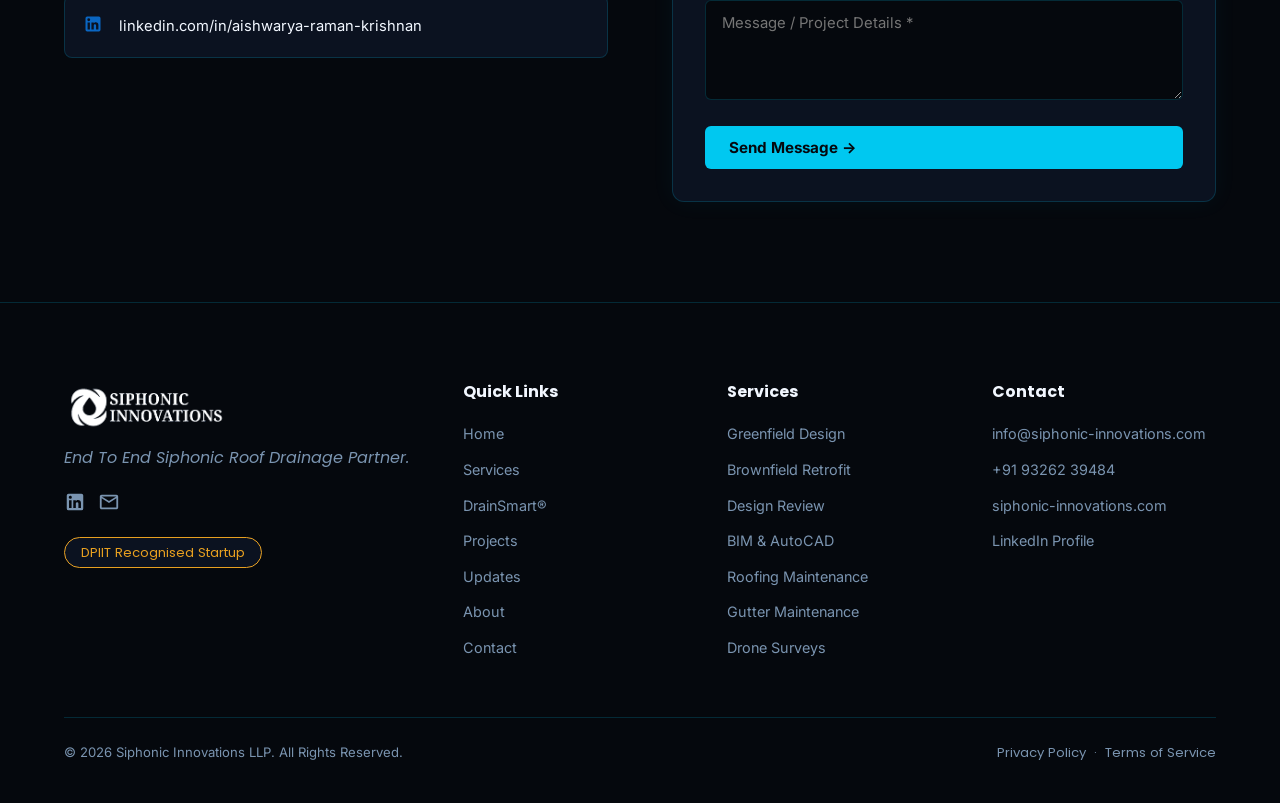
==== commit 1e78aef1: "update the side corner" ====
--- a/index.html
+++ b/index.html
@@ -69,8 +69,13 @@
         <div class="hero-blob"></div>
         <div class="hero-blob-2"></div>
 
-        <!-- Side caption -->
+        <!-- Side caption (Right)
         <div class="hero-side-caption">DPIIT Recognised &nbsp;·&nbsp; Est. 2020 &nbsp;·&nbsp; Serving 10+ Countries
+        </div> -->
+
+        <!-- Side caption (Left) -->
+        <div class="hero-side-caption-left">Hanimaadhoo International Airport, Maldives <br> Design Partner -
+            Siphonic Innovations
         </div>
 
         <div class="container hero-center">
--- a/styles.css
+++ b/styles.css
@@ -472,6 +472,23 @@
     pointer-events: none;
 }
 
+.hero-side-caption-left {
+    position: absolute;
+    left: 20px;
+    bottom: 50%;
+    transform: translateY(50%) rotate(-90deg);
+    transform-origin: center center;
+    font-family: var(--font-mono);
+    font-size: 0.65rem;
+    letter-spacing: 3px;
+    color: var(--muted);
+    text-transform: uppercase;
+    white-space: nowrap;
+    z-index: 3;
+    opacity: 0.75;
+    pointer-events: none;
+}
+
 @media (max-width: 900px) {
     .hero-content h1 {
         white-space: normal;
@@ -483,7 +500,8 @@
         white-space: normal;
     }
 
-    .hero-side-caption {
+    .hero-side-caption,
+    .hero-side-caption-left {
         display: none;
     }
 
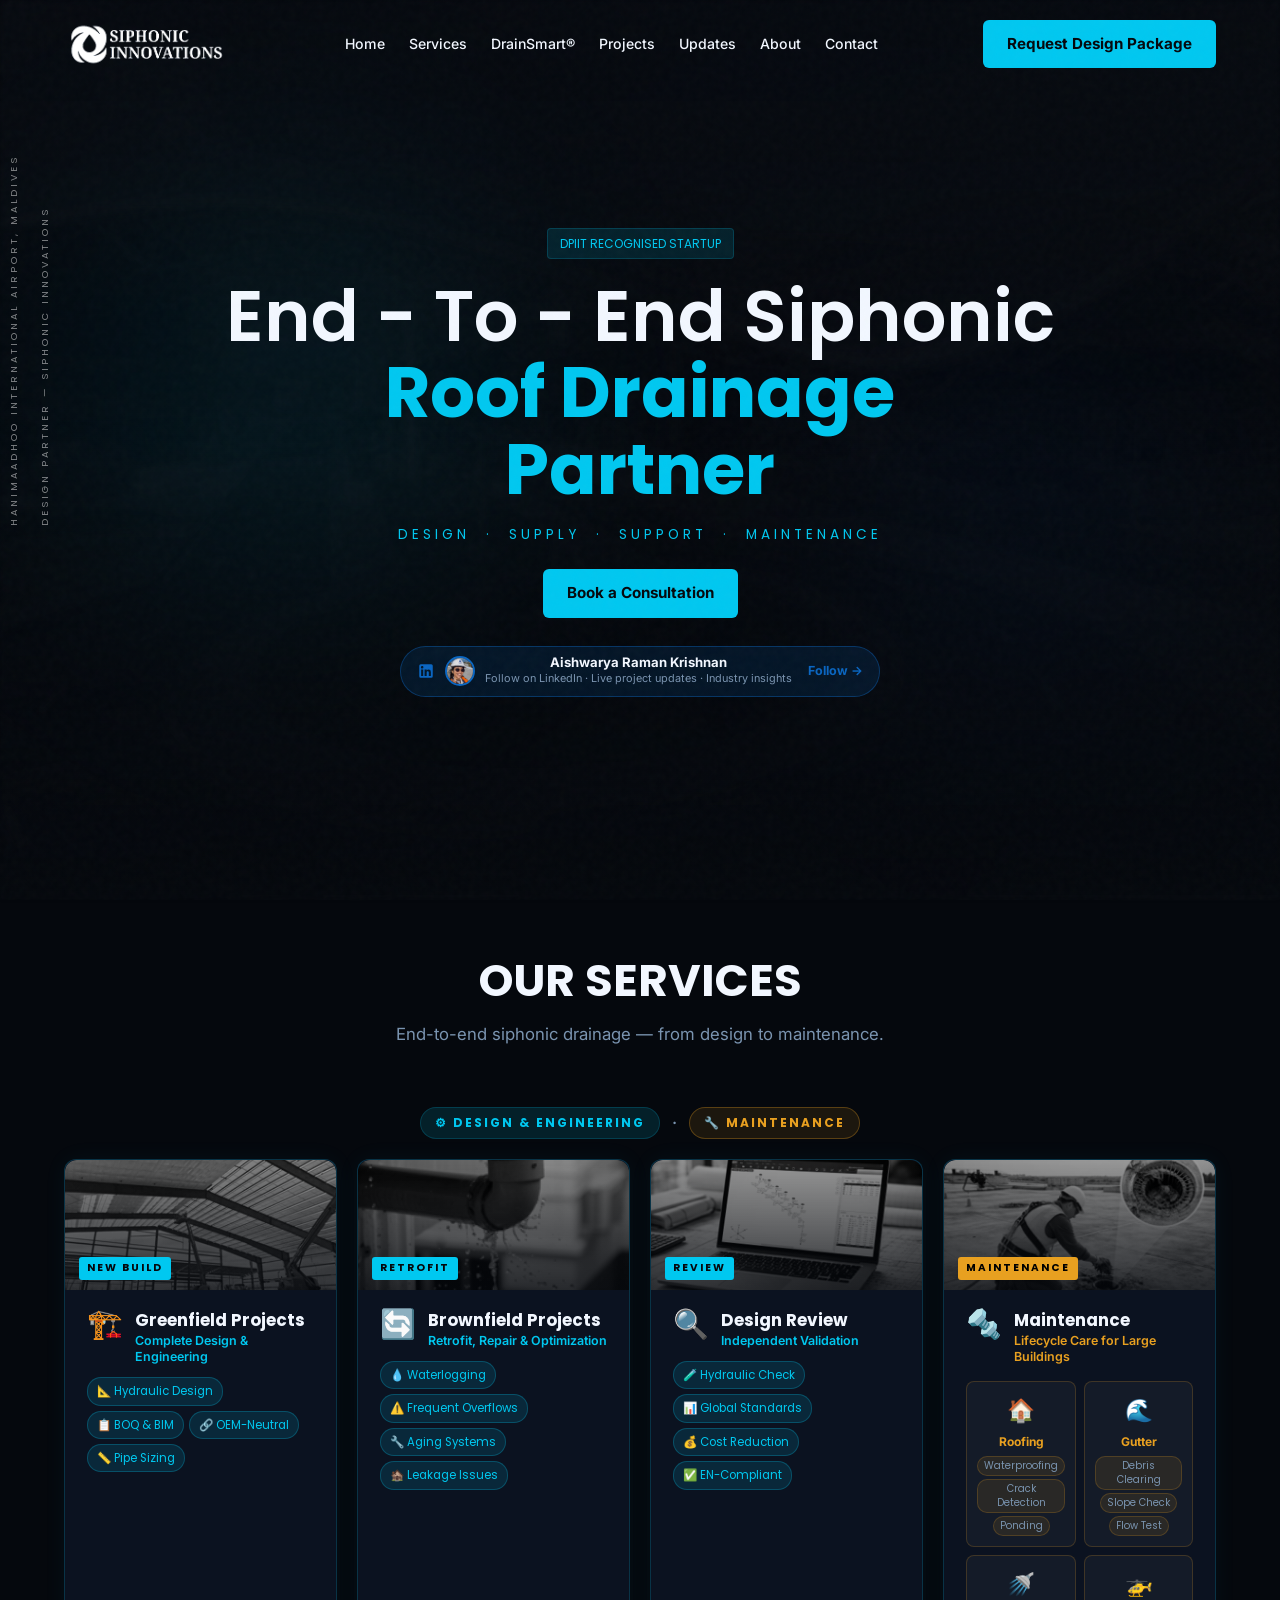
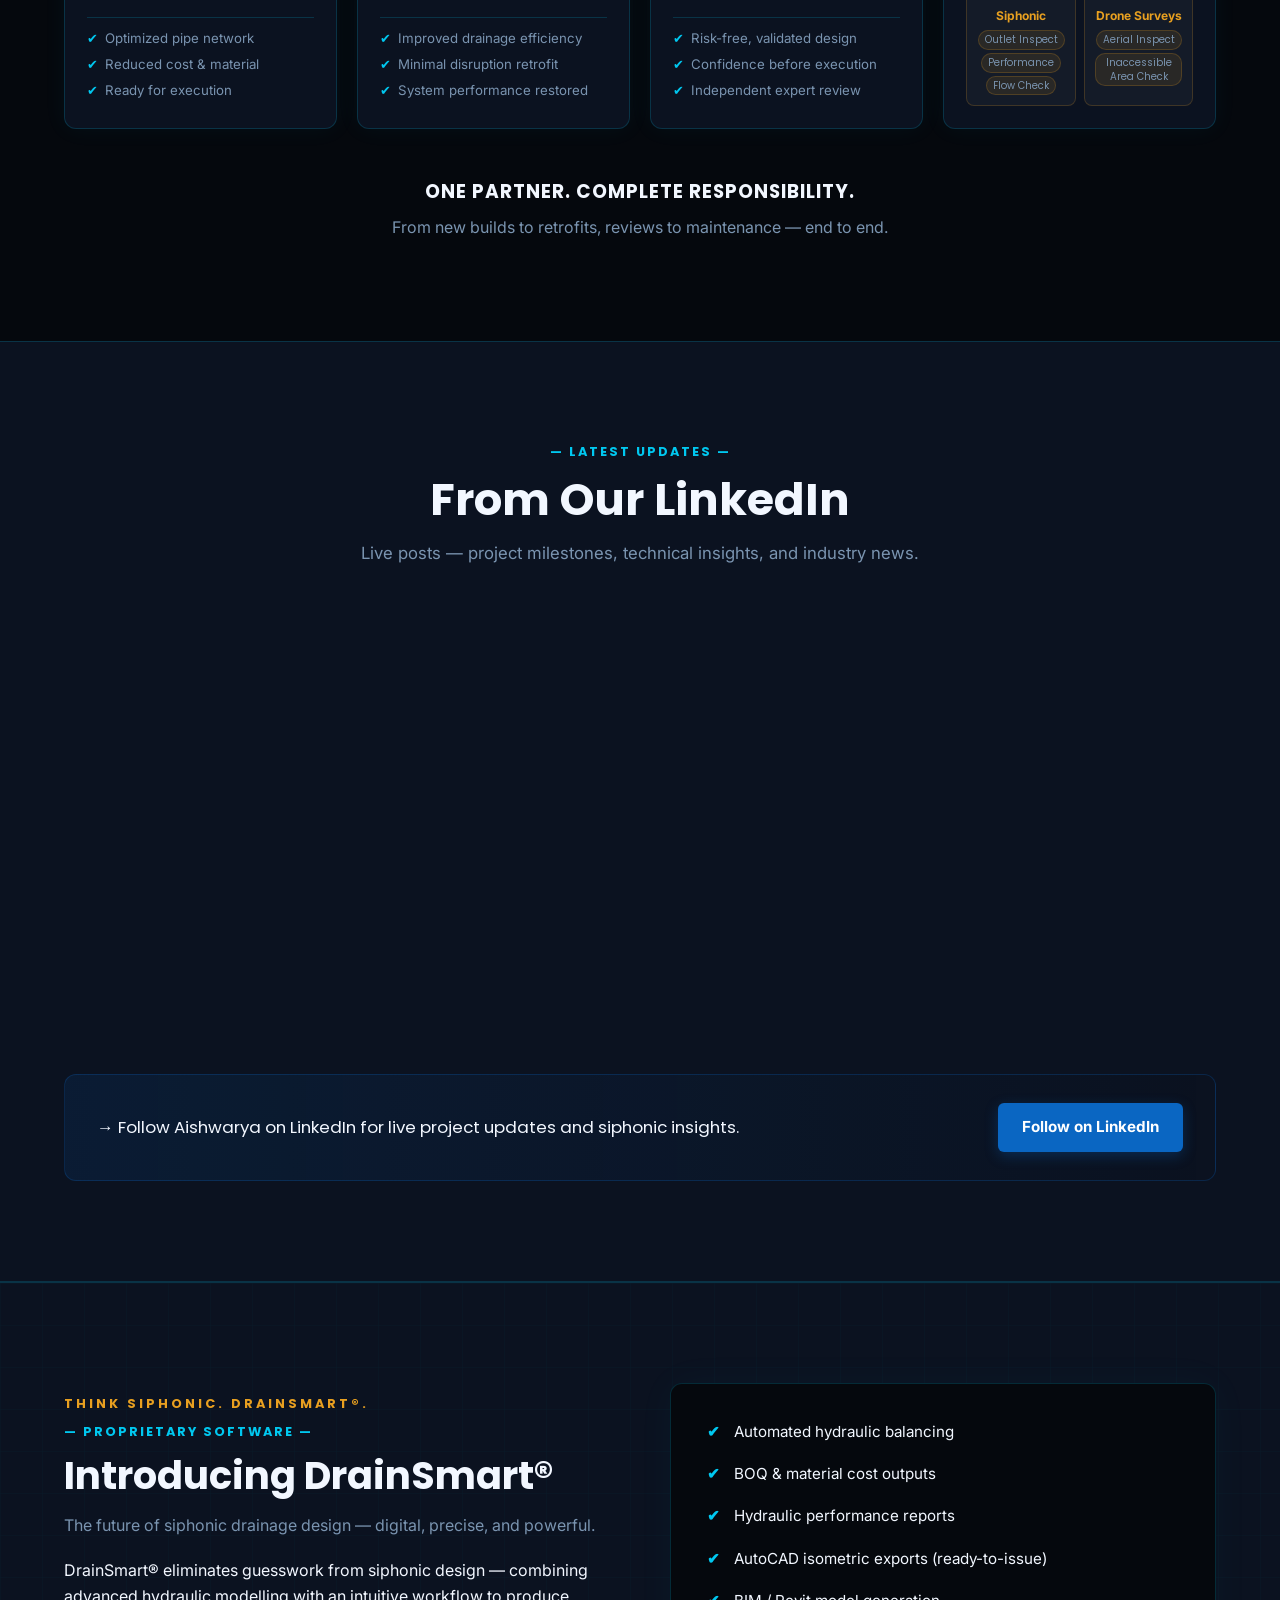
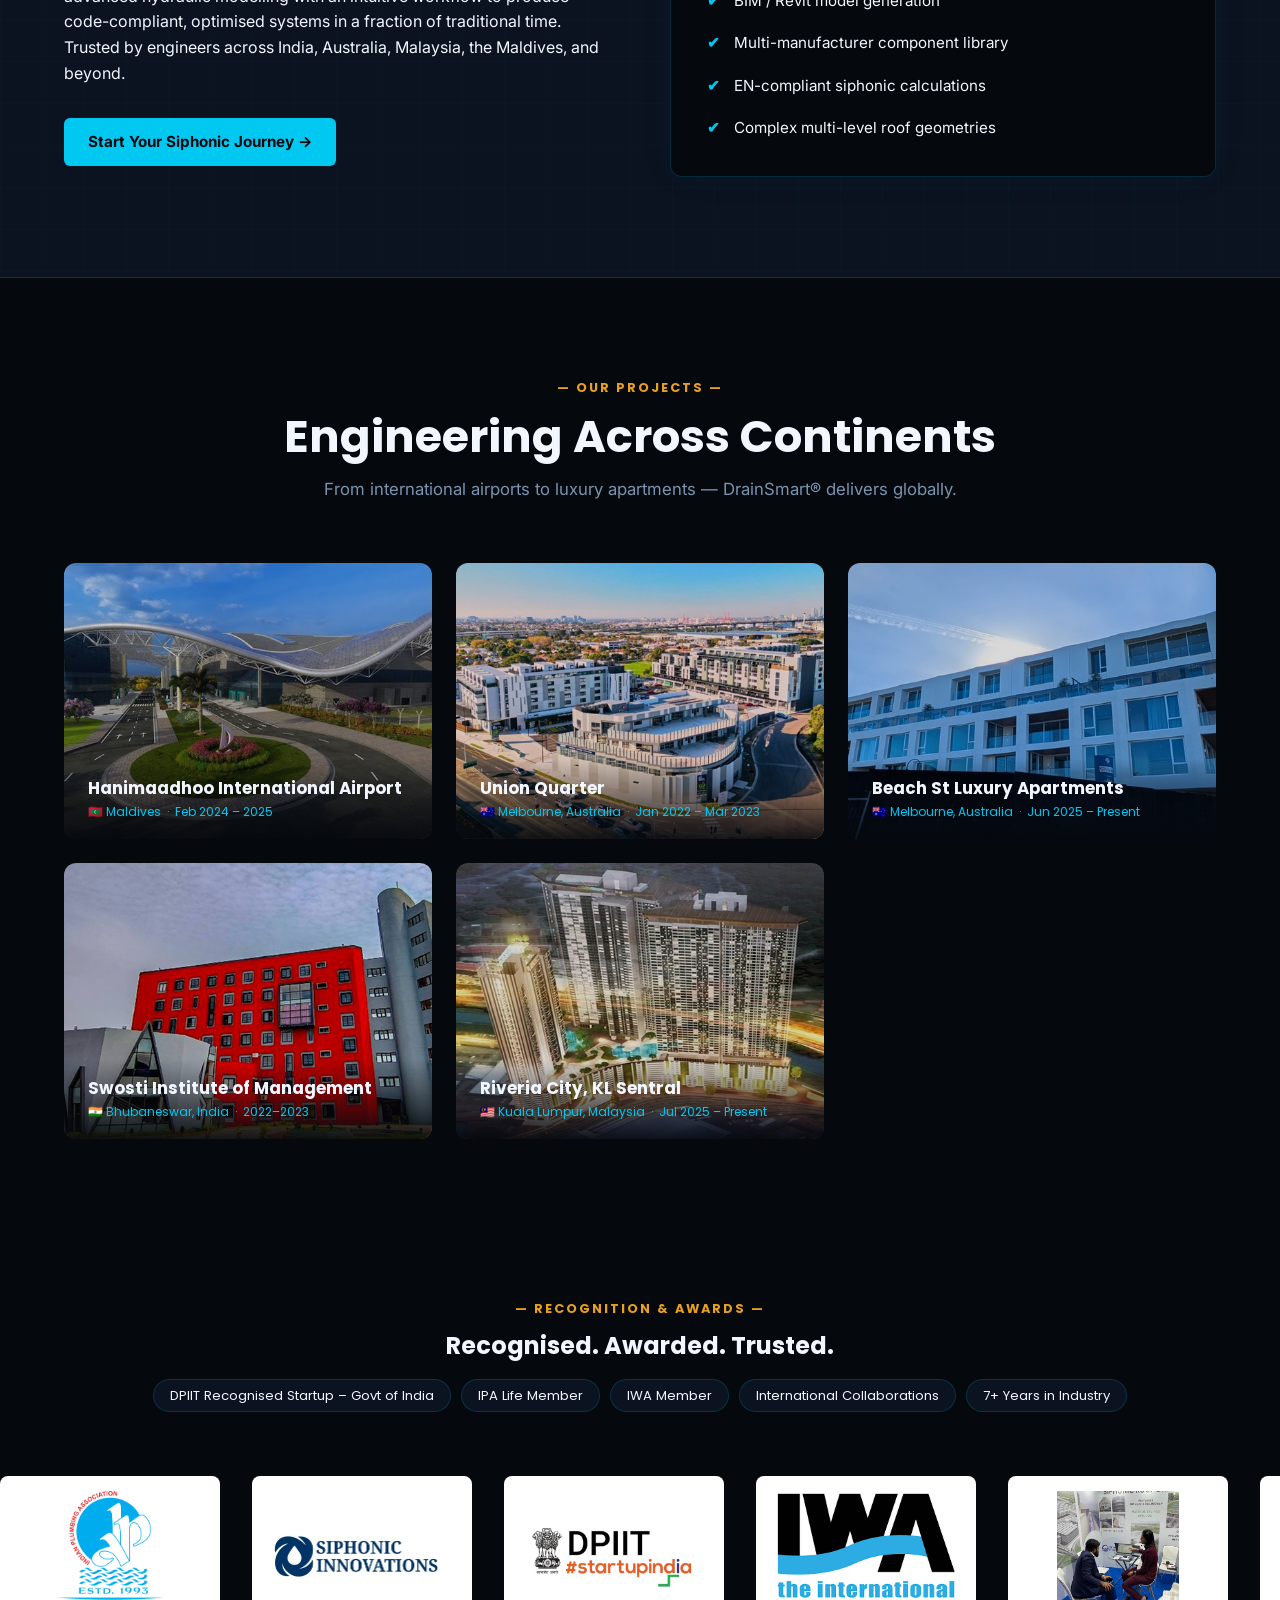
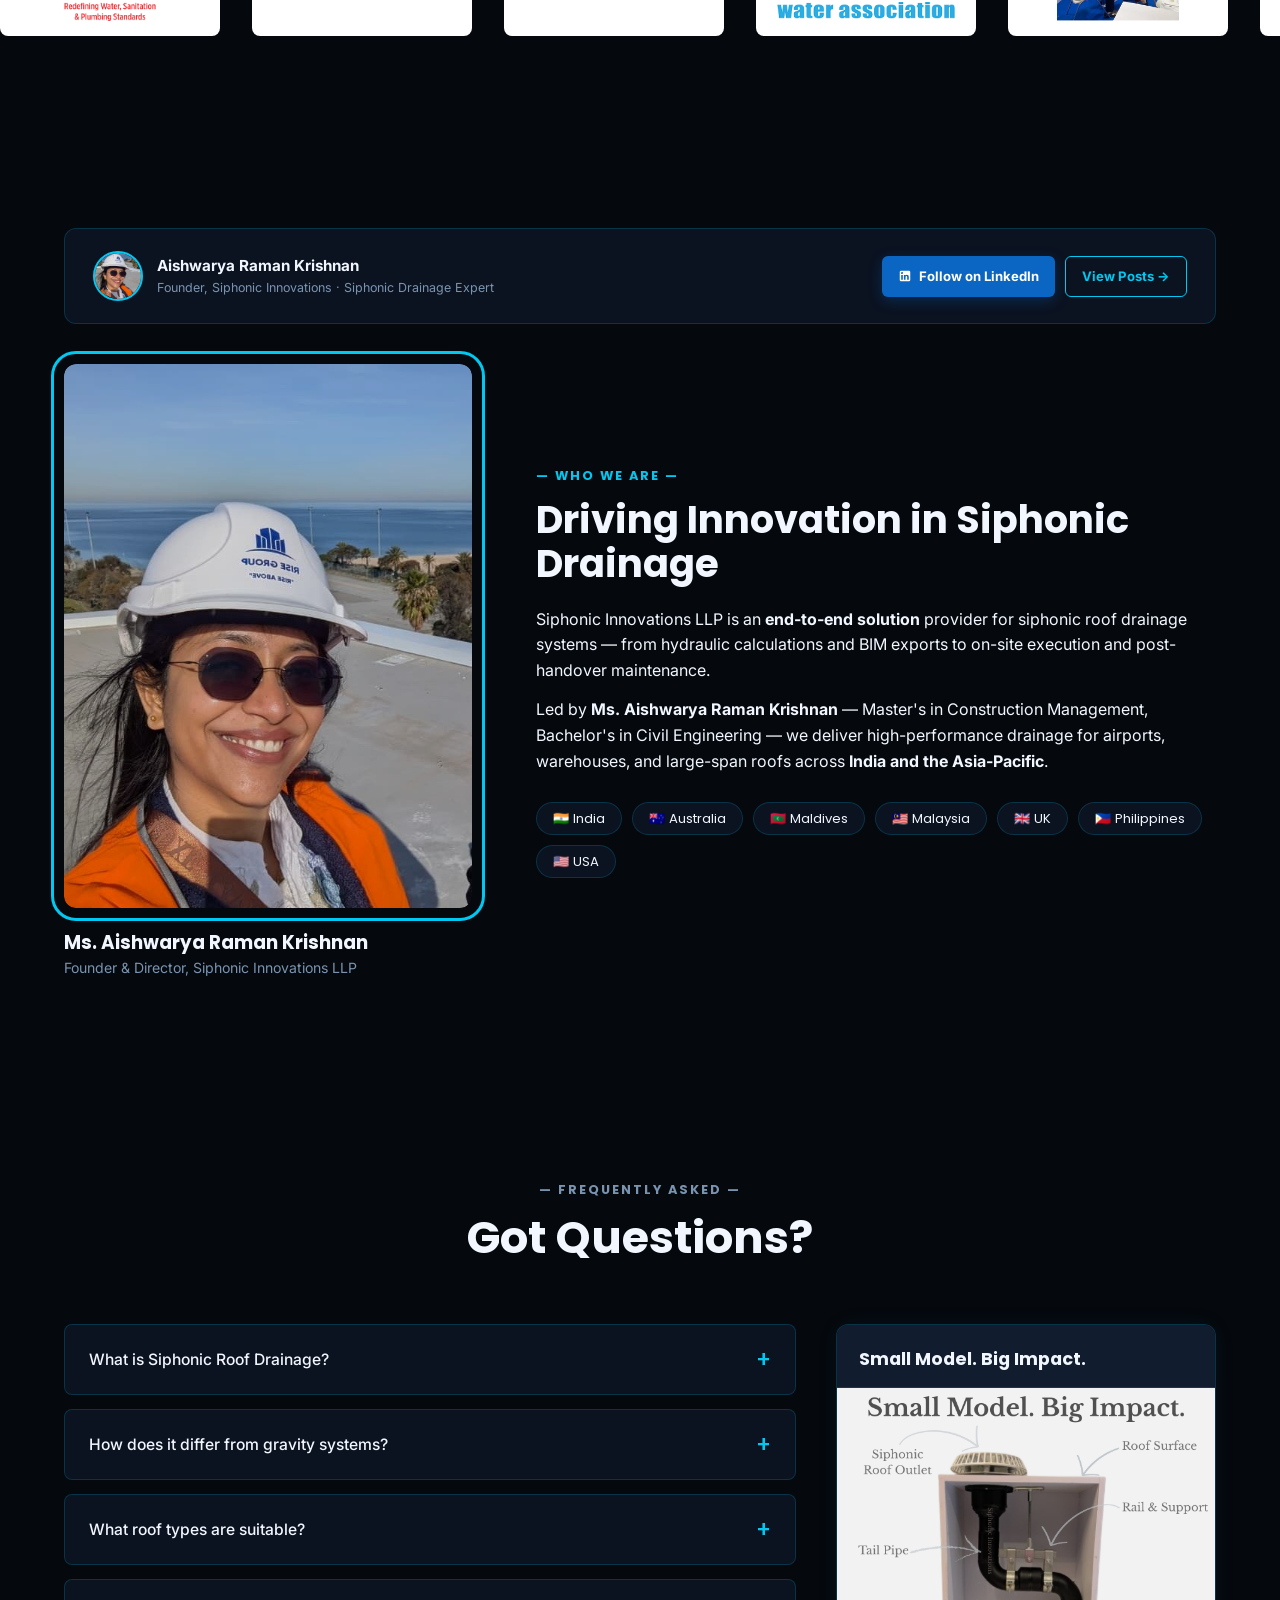
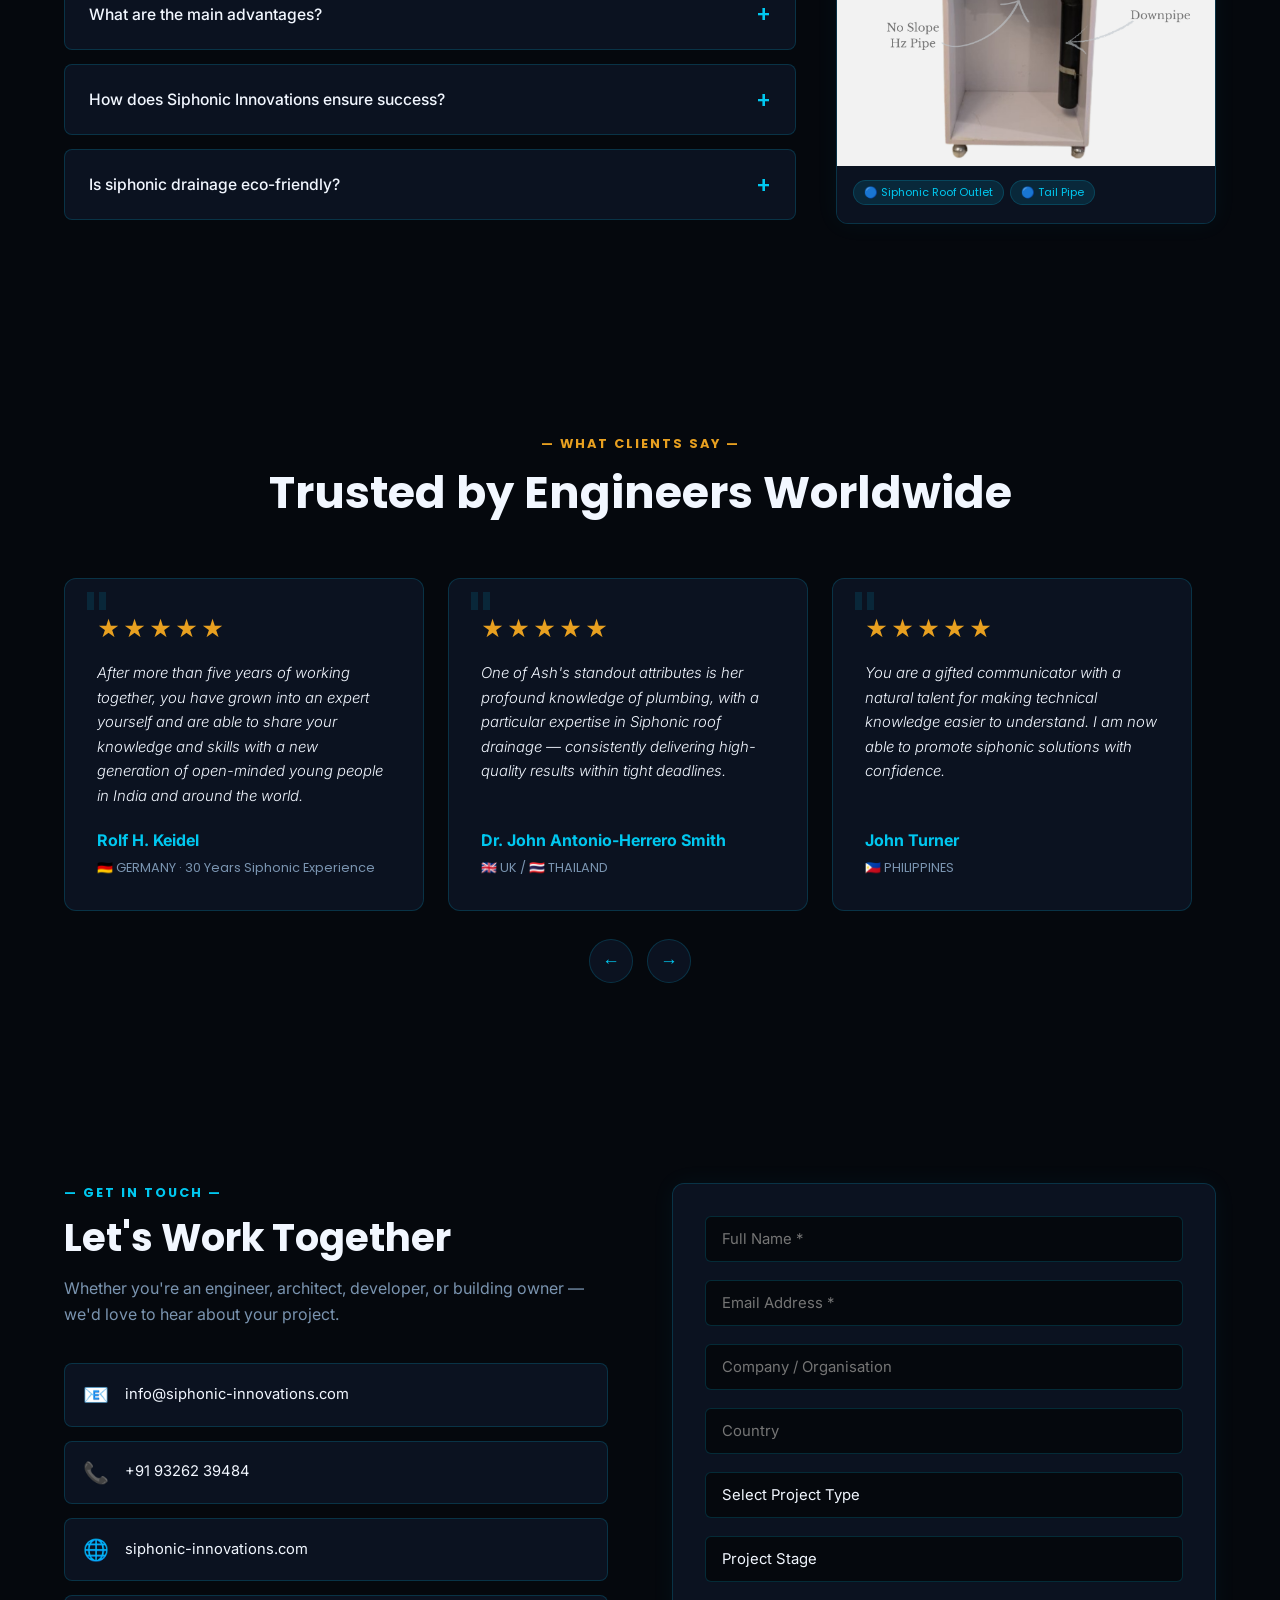
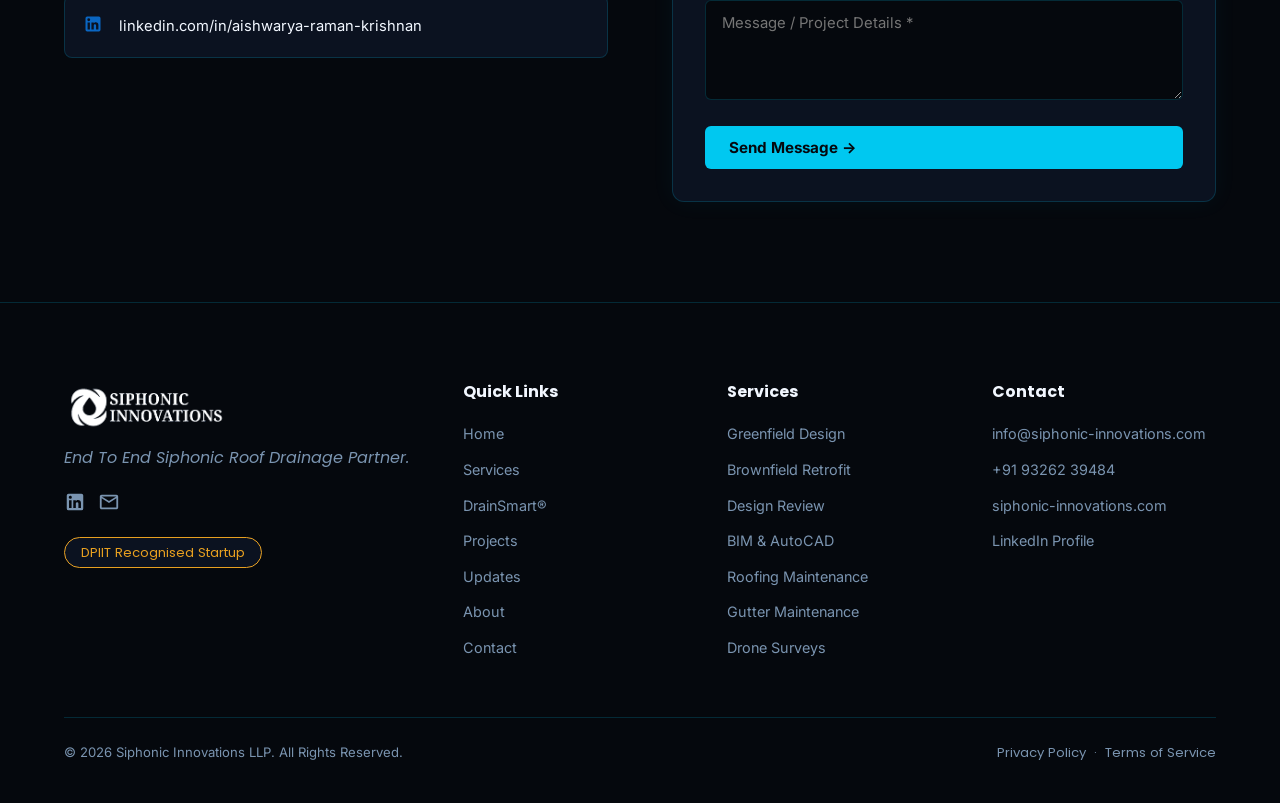
==== commit b3b3c531: "update the side corner position" ====
--- a/index.html
+++ b/index.html
@@ -74,8 +74,9 @@
         </div> -->
 
         <!-- Side caption (Left) -->
-        <div class="hero-side-caption-left">Hanimaadhoo International Airport, Maldives <br> Design Partner -
-            Siphonic Innovations
+        <div class="hero-side-caption-left">
+            <span>Hanimaadhoo International Airport, Maldives</span>
+            <span>Design Partner — Siphonic Innovations</span>
         </div>
 
         <div class="container hero-center">
--- a/styles.css
+++ b/styles.css
@@ -455,38 +455,35 @@
     margin-bottom: 28px;
 }
 
-.hero-side-caption {
+.hero-side-caption-left {
     position: absolute;
-    right: 20px;
-    bottom: 50%;
-    transform: translateY(50%) rotate(90deg);
-    transform-origin: center center;
+    left: 0;
+    top: 38%;
+    transform: translateY(-50%);
+    display: flex;
+    flex-direction: row;
+    /* side by side vertically */
+    gap: 16px;
+    z-index: 3;
+    pointer-events: none;
+    padding-left: 6px;
+}
+
+.hero-side-caption-left span {
+    writing-mode: vertical-rl;
+    transform: rotate(180deg);
     font-family: var(--font-mono);
-    font-size: 0.65rem;
+    font-size: 0.6rem;
     letter-spacing: 3px;
-    color: var(--muted);
+    color: rgba(255, 255, 255, 0.5);
+    /* white at 50% opacity */
     text-transform: uppercase;
     white-space: nowrap;
-    z-index: 3;
-    opacity: 0.75;
-    pointer-events: none;
-}
-
-.hero-side-caption-left {
-    position: absolute;
-    left: 20px;
-    bottom: 50%;
-    transform: translateY(50%) rotate(-90deg);
-    transform-origin: center center;
-    font-family: var(--font-mono);
-    font-size: 0.65rem;
-    letter-spacing: 3px;
-    color: var(--muted);
-    text-transform: uppercase;
-    white-space: nowrap;
-    z-index: 3;
-    opacity: 0.75;
-    pointer-events: none;
+}
+
+.hero-side-caption-left span:last-child {
+    color: rgba(255, 255, 255, 0.5);
+    /* same white 50% for both */
 }
 
 @media (max-width: 900px) {
@@ -500,8 +497,7 @@
         white-space: normal;
     }
 
-    .hero-side-caption,
-    .hero-side-caption-left {
+    .hero-side-caption {
         display: none;
     }
 
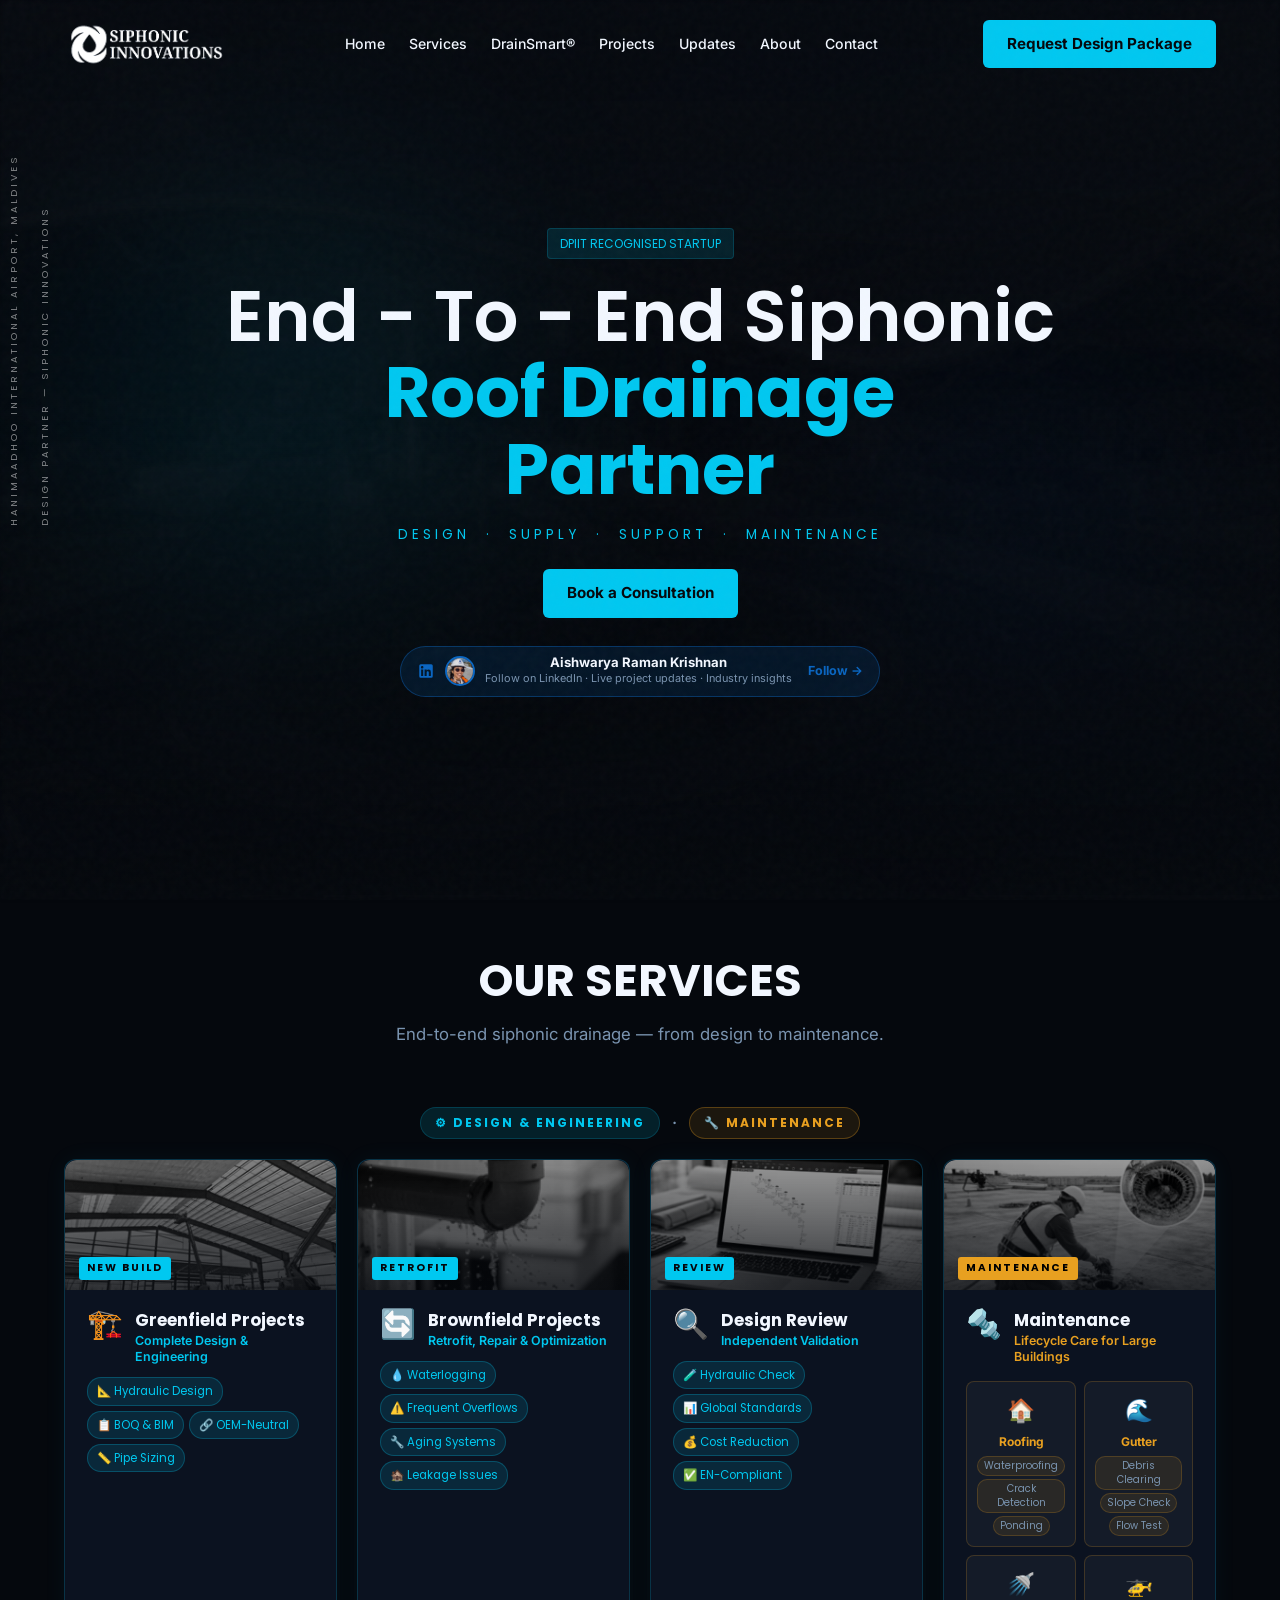
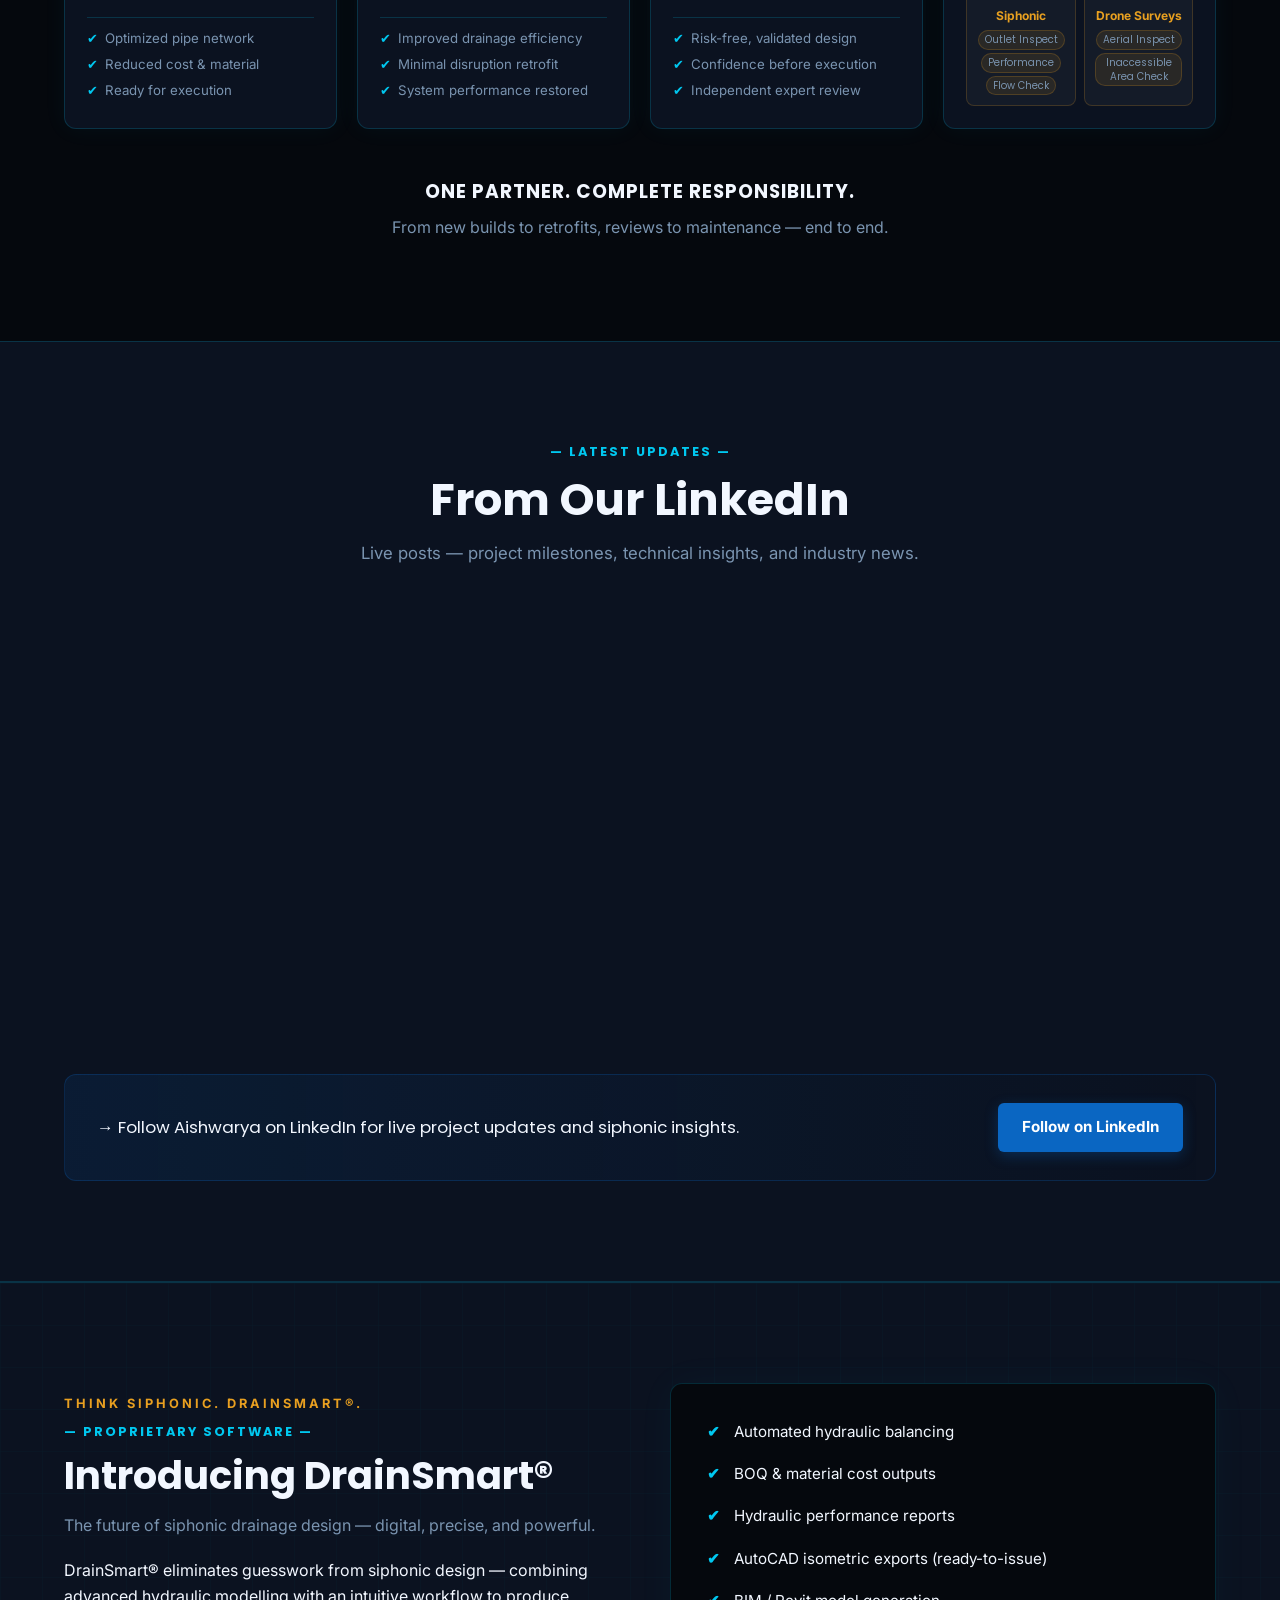
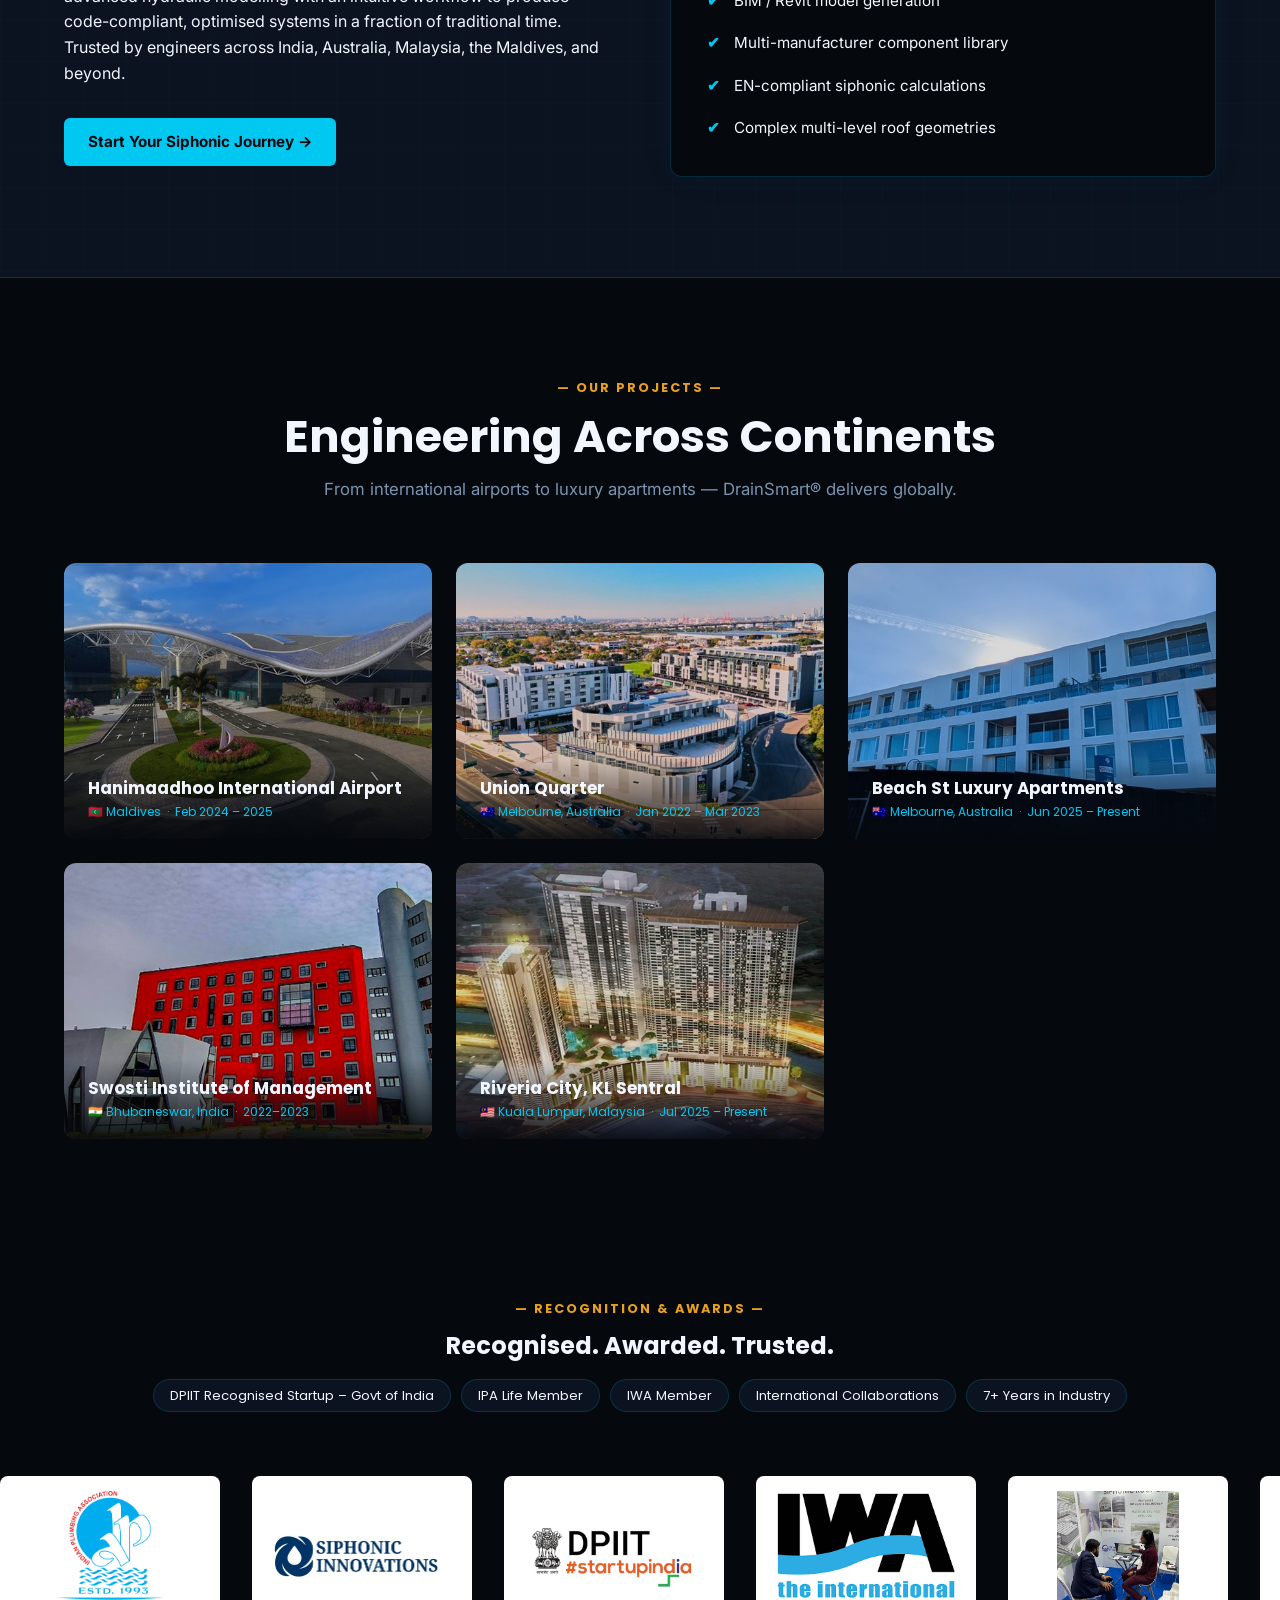
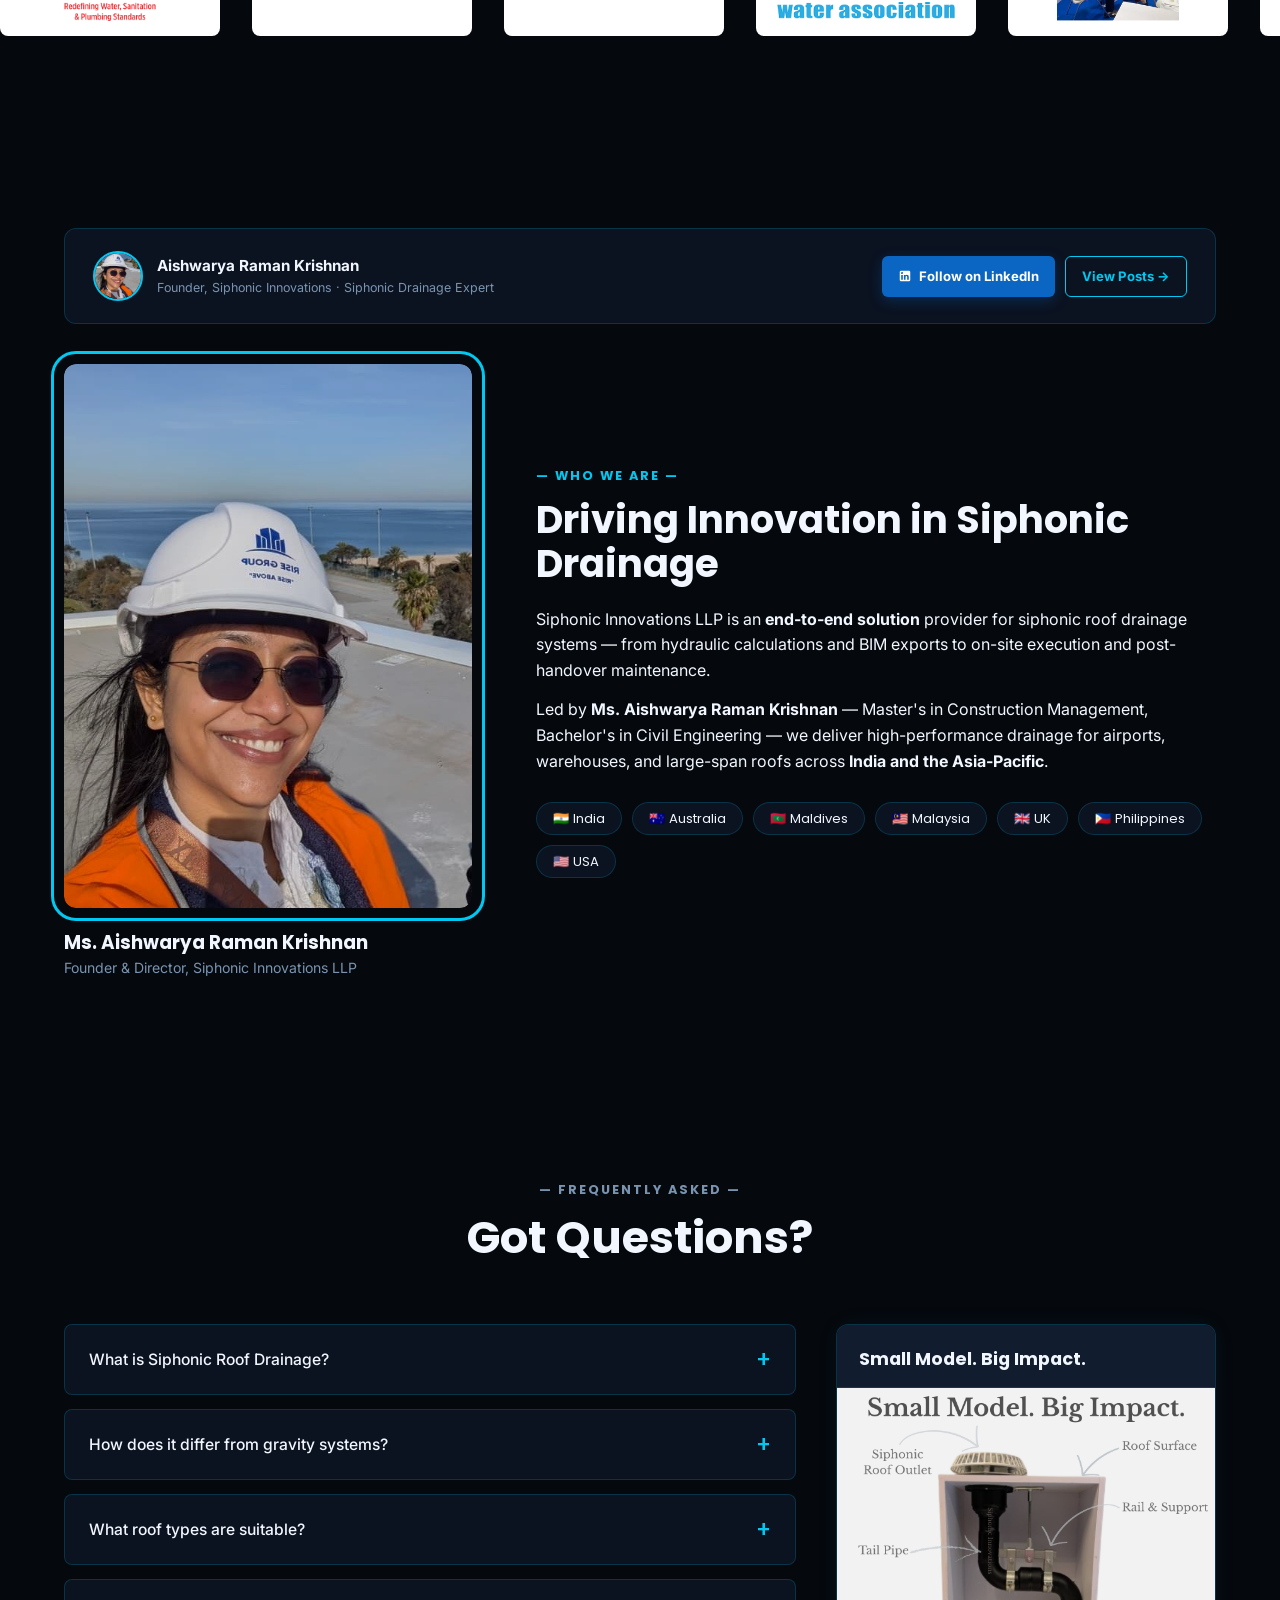
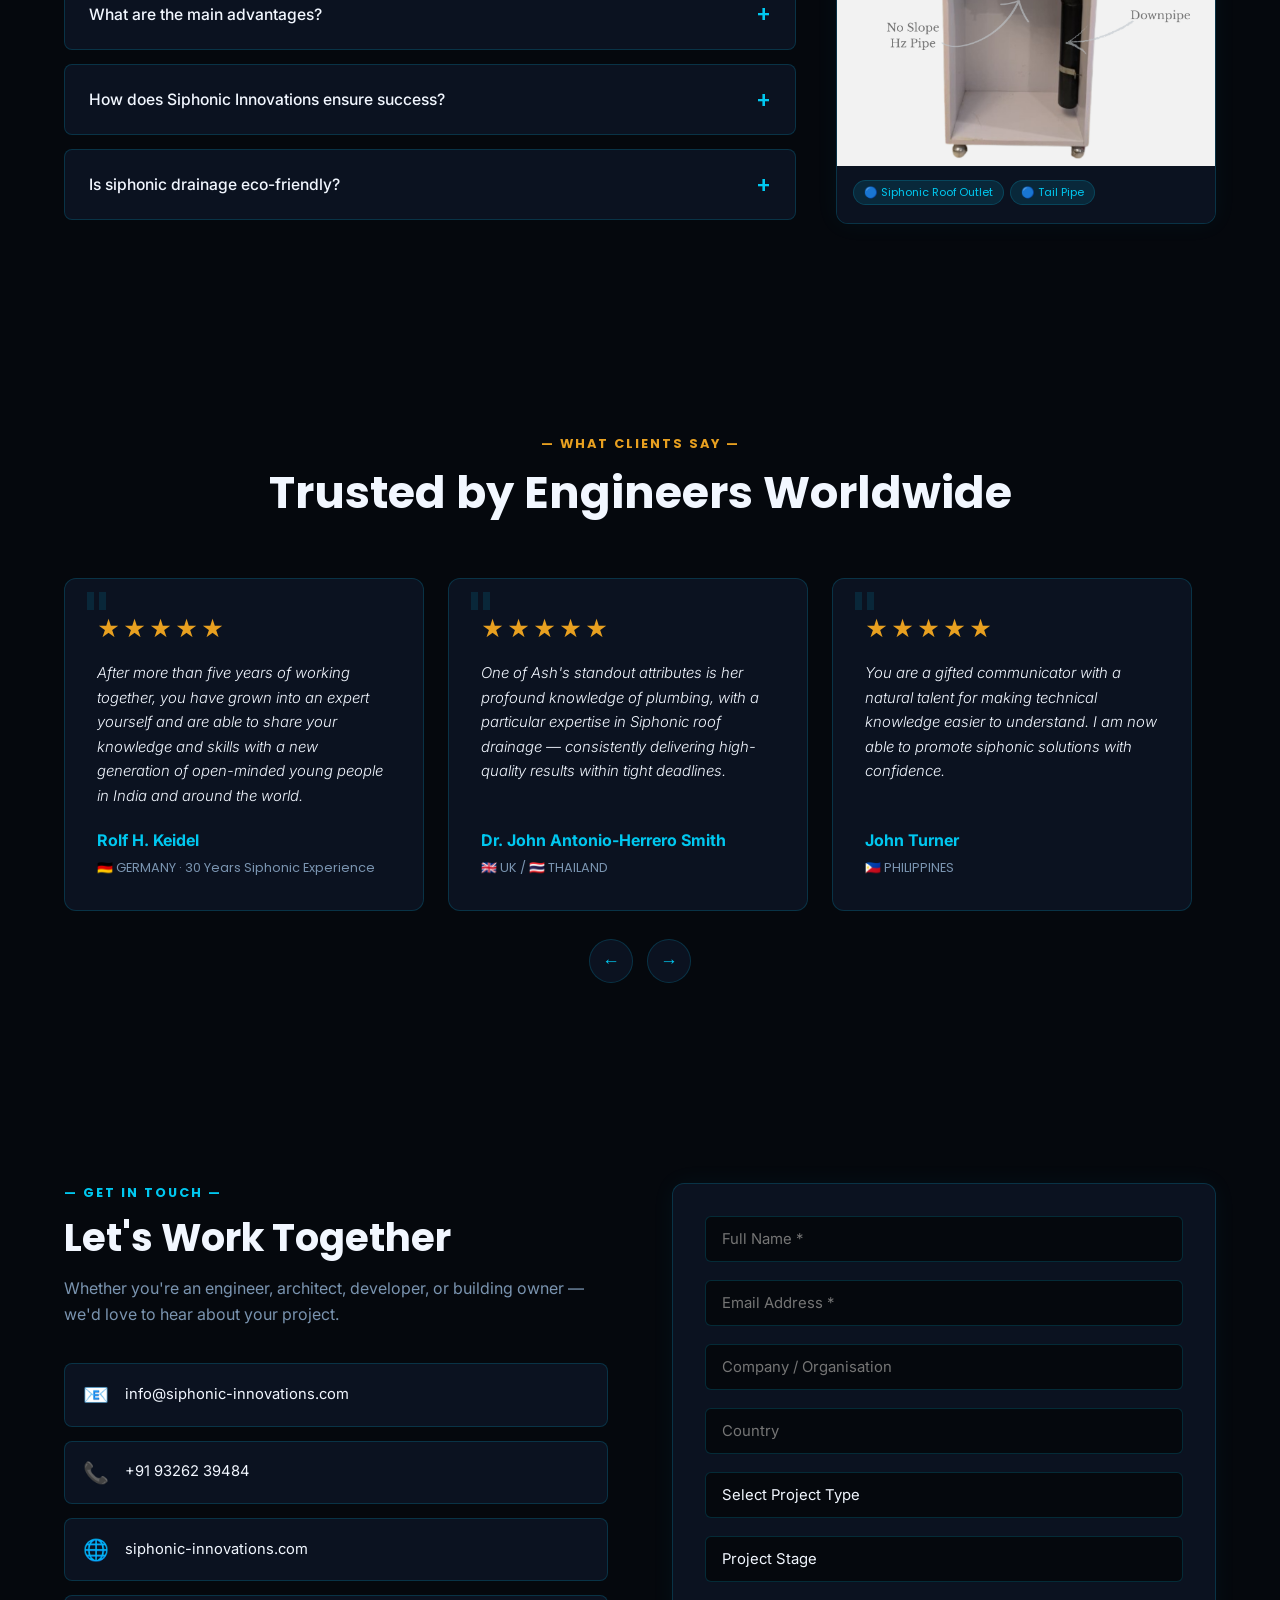
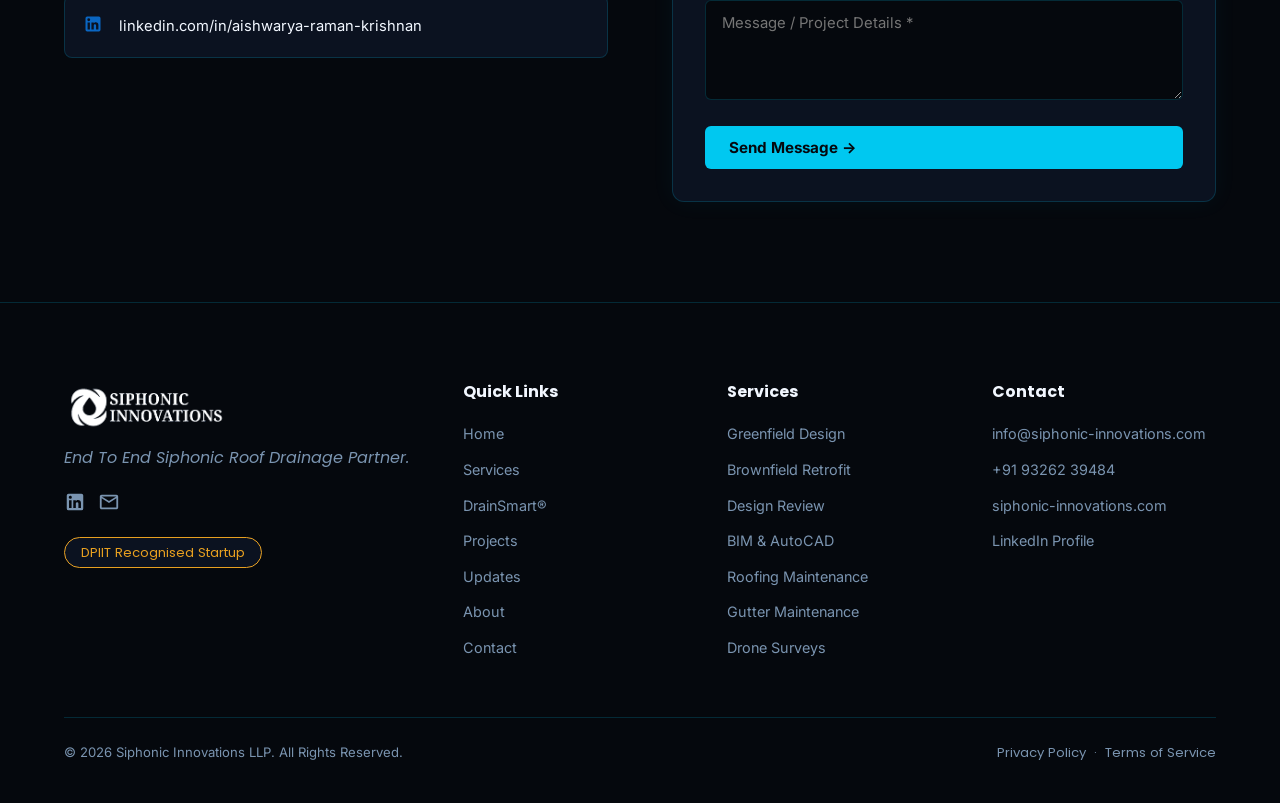
==== commit 081b4340: "update optimzated coden" ====
--- a/index.html
+++ b/index.html
@@ -5,15 +5,15 @@
     <meta charset="UTF-8">
     <meta name="viewport" content="width=device-width, initial-scale=1.0">
     <meta name="description"
-        content="Siphonic Innovations LLP — End-to-End Siphonic Roof Drainage Design, Supply & Support powered by DrainSmart®. Serving engineers and architects globally.">
+        content="Siphonic Innovations LLP — End-to-End Siphonic Roof Drainage Design, Supply &amp; Support powered by DrainSmart®. Serving engineers and architects globally.">
     <title>Siphonic Innovations | DrainSmart® — Smart Roof Drainage Solutions</title>
     <link rel="preconnect" href="https://fonts.googleapis.com">
     <link rel="preconnect" href="https://fonts.gstatic.com" crossorigin>
     <link
-        href="https://fonts.googleapis.com/css2?family=Inter:wght@300;400;500;600&family=Poppins:wght@400;500;600;700;800&display=swap"
+        href="https://fonts.googleapis.com/css2?family=Inter:wght@300;400;500;600&amp;family=Poppins:wght@400;500;600;700;800&amp;display=swap"
         rel="stylesheet">
     <link rel="stylesheet" href="styles.css">
-    <link rel="icon" href="assets/favicon.ico" type="image/x-icon">
+    <link rel="icon" href="images/Logo-SI.png" type="image/png">
 </head>
 
 <body>
@@ -84,7 +84,7 @@
                 <div class="hero-badge">DPIIT RECOGNISED STARTUP</div>
                 <h1>
                     <span class="h1-line1">End - To - End Siphonic</span><br>
-                    <span class="h1-line2 text-primary">Roof Drainage </BR>Partner</span>
+                    <span class="h1-line2 text-primary">Roof Drainage <br>Partner</span>
                 </h1>
                 <div class="hero-tagline">DESIGN &nbsp;&middot;&nbsp; SUPPLY &nbsp;&middot;&nbsp; SUPPORT
                     &nbsp;&middot;&nbsp; MAINTENANCE</div>
@@ -394,7 +394,7 @@
     <!-- ACCOLADES -->
     <section id="accolades" style="padding:60px 0;">
         <div class="container text-center anim" style="margin-bottom:32px;">
-            <span class="section-label text-gold">— RECOGNITION & AWARDS —</span>
+            <span class="section-label text-gold">— RECOGNITION &amp; AWARDS —</span>
             <h2>Recognised. Awarded. Trusted.</h2>
             <div class="accolade-tags">
                 <span class="tag-pill">DPIIT Recognised Startup – Govt of India </span>
@@ -745,7 +745,7 @@
                         <li><a href="#services">Greenfield Design</a></li>
                         <li><a href="#services">Brownfield Retrofit</a></li>
                         <li><a href="#services">Design Review</a></li>
-                        <li><a href="#services">BIM & AutoCAD</a></li>
+                        <li><a href="#services">BIM &amp; AutoCAD</a></li>
                         <li><a href="#services">Roofing Maintenance</a></li>
                         <li><a href="#services">Gutter Maintenance</a></li>
                         <li><a href="#services">Drone Surveys</a></li>
--- a/styles.css
+++ b/styles.css
@@ -17,11 +17,6 @@
     --border: rgba(0, 200, 240, 0.18);
     --danger: #FF4D6A;
     --linkedin: #0A66C2;
-
-    --font-display: 'Poppins', sans-serif;
-    --font-body: 'Inter', sans-serif;
-    --font-mono: 'Poppins', sans-serif;
-
     --radius: 12px;
     --radius-sm: 6px;
     --transition: 0.3s ease;
@@ -41,9 +36,9 @@
 }
 
 body {
-    background: var(--bg);
-    color: var(--white);
-    font-family: var(--font-body);
+    background: #05080D;
+    color: #F2F7FF;
+    font-family: 'Inter', sans-serif;
     overflow-x: hidden;
     line-height: 1.6;
     -webkit-font-smoothing: antialiased;
@@ -54,7 +49,7 @@
 h3,
 h4,
 h5 {
-    font-family: var(--font-display);
+    font-family: 'Poppins', sans-serif;
     line-height: 1.15;
 }
 
@@ -80,19 +75,19 @@
 }
 
 .text-primary {
-    color: var(--primary);
+    color: #00C8F0;
 }
 
 .text-gold {
-    color: var(--gold);
+    color: #E8A020;
 }
 
 .text-muted {
-    color: var(--muted);
+    color: #7A94B0;
 }
 
 .text-mono {
-    font-family: var(--font-mono);
+    font-family: 'Poppins', sans-serif;
 }
 
 .text-center {
@@ -101,7 +96,7 @@
 
 .section-label {
     display: block;
-    font-family: var(--font-mono);
+    font-family: 'Poppins', sans-serif;
     font-size: 0.8rem;
     font-weight: 700;
     letter-spacing: 2px;
@@ -115,40 +110,40 @@
     align-items: center;
     gap: 8px;
     padding: 12px 24px;
-    font-family: var(--font-body);
+    font-family: 'Inter', sans-serif;
     font-weight: 700;
     font-size: 0.95rem;
-    border-radius: var(--radius-sm);
+    border-radius: 6px;
     cursor: pointer;
-    transition: all var(--transition);
+    transition: all 0.3s ease;
     white-space: nowrap;
     border: none;
 }
 
 .btn-primary {
-    background: var(--primary);
-    color: var(--bg);
+    background: #00C8F0;
+    color: #05080D;
 }
 
 .btn-primary:hover {
-    box-shadow: 0 0 24px var(--primary-glow);
+    box-shadow: 0 0 24px rgba(0, 200, 240, 0.25);
     transform: translateY(-2px);
 }
 
 .btn-ghost {
     background: transparent;
-    border: 1.5px solid var(--primary);
-    color: var(--primary);
+    border: 1.5px solid #00C8F0;
+    color: #00C8F0;
 }
 
 .btn-ghost:hover {
-    background: var(--primary-dim);
-    box-shadow: 0 0 20px var(--primary-glow);
+    background: rgba(0, 200, 240, 0.12);
+    box-shadow: 0 0 20px rgba(0, 200, 240, 0.25);
     transform: translateY(-2px);
 }
 
 .btn-linkedin {
-    background: var(--linkedin);
+    background: #0A66C2;
     color: #fff;
     box-shadow: 0 4px 14px rgba(10, 102, 194, 0.3);
 }
@@ -160,18 +155,18 @@
 
 /* ---------- GLASS CARD ---------- */
 .glass-card {
-    background: var(--surface);
-    border: 1px solid var(--border);
-    border-radius: var(--radius);
+    background: #0B1220;
+    border: 1px solid rgba(0, 200, 240, 0.18);
+    border-radius: 12px;
     backdrop-filter: blur(16px);
     -webkit-backdrop-filter: blur(16px);
     box-shadow: 0 0 24px rgba(0, 200, 240, 0.05);
-    transition: transform var(--transition), box-shadow var(--transition), border-color var(--transition);
+    transition: transform 0.3s ease, box-shadow 0.3s ease, border-color 0.3s ease;
 }
 
 .glass-card:hover {
-    box-shadow: 0 0 28px var(--primary-glow);
-    border-color: var(--primary);
+    box-shadow: 0 0 28px rgba(0, 200, 240, 0.25);
+    border-color: #00C8F0;
     transform: translateY(-4px);
 }
 
@@ -179,7 +174,8 @@
 .anim {
     opacity: 0;
     transform: translateY(28px);
-    transition: opacity 0.65s cubic-bezier(0.16, 1, 0.3, 1), transform 0.65s cubic-bezier(0.16, 1, 0.3, 1);
+    transition: opacity 0.65s cubic-bezier(0.16, 1, 0.3, 1),
+        transform 0.65s cubic-bezier(0.16, 1, 0.3, 1);
 }
 
 .anim.visible {
@@ -207,14 +203,14 @@
     right: 0;
     padding: 20px 0;
     z-index: 1000;
-    transition: all var(--transition);
+    transition: all 0.3s ease;
 }
 
 nav.scrolled {
     background: rgba(5, 8, 13, 0.9);
     backdrop-filter: blur(20px);
     -webkit-backdrop-filter: blur(20px);
-    border-bottom: 1px solid var(--border);
+    border-bottom: 1px solid rgba(0, 200, 240, 0.18);
     padding: 14px 0;
 }
 
@@ -226,7 +222,7 @@
 }
 
 .logo {
-    font-family: var(--font-display);
+    font-family: 'Poppins', sans-serif;
     font-size: 1.2rem;
     font-weight: 800;
     display: flex;
@@ -253,11 +249,11 @@
 .nav-links a {
     font-size: 0.88rem;
     font-weight: 500;
-    transition: color var(--transition);
+    transition: color 0.3s ease;
 }
 
 .nav-links a:hover {
-    color: var(--primary);
+    color: #00C8F0;
 }
 
 .hamburger {
@@ -269,7 +265,7 @@
 }
 
 .hamburger rect {
-    fill: var(--white);
+    fill: #F2F7FF;
     transition: all 0.3s;
 }
 
@@ -299,14 +295,14 @@
 }
 
 .mobile-menu a {
-    font-family: var(--font-display);
+    font-family: 'Poppins', sans-serif;
     font-size: 1.6rem;
     font-weight: 700;
-    transition: color var(--transition);
+    transition: color 0.3s ease;
 }
 
 .mobile-menu a:hover {
-    color: var(--primary);
+    color: #00C8F0;
 }
 
 /* ============================================================
@@ -405,12 +401,12 @@
 .hero-badge {
     display: inline-block;
     padding: 5px 12px;
-    background: var(--primary-dim);
-    border: 1px solid var(--border);
+    background: rgba(0, 200, 240, 0.12);
+    border: 1px solid rgba(0, 200, 240, 0.18);
     border-radius: 4px;
-    font-family: var(--font-mono);
+    font-family: 'Poppins', sans-serif;
     font-size: 0.75rem;
-    color: var(--primary);
+    color: #00C8F0;
     margin-bottom: 20px;
 }
 
@@ -434,16 +430,16 @@
 }
 
 .hero-tagline {
-    font-family: var(--font-mono);
+    font-family: 'Poppins', sans-serif;
     font-size: 0.85rem;
     letter-spacing: 4px;
-    color: var(--primary);
+    color: #00C8F0;
     margin-bottom: 24px;
 }
 
 .hero-content h3 {
     font-size: 1.05rem;
-    color: var(--muted);
+    color: #7A94B0;
     max-width: 560px;
     margin: 0 auto 36px;
 }
@@ -462,7 +458,6 @@
     transform: translateY(-50%);
     display: flex;
     flex-direction: row;
-    /* side by side vertically */
     gap: 16px;
     z-index: 3;
     pointer-events: none;
@@ -472,18 +467,12 @@
 .hero-side-caption-left span {
     writing-mode: vertical-rl;
     transform: rotate(180deg);
-    font-family: var(--font-mono);
+    font-family: 'Poppins', sans-serif;
     font-size: 0.6rem;
     letter-spacing: 3px;
     color: rgba(255, 255, 255, 0.5);
-    /* white at 50% opacity */
     text-transform: uppercase;
     white-space: nowrap;
-}
-
-.hero-side-caption-left span:last-child {
-    color: rgba(255, 255, 255, 0.5);
-    /* same white 50% for both */
 }
 
 @media (max-width: 900px) {
@@ -586,20 +575,19 @@
 }
 
 .section-header p {
-    color: var(--muted);
+    color: #7A94B0;
     font-size: 1.05rem;
     max-width: 680px;
     margin: 0 auto;
 }
 
 /* ============================================================
-   SERVICES — EQUAL-HEIGHT 4-COLUMN GRID (ALL UNIFORM)
+   SERVICES
    ============================================================ */
 #services {
     padding-top: 60px;
 }
 
-/* Responsive grid */
 .services-grid-4 {
     display: grid;
     grid-template-columns: 1fr;
@@ -620,17 +608,14 @@
     }
 }
 
-/* ── ALL CARDS: same uniform structure ── */
 .service-card {
     padding: 0;
-    /* image bleeds to edges */
     position: relative;
     overflow: hidden;
     display: flex;
     flex-direction: column;
 }
 
-/* Animated bottom border on hover */
 .service-card::after {
     content: '';
     position: absolute;
@@ -638,7 +623,7 @@
     left: 0;
     height: 3px;
     width: 0;
-    background: var(--primary);
+    background: #00C8F0;
     transition: width 0.35s ease;
 }
 
@@ -646,17 +631,15 @@
     width: 100%;
 }
 
-/* Maintenance card gold accent */
 .maint-card-inline::after {
-    background: var(--gold) !important;
-}
-
-/* ── Card image header — uniform across all 4 ── */
+    background: #E8A020 !important;
+}
+
 .svc-img-wrap {
     position: relative;
     height: 130px;
     overflow: hidden;
-    border-radius: var(--radius) var(--radius) 0 0;
+    border-radius: 12px 12px 0 0;
     flex-shrink: 0;
 }
 
@@ -682,18 +665,17 @@
 }
 
 .svc-type-tag {
-    font-family: var(--font-mono);
+    font-family: 'Poppins', sans-serif;
     font-size: 0.65rem;
     font-weight: 700;
     letter-spacing: 2px;
-    background: var(--primary);
-    color: var(--bg);
+    background: #00C8F0;
+    color: #05080D;
     padding: 3px 8px;
     border-radius: 3px;
     text-transform: uppercase;
 }
 
-/* ── Card body — uniform padding & flex column ── */
 .svc-body {
     display: flex;
     flex-direction: column;
@@ -702,7 +684,6 @@
     padding: 20px 22px 22px;
 }
 
-/* ── Icon + title row ── */
 .svc-icon-row {
     display: flex;
     align-items: flex-start;
@@ -725,13 +706,12 @@
 .svc-icon-row .sub-title,
 .service-card .sub-title {
     font-weight: 600;
-    color: var(--primary);
+    color: #00C8F0;
     font-size: 0.78rem;
     margin-bottom: 0;
     line-height: 1.3;
 }
 
-/* ── Keyword pills (cyan) ── */
 .kw-pills {
     display: flex;
     flex-wrap: wrap;
@@ -741,22 +721,21 @@
 .kw-pill {
     font-size: 0.72rem;
     padding: 4px 9px;
-    background: var(--primary-dim);
+    background: rgba(0, 200, 240, 0.12);
     border: 1px solid rgba(0, 200, 240, 0.25);
     border-radius: 14px;
-    color: var(--primary);
-    font-family: var(--font-mono);
+    color: #00C8F0;
+    font-family: 'Poppins', sans-serif;
 }
 
 .kw-pill-dim {
     background: rgba(255, 255, 255, 0.04);
-    border-color: var(--border);
-    color: var(--muted);
-}
-
-/* ── Tick list — pinned to bottom via margin-top: auto ── */
+    border-color: rgba(0, 200, 240, 0.18);
+    color: #7A94B0;
+}
+
 .svc-body .tick-list {
-    border-top: 1px solid var(--border);
+    border-top: 1px solid rgba(0, 200, 240, 0.18);
     padding-top: 10px;
     margin-top: auto;
     font-size: 0.83rem;
@@ -767,15 +746,14 @@
     gap: 7px;
     margin-bottom: 5px;
     align-items: flex-start;
-    color: var(--muted);
+    color: #7A94B0;
 }
 
 .svc-body .tick-list .tick {
-    color: var(--primary);
+    color: #00C8F0;
     flex-shrink: 0;
 }
 
-/* ── Maintenance 2×2 icon grid ── */
 .maint-2x2 {
     display: grid;
     grid-template-columns: 1fr 1fr;
@@ -802,7 +780,7 @@
 
 .maint-2x2-item strong {
     font-size: 0.75rem;
-    color: var(--gold);
+    color: #E8A020;
     display: block;
     margin-bottom: 5px;
 }
@@ -820,12 +798,11 @@
     background: rgba(232, 160, 32, 0.1);
     border: 1px solid rgba(232, 160, 32, 0.2);
     border-radius: 10px;
-    color: var(--muted);
-    font-family: var(--font-mono);
+    color: #7A94B0;
+    font-family: 'Poppins', sans-serif;
     line-height: 1.4;
 }
 
-/* Section label bar */
 .svc-label-bar {
     display: flex;
     align-items: center;
@@ -836,7 +813,7 @@
 }
 
 .svc-label-pill {
-    font-family: var(--font-mono);
+    font-family: 'Poppins', sans-serif;
     font-size: 0.75rem;
     font-weight: 700;
     letter-spacing: 2px;
@@ -846,23 +823,22 @@
 }
 
 .svc-label-blue {
-    background: var(--primary-dim);
-    border: 1px solid var(--border);
-    color: var(--primary);
+    background: rgba(0, 200, 240, 0.12);
+    border: 1px solid rgba(0, 200, 240, 0.18);
+    color: #00C8F0;
 }
 
 .svc-label-gold {
     background: rgba(232, 160, 32, 0.1);
     border: 1px solid rgba(232, 160, 32, 0.3);
-    color: var(--gold);
+    color: #E8A020;
 }
 
 .svc-label-divider {
-    color: var(--muted);
+    color: #7A94B0;
     font-size: 1.2rem;
 }
 
-/* One-partner tagline */
 .one-partner {
     text-align: center;
     margin-top: 52px;
@@ -874,7 +850,7 @@
 }
 
 .one-partner p {
-    color: var(--muted);
+    color: #7A94B0;
     max-width: 780px;
     margin: 0 auto;
 }
@@ -883,9 +859,9 @@
    DRAINSMART
    ============================================================ */
 #drainsmart {
-    background: var(--surface);
-    border-top: 1px solid var(--border);
-    border-bottom: 1px solid var(--border);
+    background: #0B1220;
+    border-top: 1px solid rgba(0, 200, 240, 0.18);
+    border-bottom: 1px solid rgba(0, 200, 240, 0.18);
     position: relative;
     overflow: hidden;
 }
@@ -895,8 +871,8 @@
     inset: 0;
     opacity: 0.035;
     background-image:
-        linear-gradient(rgba(0, 200, 240, .6) 1px, transparent 1px),
-        linear-gradient(90deg, rgba(0, 200, 240, .6) 1px, transparent 1px);
+        linear-gradient(rgba(0, 200, 240, 0.6) 1px, transparent 1px),
+        linear-gradient(90deg, rgba(0, 200, 240, 0.6) 1px, transparent 1px);
     background-size: 42px 42px;
     pointer-events: none;
     z-index: 0;
@@ -917,7 +893,7 @@
 }
 
 .ds-text .lead {
-    color: var(--muted);
+    color: #7A94B0;
     margin-bottom: 20px;
 }
 
@@ -926,9 +902,9 @@
 }
 
 .feature-box {
-    background: var(--bg);
-    border: 1px solid var(--border);
-    border-radius: var(--radius);
+    background: #05080D;
+    border: 1px solid rgba(0, 200, 240, 0.18);
+    border-radius: 12px;
     padding: 36px;
     box-shadow: 0 0 40px rgba(0, 200, 240, 0.04);
 }
@@ -946,8 +922,8 @@
 }
 
 .feature-item .tick {
-    color: var(--primary);
-    font-family: var(--font-mono);
+    color: #00C8F0;
+    font-family: 'Poppins', sans-serif;
     font-weight: 700;
     flex-shrink: 0;
 }
@@ -963,7 +939,7 @@
 
 .project-card {
     position: relative;
-    border-radius: var(--radius);
+    border-radius: 12px;
     overflow: hidden;
     aspect-ratio: 4/3;
     cursor: pointer;
@@ -998,9 +974,9 @@
 }
 
 .project-title-bar .loc {
-    font-family: var(--font-mono);
+    font-family: 'Poppins', sans-serif;
     font-size: 0.75rem;
-    color: var(--primary);
+    color: #00C8F0;
 }
 
 /* ============================================================
@@ -1046,12 +1022,12 @@
     align-items: center;
     justify-content: center;
     border: 2px solid transparent;
-    transition: border-color var(--transition), transform var(--transition);
+    transition: border-color 0.3s ease, transform 0.3s ease;
     flex-shrink: 0;
 }
 
 .logo-card:hover {
-    border-color: var(--gold);
+    border-color: #E8A020;
     transform: scale(1.04);
 }
 
@@ -1071,12 +1047,12 @@
 }
 
 .tag-pill {
-    background: var(--surface);
-    border: 1px solid var(--border);
+    background: #0B1220;
+    border: 1px solid rgba(0, 200, 240, 0.18);
     padding: 5px 16px;
     border-radius: 20px;
     font-size: 0.82rem;
-    font-family: var(--font-mono);
+    font-family: 'Poppins', sans-serif;
 }
 
 /* ============================================================
@@ -1090,8 +1066,8 @@
 }
 
 .founder-wrap {
-    border-radius: var(--radius);
-    outline: 3px solid var(--primary);
+    border-radius: 12px;
+    outline: 3px solid #00C8F0;
     outline-offset: 10px;
     overflow: hidden;
 }
@@ -1101,7 +1077,7 @@
     aspect-ratio: 3/4;
     object-fit: cover;
     object-position: top center;
-    border-radius: var(--radius);
+    border-radius: 12px;
     filter: brightness(0.9) saturate(1.05);
 }
 
@@ -1116,7 +1092,7 @@
 
 .founder-name p {
     font-size: 0.88rem;
-    color: var(--muted);
+    color: #7A94B0;
 }
 
 .about-text h2 {
@@ -1139,9 +1115,9 @@
    LINKEDIN / UPDATES
    ============================================================ */
 #updates {
-    background: var(--surface);
-    border-top: 1px solid var(--border);
-    border-bottom: 1px solid var(--border);
+    background: #0B1220;
+    border-top: 1px solid rgba(0, 200, 240, 0.18);
+    border-bottom: 1px solid rgba(0, 200, 240, 0.18);
 }
 
 .li-follow-banner {
@@ -1152,14 +1128,14 @@
     gap: 20px;
     padding: 28px 32px;
     background: linear-gradient(90deg, rgba(10, 102, 194, 0.12), transparent);
-    border-left: 4px solid var(--linkedin);
-    border-radius: var(--radius);
+    border-left: 4px solid #0A66C2;
+    border-radius: 12px;
     border: 1px solid rgba(10, 102, 194, 0.25);
     margin-top: 28px;
 }
 
 .li-follow-banner p {
-    font-family: var(--font-display);
+    font-family: 'Poppins', sans-serif;
     font-size: 1.05rem;
 }
 
@@ -1176,16 +1152,16 @@
 }
 
 .faq-item {
-    background: var(--surface);
-    border: 1px solid var(--border);
+    background: #0B1220;
+    border: 1px solid rgba(0, 200, 240, 0.18);
     border-radius: 8px;
     margin-bottom: 14px;
     overflow: hidden;
-    transition: border-color var(--transition);
+    transition: border-color 0.3s ease;
 }
 
 .faq-item.open {
-    border-left: 3px solid var(--primary);
+    border-left: 3px solid #00C8F0;
 }
 
 .faq-q {
@@ -1200,8 +1176,8 @@
 }
 
 .faq-icon {
-    color: var(--primary);
-    font-family: var(--font-mono);
+    color: #00C8F0;
+    font-family: 'Poppins', sans-serif;
     font-size: 1.4rem;
     line-height: 1;
     flex-shrink: 0;
@@ -1215,7 +1191,7 @@
 .faq-a {
     max-height: 0;
     padding: 0 24px;
-    color: var(--muted);
+    color: #7A94B0;
     font-size: 0.93rem;
     overflow: hidden;
     transition: max-height 0.4s ease, padding 0.4s ease;
@@ -1246,9 +1222,9 @@
     width: 360px;
     flex-shrink: 0;
     padding: 32px;
-    background: var(--surface);
-    border: 1px solid var(--border);
-    border-radius: var(--radius);
+    background: #0B1220;
+    border: 1px solid rgba(0, 200, 240, 0.18);
+    border-radius: 12px;
     position: relative;
     display: flex;
     flex-direction: column;
@@ -1259,16 +1235,16 @@
     position: absolute;
     top: 10px;
     left: 18px;
-    font-family: var(--font-display);
+    font-family: 'Poppins', sans-serif;
     font-size: 88px;
-    color: var(--primary-dim);
+    color: rgba(0, 200, 240, 0.12);
     line-height: 1;
     pointer-events: none;
     user-select: none;
 }
 
 .testi-stars {
-    color: var(--gold);
+    color: #E8A020;
     font-size: 1.4rem;
     margin-bottom: 14px;
     position: relative;
@@ -1290,14 +1266,14 @@
 .testi-name {
     font-weight: 700;
     font-size: 1rem;
-    color: var(--primary);
+    color: #00C8F0;
     margin-bottom: 4px;
 }
 
 .testi-meta {
-    font-family: var(--font-mono);
+    font-family: 'Poppins', sans-serif;
     font-size: 0.8rem;
-    color: var(--muted);
+    color: #7A94B0;
 }
 
 .carousel-nav {
@@ -1311,19 +1287,19 @@
     width: 44px;
     height: 44px;
     border-radius: 50%;
-    background: var(--surface);
-    border: 1px solid var(--border);
-    color: var(--primary);
+    background: #0B1220;
+    border: 1px solid rgba(0, 200, 240, 0.18);
+    color: #00C8F0;
     display: grid;
     place-items: center;
     cursor: pointer;
     font-size: 1.1rem;
-    transition: all var(--transition);
+    transition: all 0.3s ease;
 }
 
 .carousel-btn:hover {
-    background: var(--primary);
-    color: var(--bg);
+    background: #00C8F0;
+    color: #05080D;
 }
 
 /* ============================================================
@@ -1348,8 +1324,8 @@
     align-items: center;
     gap: 16px;
     padding: 14px 18px;
-    background: var(--surface);
-    border: 1px solid var(--border);
+    background: #0B1220;
+    border: 1px solid rgba(0, 200, 240, 0.18);
     border-radius: 8px;
     font-size: 0.92rem;
 }
@@ -1366,25 +1342,25 @@
 .form-control {
     width: 100%;
     padding: 13px 16px;
-    background: var(--bg);
-    border: 1px solid var(--border);
-    border-radius: var(--radius-sm);
-    color: var(--white);
-    font-family: var(--font-body);
+    background: #05080D;
+    border: 1px solid rgba(0, 200, 240, 0.18);
+    border-radius: 6px;
+    color: #F2F7FF;
+    font-family: 'Inter', sans-serif;
     font-size: 0.93rem;
-    transition: border-color var(--transition), box-shadow var(--transition);
+    transition: border-color 0.3s ease, box-shadow 0.3s ease;
     appearance: none;
     -webkit-appearance: none;
 }
 
 .form-control:focus {
     outline: none;
-    border-color: var(--primary);
-    box-shadow: 0 0 0 2px var(--primary-dim);
+    border-color: #00C8F0;
+    box-shadow: 0 0 0 2px rgba(0, 200, 240, 0.12);
 }
 
 .form-control option {
-    background: var(--surface);
+    background: #0B1220;
 }
 
 .form-success {
@@ -1393,7 +1369,7 @@
     padding: 28px;
     background: rgba(0, 255, 100, 0.08);
     border: 1px solid #00C864;
-    border-radius: var(--radius);
+    border-radius: 12px;
     color: #00C864;
 }
 
@@ -1406,7 +1382,7 @@
    FOOTER
    ============================================================ */
 footer {
-    border-top: 1px solid var(--border);
+    border-top: 1px solid rgba(0, 200, 240, 0.18);
     padding: 80px 0 40px;
 }
 
@@ -1429,54 +1405,54 @@
 }
 
 .footer-col a {
-    color: var(--muted);
+    color: #7A94B0;
     font-size: 0.9rem;
-    transition: color var(--transition);
+    transition: color 0.3s ease;
 }
 
 .footer-col a:hover {
-    color: var(--primary);
+    color: #00C8F0;
 }
 
 .footer-tagline {
-    font-family: var(--font-display);
+    font-family: 'Poppins', sans-serif;
     font-style: italic;
     margin: 14px 0 20px;
-    color: var(--muted);
+    color: #7A94B0;
 }
 
 .footer-linkedin svg {
     width: 22px;
     height: 22px;
-    fill: var(--muted);
-    transition: fill var(--transition);
+    fill: #7A94B0;
+    transition: fill 0.3s ease;
 }
 
 .footer-linkedin:hover svg {
-    fill: var(--primary);
+    fill: #00C8F0;
 }
 
 .footer-bottom {
-    border-top: 1px solid var(--border);
+    border-top: 1px solid rgba(0, 200, 240, 0.18);
     padding-top: 24px;
     display: flex;
     justify-content: space-between;
     align-items: center;
-    color: var(--muted);
+    color: #7A94B0;
     font-size: 0.82rem;
     flex-wrap: wrap;
     gap: 12px;
 }
 
 .footer-bottom span {
-    font-family: var(--font-mono);
+    font-family: 'Poppins', sans-serif;
 }
 
 /* ============================================================
-   RESPONSIVE — MOBILE-FIRST
+   RESPONSIVE
    ============================================================ */
 
-/* ── Tablet (≤900px) ── */
+/* Tablet (≤900px) */
 @media (max-width: 900px) {
 
     .nav-links,
@@ -1505,7 +1481,7 @@
     }
 }
 
-/* ── Mobile (≤768px) ── */
+/* Mobile (≤768px) */
 @media (max-width: 768px) {
     section {
         padding: 56px 0;
@@ -1527,7 +1503,6 @@
         font-size: 0.93rem;
     }
 
-    /* Hero */
     .hero-center {
         padding: 80px 20px 52px;
         min-height: 100svh;
@@ -1560,7 +1535,6 @@
         letter-spacing: 3px;
     }
 
-    /* LinkedIn hero strip */
     .li-hero-strip {
         max-width: 92vw;
         flex-wrap: wrap;
@@ -1574,7 +1548,6 @@
         margin-left: 0;
     }
 
-    /* Services */
     .services-grid-4 {
         grid-template-columns: 1fr;
         gap: 18px;
@@ -1620,7 +1593,6 @@
         font-size: 0.7rem;
     }
 
-    /* DS banner */
     .ds-banner {
         flex-direction: column;
         text-align: center;
@@ -1628,7 +1600,6 @@
         gap: 14px;
     }
 
-    /* One partner */
     .one-partner h3 {
         font-size: 1rem;
         letter-spacing: 0.5px;
@@ -1638,7 +1609,6 @@
         font-size: 0.88rem;
     }
 
-    /* About */
     .founder-wrap {
         max-width: 200px;
         margin: 0 auto;
@@ -1648,7 +1618,6 @@
         aspect-ratio: 1/1;
     }
 
-    /* Projects */
     .project-grid {
         grid-template-columns: 1fr;
         gap: 14px;
@@ -1662,7 +1631,6 @@
         font-size: 0.9rem;
     }
 
-    /* Accolades */
     .accolade-tags {
         gap: 7px;
     }
@@ -1672,7 +1640,6 @@
         padding: 4px 12px;
     }
 
-    /* Testimonials */
     .testi-card {
         width: calc(88vw - 32px);
         padding: 24px 20px;
@@ -1686,7 +1653,6 @@
         font-size: 0.87rem;
     }
 
-    /* FAQ */
     .faq-q {
         font-size: 0.9rem;
         padding: 18px 20px;
@@ -1696,13 +1662,11 @@
         font-size: 0.87rem;
     }
 
-    /* Contact */
     .contact-grid {
         grid-template-columns: 1fr;
         gap: 32px;
     }
 
-    /* Follow banner */
     .li-follow-banner {
         flex-direction: column;
         text-align: center;
@@ -1713,7 +1677,6 @@
         font-size: 0.9rem;
     }
 
-    /* Footer */
     .footer-grid {
         grid-template-columns: 1fr;
         gap: 24px;
@@ -1729,7 +1692,7 @@
     }
 }
 
-/* ── Small mobile (≤480px) ── */
+/* Small mobile (≤480px) */
 @media (max-width: 480px) {
     .container {
         padding: 0 16px;
@@ -1787,10 +1750,8 @@
 }
 
 /* ============================================================
-   FAQ — TWO-COLUMN LAYOUT (accordion + model photo)
+   FAQ — TWO-COLUMN LAYOUT
    ============================================================ */
-
-/* Outer grid: FAQ left (wider), model right (narrower) */
 .faq-layout {
     display: grid;
     grid-template-columns: 1fr 380px;
@@ -1798,13 +1759,11 @@
     align-items: start;
 }
 
-/* Override the old centered max-width on faq-wrap */
 .faq-layout .faq-wrap {
     max-width: 100%;
     margin: 0;
 }
 
-/* RIGHT COLUMN — sticky so it stays visible while scrolling */
 .faq-model-wrap {
     position: sticky;
     top: 100px;
@@ -1813,17 +1772,17 @@
 .faq-model-card {
     padding: 0;
     overflow: hidden;
-    border-radius: var(--radius);
+    border-radius: 12px;
 }
 
 .faq-model-label {
-    font-family: var(--font-display);
+    font-family: 'Poppins', sans-serif;
     font-size: 1.1rem;
     font-weight: 700;
-    color: var(--white);
+    color: #F2F7FF;
     padding: 20px 22px 14px;
-    border-bottom: 1px solid var(--border);
-    background: var(--surface-2);
+    border-bottom: 1px solid rgba(0, 200, 240, 0.18);
+    background: #111D2E;
 }
 
 .faq-model-img {
@@ -1845,20 +1804,19 @@
     flex-wrap: wrap;
     gap: 6px;
     padding: 14px 16px 18px;
-    background: var(--surface);
+    background: #0B1220;
 }
 
 .faq-model-tags span {
-    font-family: var(--font-mono);
+    font-family: 'Poppins', sans-serif;
     font-size: 0.68rem;
-    color: var(--primary);
-    background: var(--primary-dim);
-    border: 1px solid var(--border);
+    color: #00C8F0;
+    background: rgba(0, 200, 240, 0.12);
+    border: 1px solid rgba(0, 200, 240, 0.18);
     border-radius: 20px;
     padding: 3px 10px;
 }
 
-/* ── Responsive: stack on smaller screens ── */
 @media (max-width: 1024px) {
     .faq-layout {
         grid-template-columns: 1fr 300px;
@@ -1872,7 +1830,6 @@
         gap: 32px;
     }
 
-    /* On mobile show photo ABOVE the accordion */
     .faq-model-wrap {
         position: static;
         order: -1;
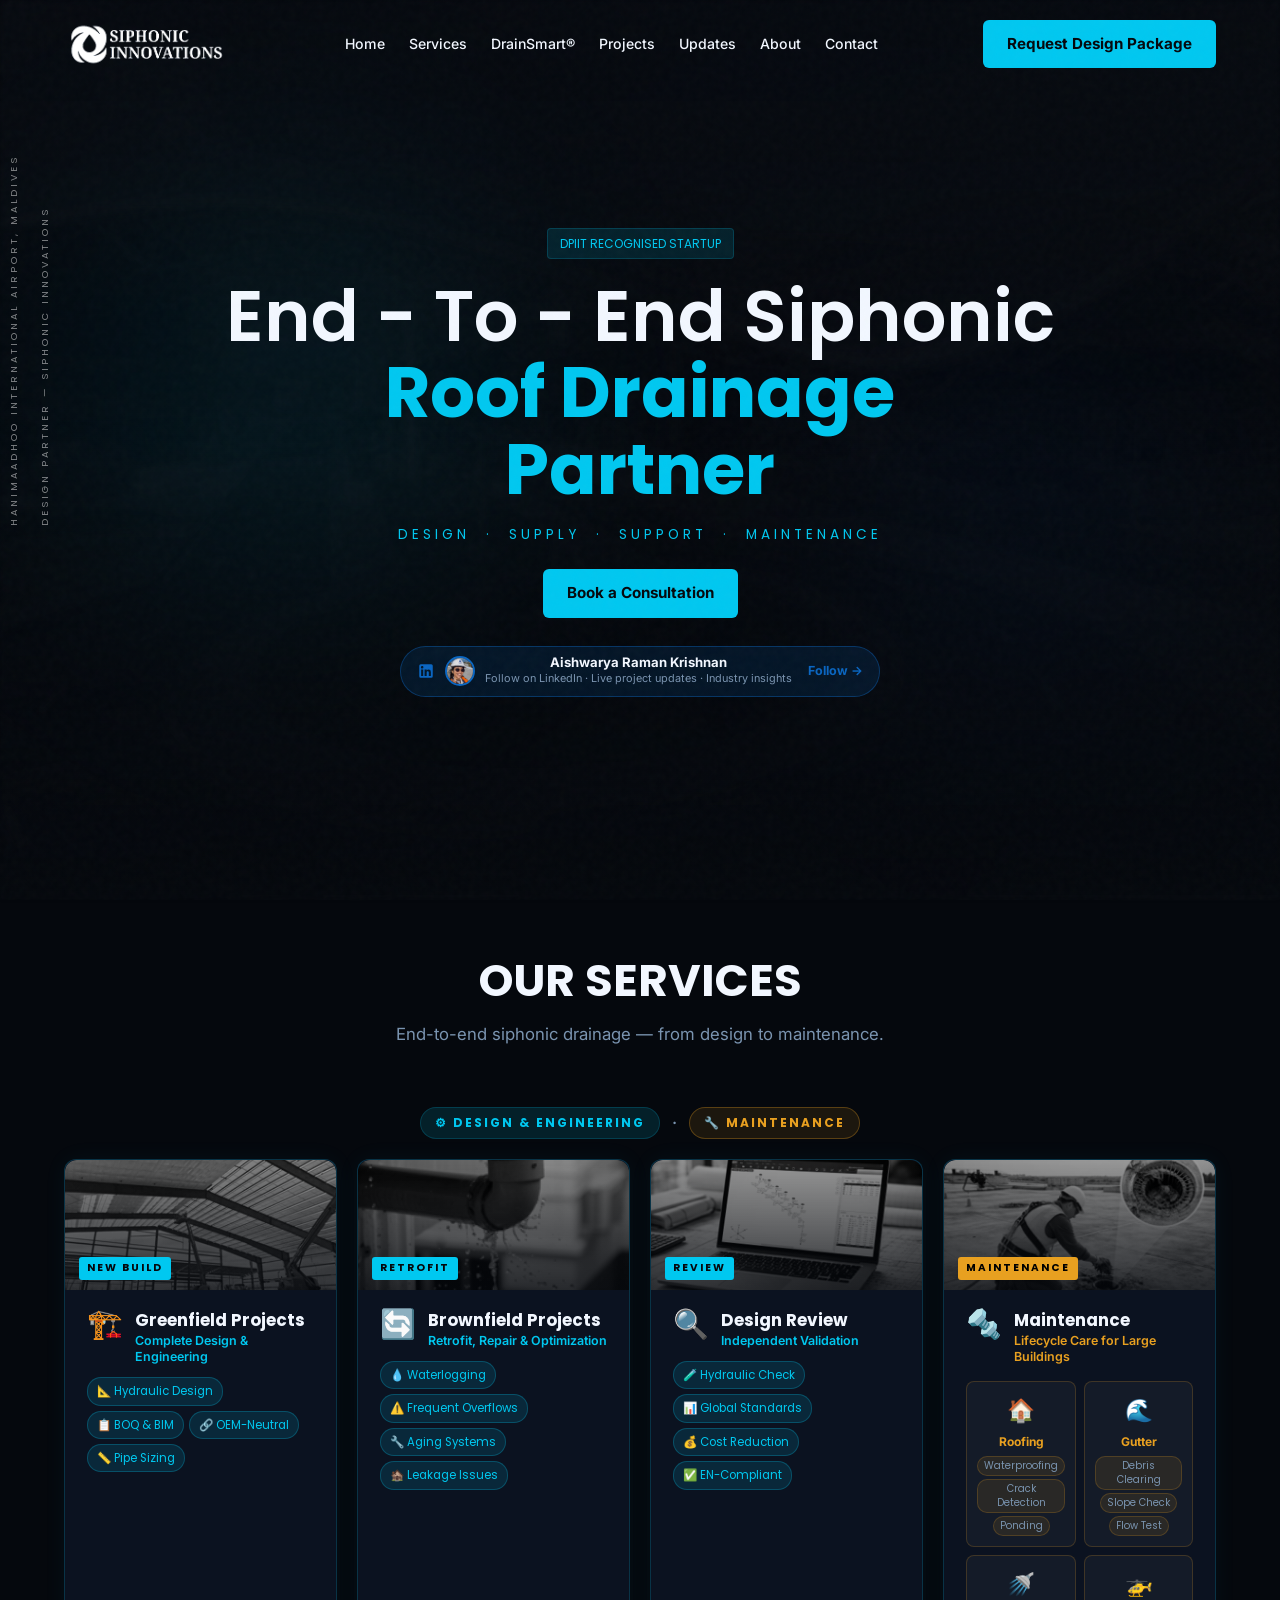
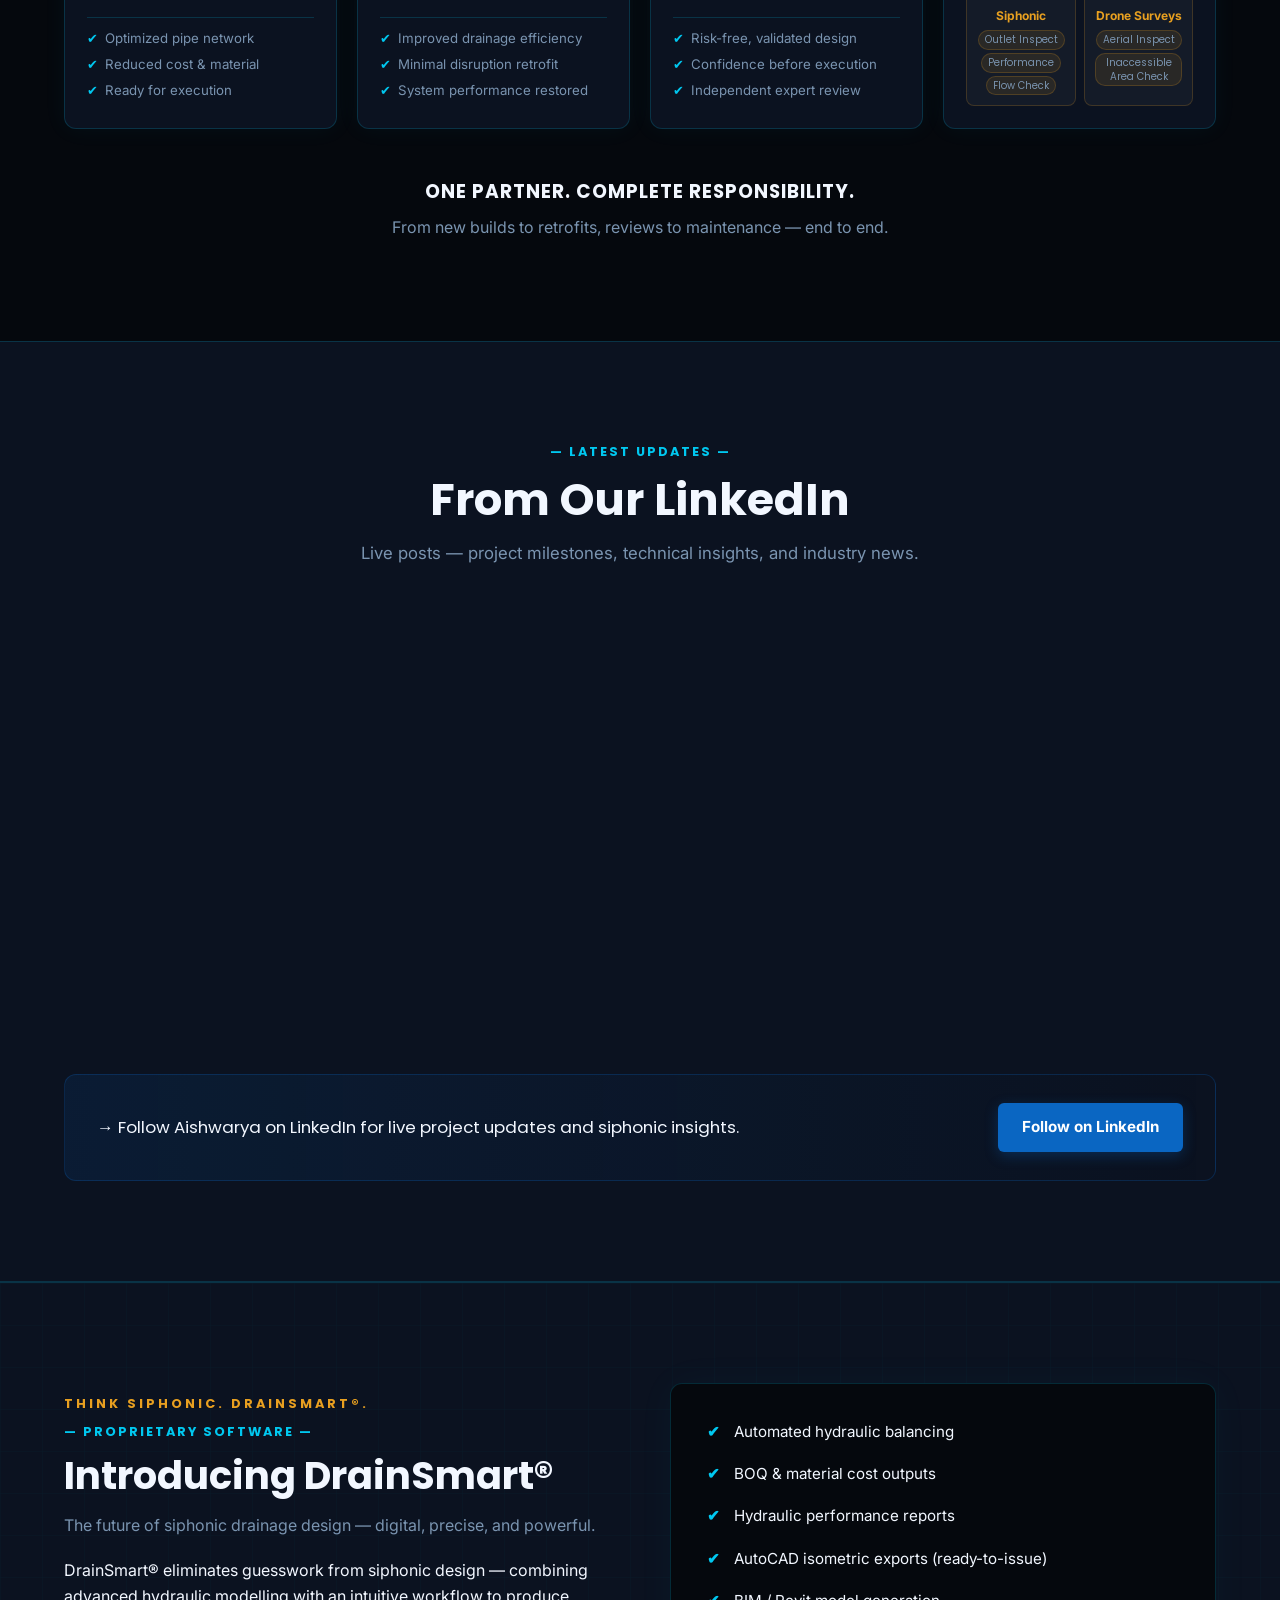
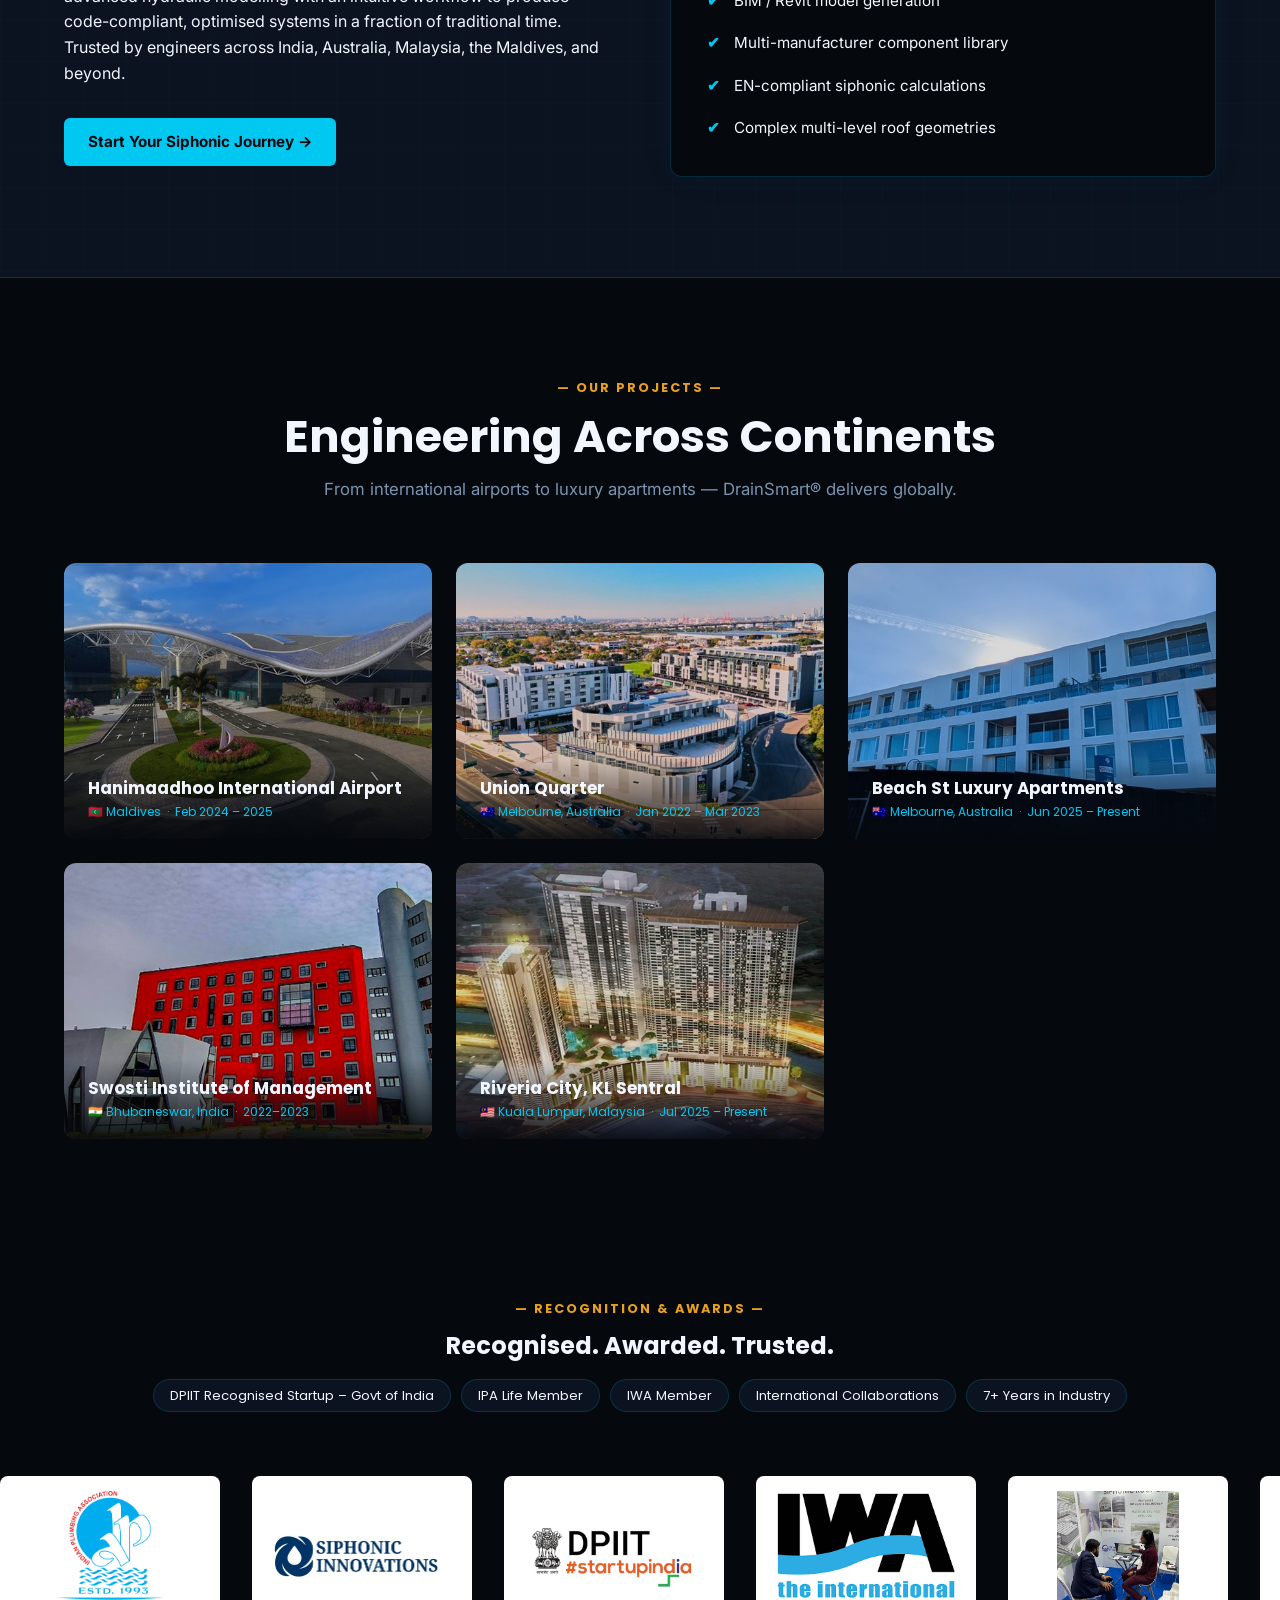
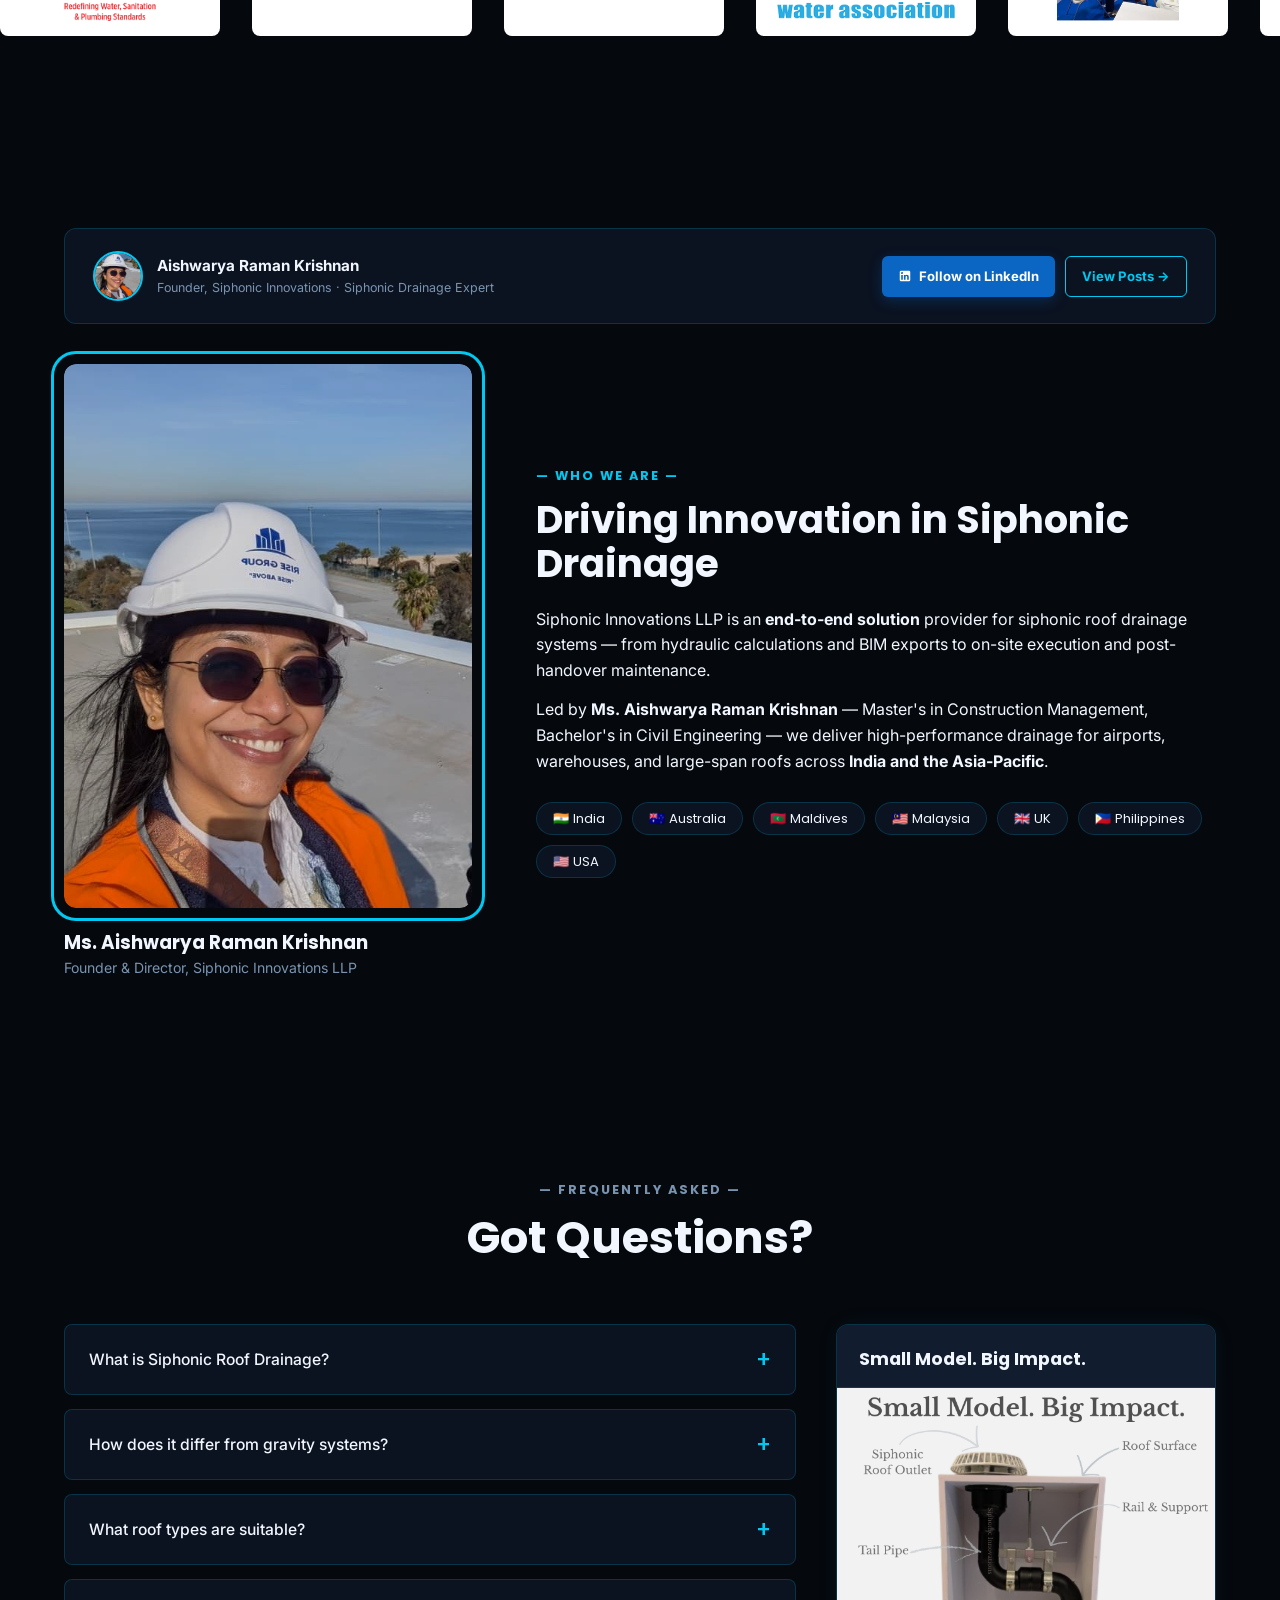
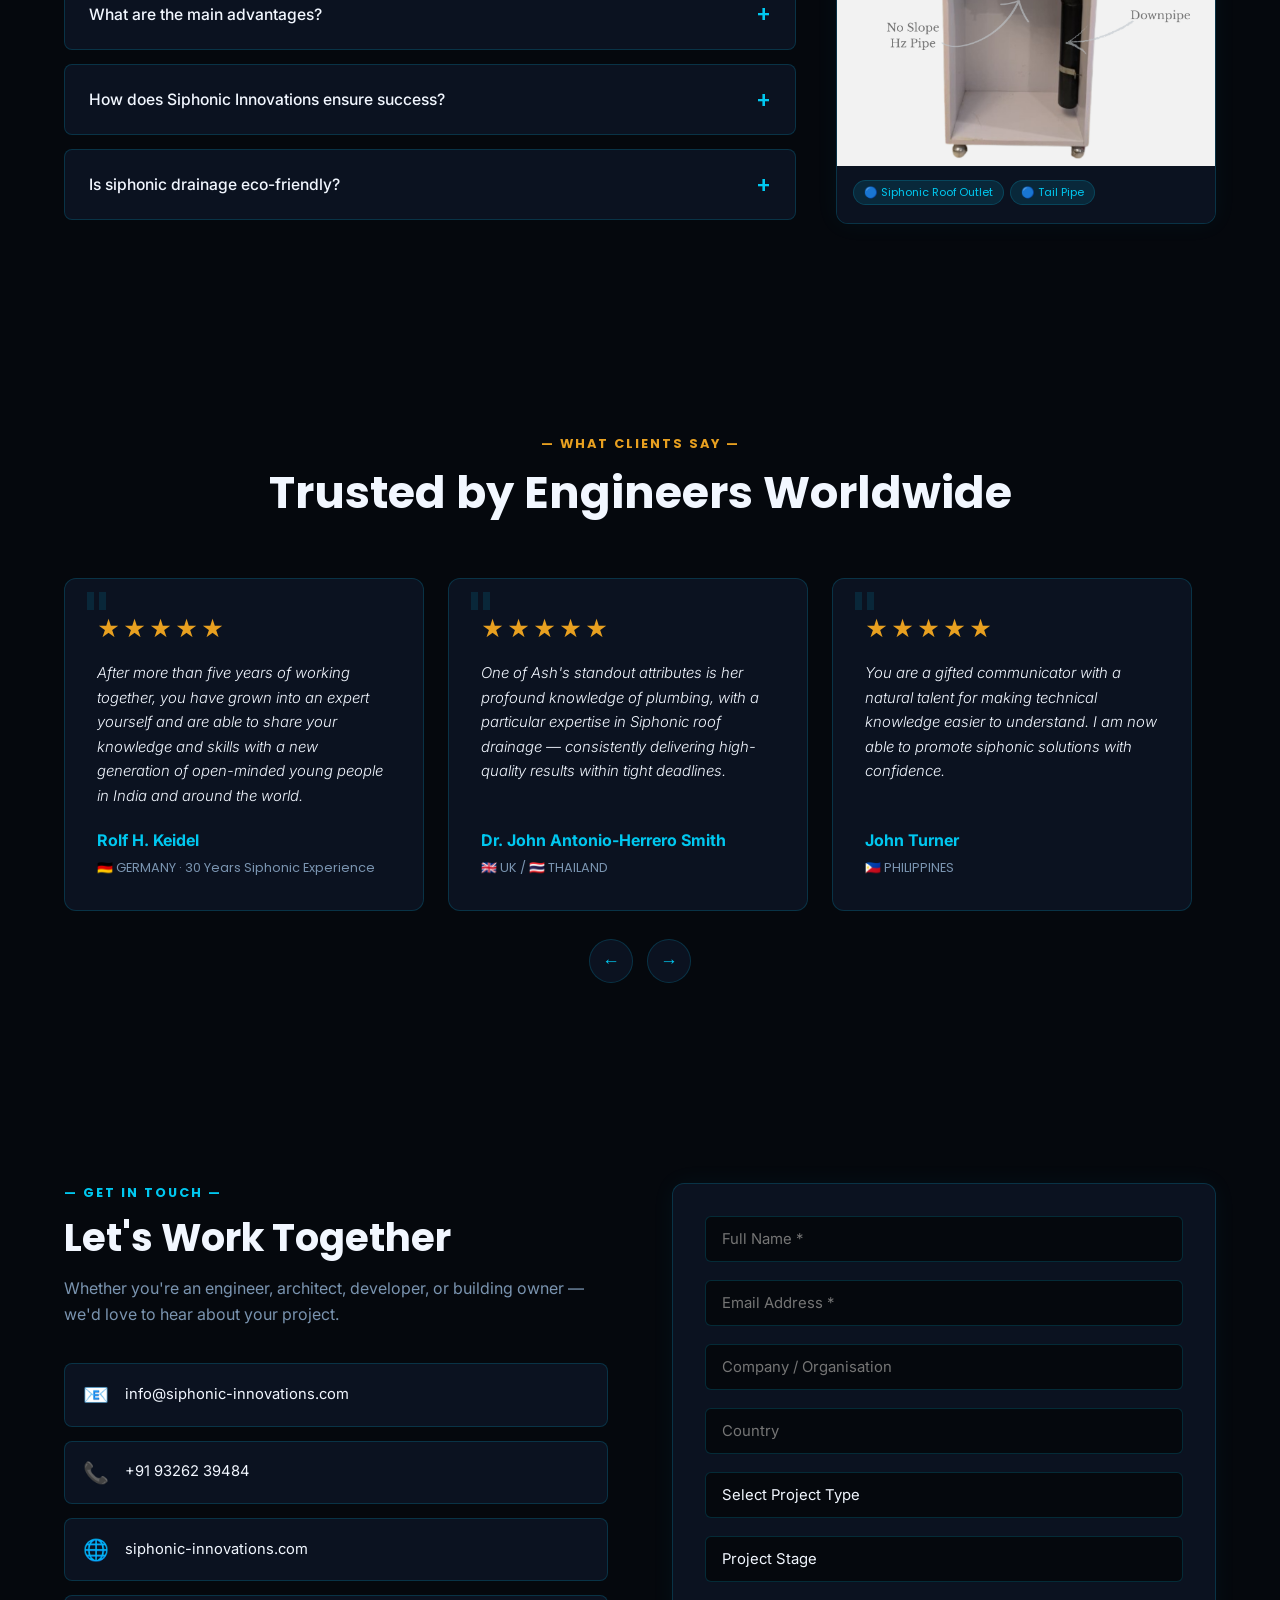
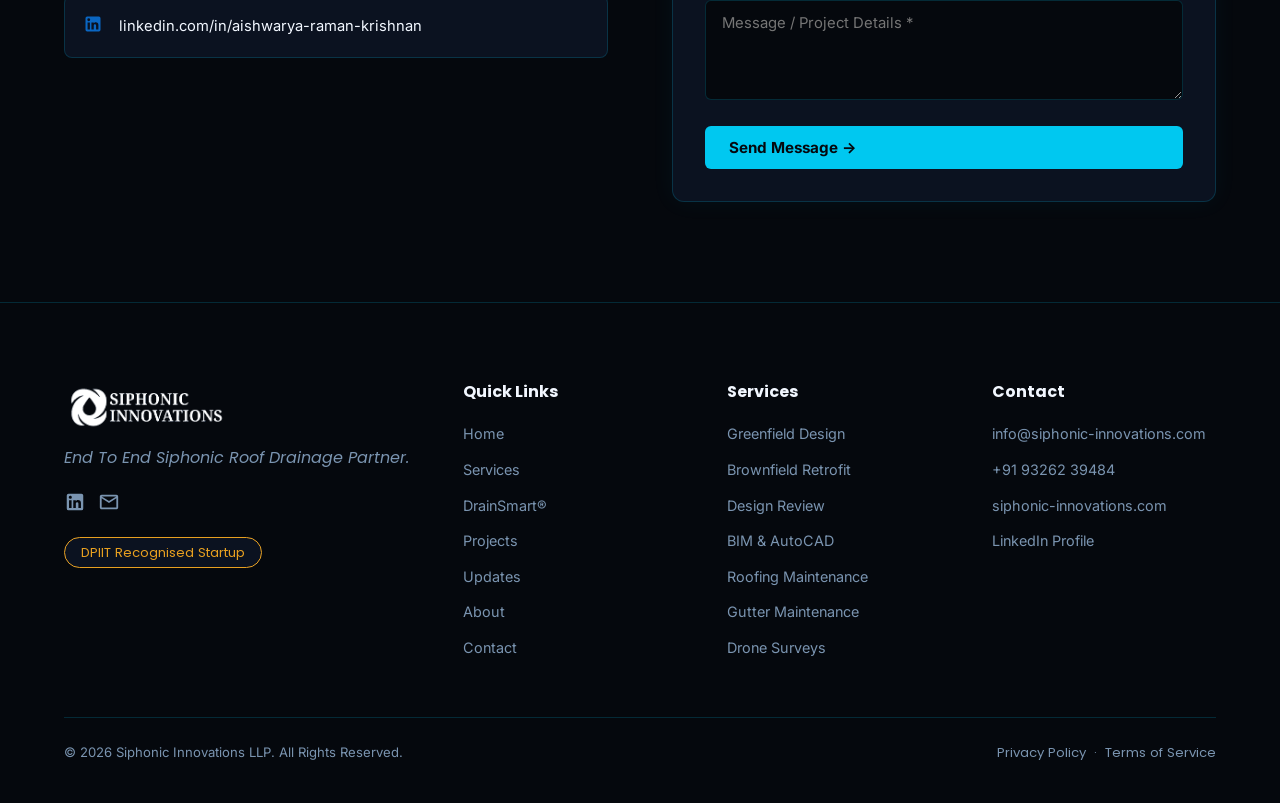
==== commit 8beab7e2: "update optimzated coden" ====
--- a/index.html
+++ b/index.html
@@ -10,7 +10,7 @@
     <link rel="preconnect" href="https://fonts.googleapis.com">
     <link rel="preconnect" href="https://fonts.gstatic.com" crossorigin>
     <link
-        href="https://fonts.googleapis.com/css2?family=Inter:wght@300;400;500;600&amp;family=Poppins:wght@400;500;600;700;800&amp;display=swap"
+        href="https://fonts.googleapis.com/css2?family=Inter:wght@300;400;500;600&family=Poppins:wght@400;500;600;700;800&display=swap"
         rel="stylesheet">
     <link rel="stylesheet" href="styles.css">
     <link rel="icon" href="images/Logo-SI.png" type="image/png">
@@ -58,9 +58,7 @@
         </div>
     </nav>
 
-    <!-- =====================================================
-         HERO — LinkedIn strip BELOW the CTA button
-    ===================================================== -->
+    <!-- HERO -->
     <section id="hero" style="position:relative;overflow:hidden;">
         <video autoplay muted loop playsinline class="hero-video-bg">
             <source src="images/MALDIVES-MOVIE.mp4" type="video/mp4">
@@ -69,11 +67,6 @@
         <div class="hero-blob"></div>
         <div class="hero-blob-2"></div>
 
-        <!-- Side caption (Right)
-        <div class="hero-side-caption">DPIIT Recognised &nbsp;·&nbsp; Est. 2020 &nbsp;·&nbsp; Serving 10+ Countries
-        </div> -->
-
-        <!-- Side caption (Left) -->
         <div class="hero-side-caption-left">
             <span>Hanimaadhoo International Airport, Maldives</span>
             <span>Design Partner — Siphonic Innovations</span>
@@ -111,9 +104,7 @@
         </div>
     </section>
 
-    <!-- =====================================================
-         SERVICES — All 4 cards uniform format with images
-    ===================================================== -->
+    <!-- SERVICES -->
     <section id="services">
         <div class="container">
 
@@ -122,14 +113,12 @@
                 <p>End-to-end siphonic drainage — from design to maintenance.</p>
             </div>
 
-            <!-- Section label directly above grid -->
             <div class="svc-label-bar anim">
                 <span class="svc-label-pill svc-label-blue">⚙ DESIGN &amp; ENGINEERING</span>
                 <span class="svc-label-divider">·</span>
                 <span class="svc-label-pill svc-label-gold">🔧 MAINTENANCE</span>
             </div>
 
-            <!-- ── 4-COLUMN SERVICES GRID — ALL UNIFORM ── -->
             <div class="services-grid-4">
 
                 <!-- ① GREENFIELD -->
@@ -192,7 +181,7 @@
                     </div>
                 </div>
 
-                <!-- ③ DESIGN REVIEW — uniform format, same as Greenfield/Brownfield -->
+                <!-- ③ DESIGN REVIEW -->
                 <div class="service-card glass-card anim" style="transition-delay:0.2s;">
                     <div class="svc-img-wrap">
                         <img src="images/card3.png" alt="Design Review">
@@ -222,12 +211,12 @@
                     </div>
                 </div>
 
-                <!-- ④ MAINTENANCE — visual 2x2 icon grid, uniform outer format -->
+                <!-- ④ MAINTENANCE -->
                 <div class="service-card glass-card anim maint-card-inline" style="transition-delay:0.3s;">
                     <div class="svc-img-wrap">
                         <img src="images/card4.png" alt="Maintenance">
                         <div class="svc-img-overlay">
-                            <span class="svc-type-tag" style="background:var(--gold);color:#000;">MAINTENANCE</span>
+                            <span class="svc-type-tag" style="background:#E8A020;color:#000;">MAINTENANCE</span>
                         </div>
                     </div>
                     <div class="svc-body">
@@ -235,10 +224,9 @@
                             <span class="svc-icon">🔩</span>
                             <div>
                                 <h3>Maintenance</h3>
-                                <p class="sub-title" style="color:var(--gold);">Lifecycle Care for Large Buildings</p>
+                                <p class="sub-title" style="color:#E8A020;">Lifecycle Care for Large Buildings</p>
                             </div>
                         </div>
-                        <!-- Visual 2×2 icon grid -->
                         <div class="maint-2x2">
                             <div class="maint-2x2-item">
                                 <div class="maint-2x2-icon">🏠</div>
@@ -315,7 +303,7 @@
         <div class="container ds-layout">
             <div class="ds-text anim">
                 <div
-                    style="font-family:var(--font-display);font-size:0.8rem;font-weight:700;letter-spacing:3px;color:var(--gold);margin-bottom:8px;text-transform:uppercase;">
+                    style="font-family:'Poppins',sans-serif;font-size:0.8rem;font-weight:700;letter-spacing:3px;color:#E8A020;margin-bottom:8px;text-transform:uppercase;">
                     Think Siphonic. DrainSmart®.</div>
                 <span class="section-label text-primary">— PROPRIETARY SOFTWARE —</span>
                 <h2>Introducing DrainSmart®</h2>
@@ -397,7 +385,7 @@
             <span class="section-label text-gold">— RECOGNITION &amp; AWARDS —</span>
             <h2>Recognised. Awarded. Trusted.</h2>
             <div class="accolade-tags">
-                <span class="tag-pill">DPIIT Recognised Startup – Govt of India </span>
+                <span class="tag-pill">DPIIT Recognised Startup – Govt of India</span>
                 <span class="tag-pill">IPA Life Member</span>
                 <span class="tag-pill">IWA Member</span>
                 <span class="tag-pill">International Collaborations</span>
@@ -436,14 +424,14 @@
     <section id="about">
         <div class="container">
             <div class="anim"
-                style="margin-bottom:40px;padding:22px 28px;background:var(--surface);border:1px solid var(--border);border-radius:var(--radius);display:flex;align-items:center;justify-content:space-between;flex-wrap:wrap;gap:16px;">
+                style="margin-bottom:40px;padding:22px 28px;background:#0B1220;border:1px solid rgba(0,200,240,0.18);border-radius:12px;display:flex;align-items:center;justify-content:space-between;flex-wrap:wrap;gap:16px;">
                 <div style="display:flex;align-items:center;gap:14px;">
                     <img src="images/Aishwarya Raman Krishnan.jpg" alt="Aishwarya"
-                        style="width:50px;height:50px;border-radius:50%;object-fit:cover;border:2px solid var(--primary);">
+                        style="width:50px;height:50px;border-radius:50%;object-fit:cover;border:2px solid #00C8F0;">
                     <div>
                         <div style="font-weight:700;font-size:0.95rem;">Aishwarya Raman Krishnan</div>
-                        <div style="font-size:0.78rem;color:var(--muted);">Founder, Siphonic Innovations · Siphonic
-                            Drainage Expert</div>
+                        <div style="font-size:0.78rem;color:#7A94B0;">Founder, Siphonic Innovations · Siphonic Drainage
+                            Expert</div>
                     </div>
                 </div>
                 <div style="display:flex;gap:10px;flex-wrap:wrap;">
@@ -493,7 +481,6 @@
         </div>
     </section>
 
-
     <!-- FAQ -->
     <section id="faq">
         <div class="container">
@@ -502,7 +489,6 @@
                 <h2>Got Questions?</h2>
             </div>
 
-            <!-- Two-column: FAQ left, model photo right -->
             <div class="faq-layout">
 
                 <!-- LEFT: accordion -->
@@ -518,22 +504,19 @@
                         </div>
                         <div class="faq-a">Siphonic systems create a vacuum in the pipe network — enabling faster water
                             removal, horizontal pipe routing without slope, and significantly fewer downpipes,
-                            especially
-                            effective over long horizontal distances.</div>
+                            especially effective over long horizontal distances.</div>
                     </div>
                     <div class="faq-item">
                         <div class="faq-q">What roof types are suitable? <span class="faq-icon">+</span></div>
                         <div class="faq-a">Flat roofs, curved roofs, airport terminals, warehouses, industrial
-                            buildings,
-                            commercial developments, and large-span structures. Its adaptability makes it ideal across a
-                            wide range of architectural designs.</div>
+                            buildings, commercial developments, and large-span structures. Its adaptability makes it
+                            ideal across a wide range of architectural designs.</div>
                     </div>
                     <div class="faq-item">
                         <div class="faq-q">What are the main advantages? <span class="faq-icon">+</span></div>
                         <div class="faq-a">Efficient water removal, space optimisation, cost-effectiveness, reduced
-                            material
-                            use, lower CO₂ footprint, architectural freedom, and minimal maintenance. Particularly
-                            advantageous for large roof areas.</div>
+                            material use, lower CO₂ footprint, architectural freedom, and minimal maintenance.
+                            Particularly advantageous for large roof areas.</div>
                     </div>
                     <div class="faq-item">
                         <div class="faq-q">How does Siphonic Innovations ensure success? <span class="faq-icon">+</span>
@@ -545,9 +528,8 @@
                     <div class="faq-item">
                         <div class="faq-q">Is siphonic drainage eco-friendly? <span class="faq-icon">+</span></div>
                         <div class="faq-a">Yes. Fewer pipes, fewer downpipes, less material — directly reducing the
-                            carbon
-                            footprint. Easily integrated with rainwater harvesting systems for sustainable building
-                            goals.</div>
+                            carbon footprint. Easily integrated with rainwater harvesting systems for sustainable
+                            building goals.</div>
                     </div>
                 </div>
 
@@ -555,16 +537,11 @@
                 <div class="faq-model-wrap anim" style="transition-delay:0.15s;">
                     <div class="faq-model-card glass-card">
                         <div class="faq-model-label">Small Model. Big Impact.</div>
-                        <img src="images/Siphonic Drainage System.png"
-                            alt="Siphonic Drainage Model — showing Roof Outlet, Tail Pipe, Rail & Support, No Slope Hz Pipe, and Downpipe"
+                        <img src="images/Siphonic Drainage System.png" alt="Siphonic Drainage Model"
                             class="faq-model-img">
                         <div class="faq-model-tags">
                             <span>🔵 Siphonic Roof Outlet</span>
                             <span>🔵 Tail Pipe</span>
-                            <!-- <span>🔵 Rail &amp; Support</span> -->
-                            <!-- <span>🔵 No Slope Hz Pipe</span>
-                            <span>🔵 Downpipe</span>
-                            <span>🔵 Roof Surface</span> -->
                         </div>
                     </div>
                 </div>
@@ -632,7 +609,7 @@
             <div class="anim">
                 <span class="section-label text-primary">— GET IN TOUCH —</span>
                 <h2 style="font-size:clamp(1.8rem,3vw,2.4rem);margin-bottom:16px;">Let's Work Together</h2>
-                <p style="color:var(--muted);margin-bottom:36px;">Whether you're an engineer, architect, developer, or
+                <p style="color:#7A94B0;margin-bottom:36px;">Whether you're an engineer, architect, developer, or
                     building owner — we'd love to hear about your project.</p>
                 <div class="contact-info-cards">
                     <div class="cinfo-card"><span class="icon">📧</span><a
@@ -642,11 +619,12 @@
                     <div class="cinfo-card"><span class="icon">🌐</span><a href="https://siphonic-innovations.com"
                             target="_blank" rel="noopener">siphonic-innovations.com</a></div>
                     <div class="cinfo-card">
-                        <span class="icon"><svg viewBox="0 0 24 24"
-                                style="width:20px;height:20px;fill:var(--linkedin);">
+                        <span class="icon">
+                            <svg viewBox="0 0 24 24" style="width:20px;height:20px;fill:#0A66C2;">
                                 <path
                                     d="M19 3A2 2 0 0 1 21 5V19A2 2 0 0 1 19 21H5A2 2 0 0 1 3 19V5A2 2 0 0 1 5 3H19M18.5 18.5V13.2A3.26 3.26 0 0 0 15.24 9.94C14.39 9.94 13.4 10.46 12.92 11.24V10.13H10.13V18.5H12.92V13.57C12.92 12.8 13.54 12.17 14.31 12.17A1.4 1.4 0 0 1 15.71 13.57V18.5H18.5M6.88 8.56A1.68 1.68 0 0 0 8.56 6.88C8.56 5.95 7.81 5.19 6.88 5.19A1.69 1.69 0 0 0 5.19 6.88C5.19 7.81 5.95 8.56 6.88 8.56M8.27 18.5V10.13H5.5V18.5H8.27Z" />
-                            </svg></span>
+                            </svg>
+                        </span>
                         <a href="https://www.linkedin.com/in/aishwarya-raman-krishnan" target="_blank"
                             rel="noopener">linkedin.com/in/aishwarya-raman-krishnan</a>
                     </div>
@@ -668,7 +646,7 @@
                                 <option value="" disabled selected>Select Project Type</option>
                                 <option>Siphonic Design Consultation</option>
                                 <option>DrainSmart® Software / Licensing</option>
-                                <option>Training & Certification</option>
+                                <option>Training &amp; Certification</option>
                                 <option>Commercial Maintenance</option>
                                 <option>Drone Survey</option>
                                 <option>Other</option>
@@ -724,8 +702,7 @@
                             </svg>
                         </a>
                     </div>
-                    <span class="tag-pill" style="border-color:var(--gold);color:var(--gold);">DPIIT Recognised
-                        Startup</span>
+                    <span class="tag-pill" style="border-color:#E8A020;color:#E8A020;">DPIIT Recognised Startup</span>
                 </div>
                 <div class="footer-col">
                     <h4>Quick Links</h4>
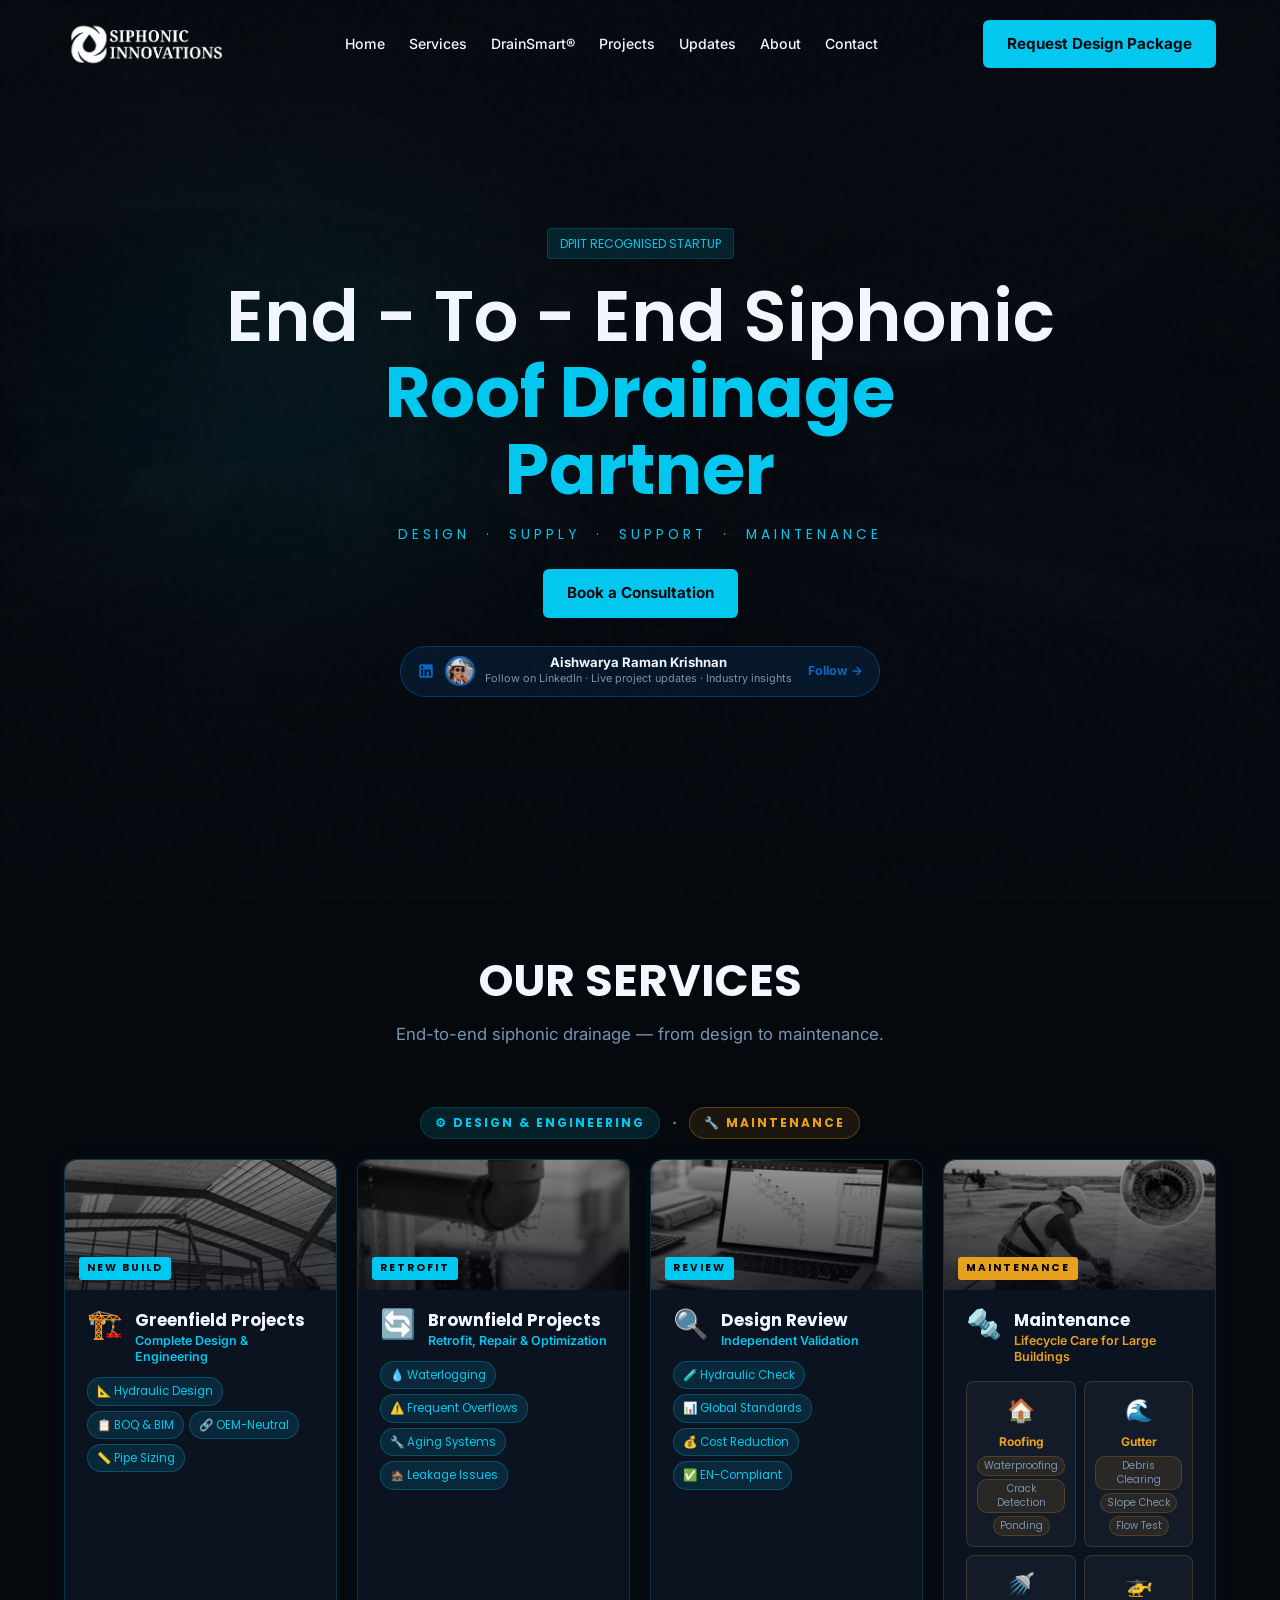
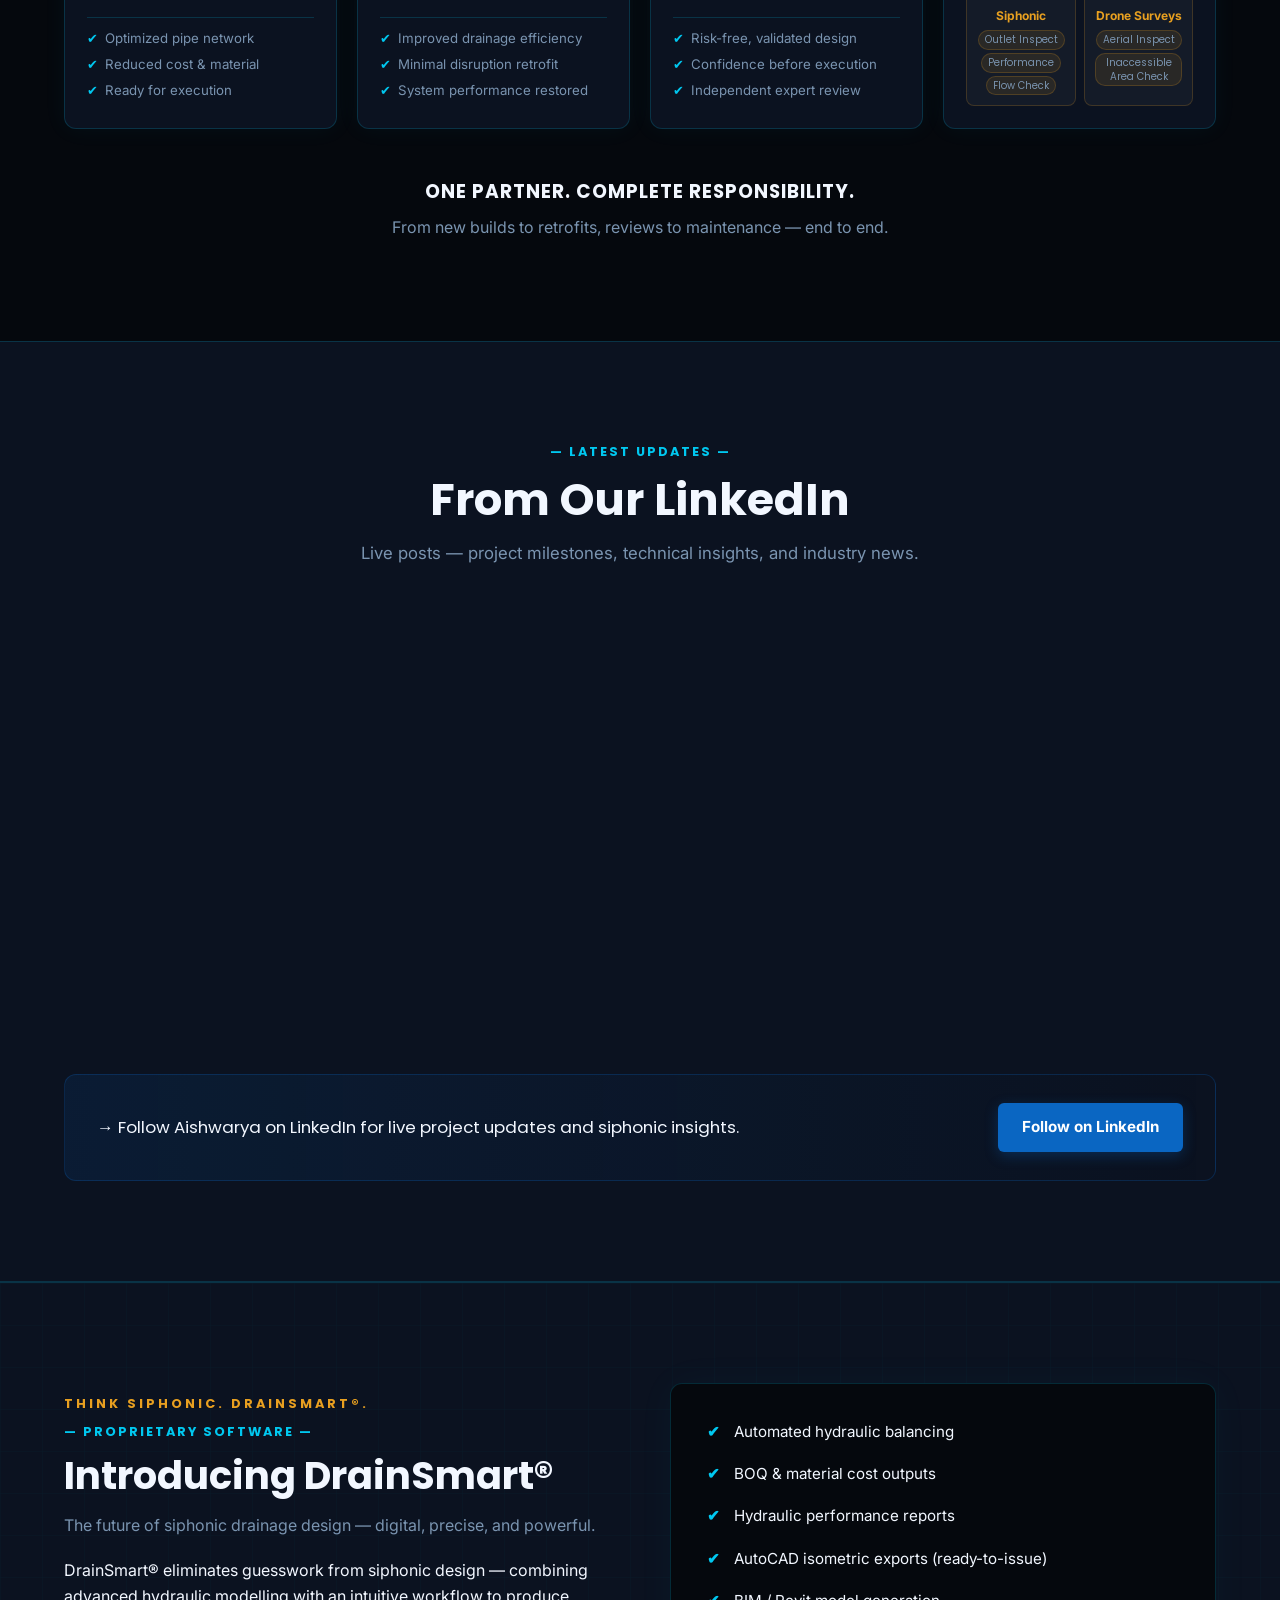
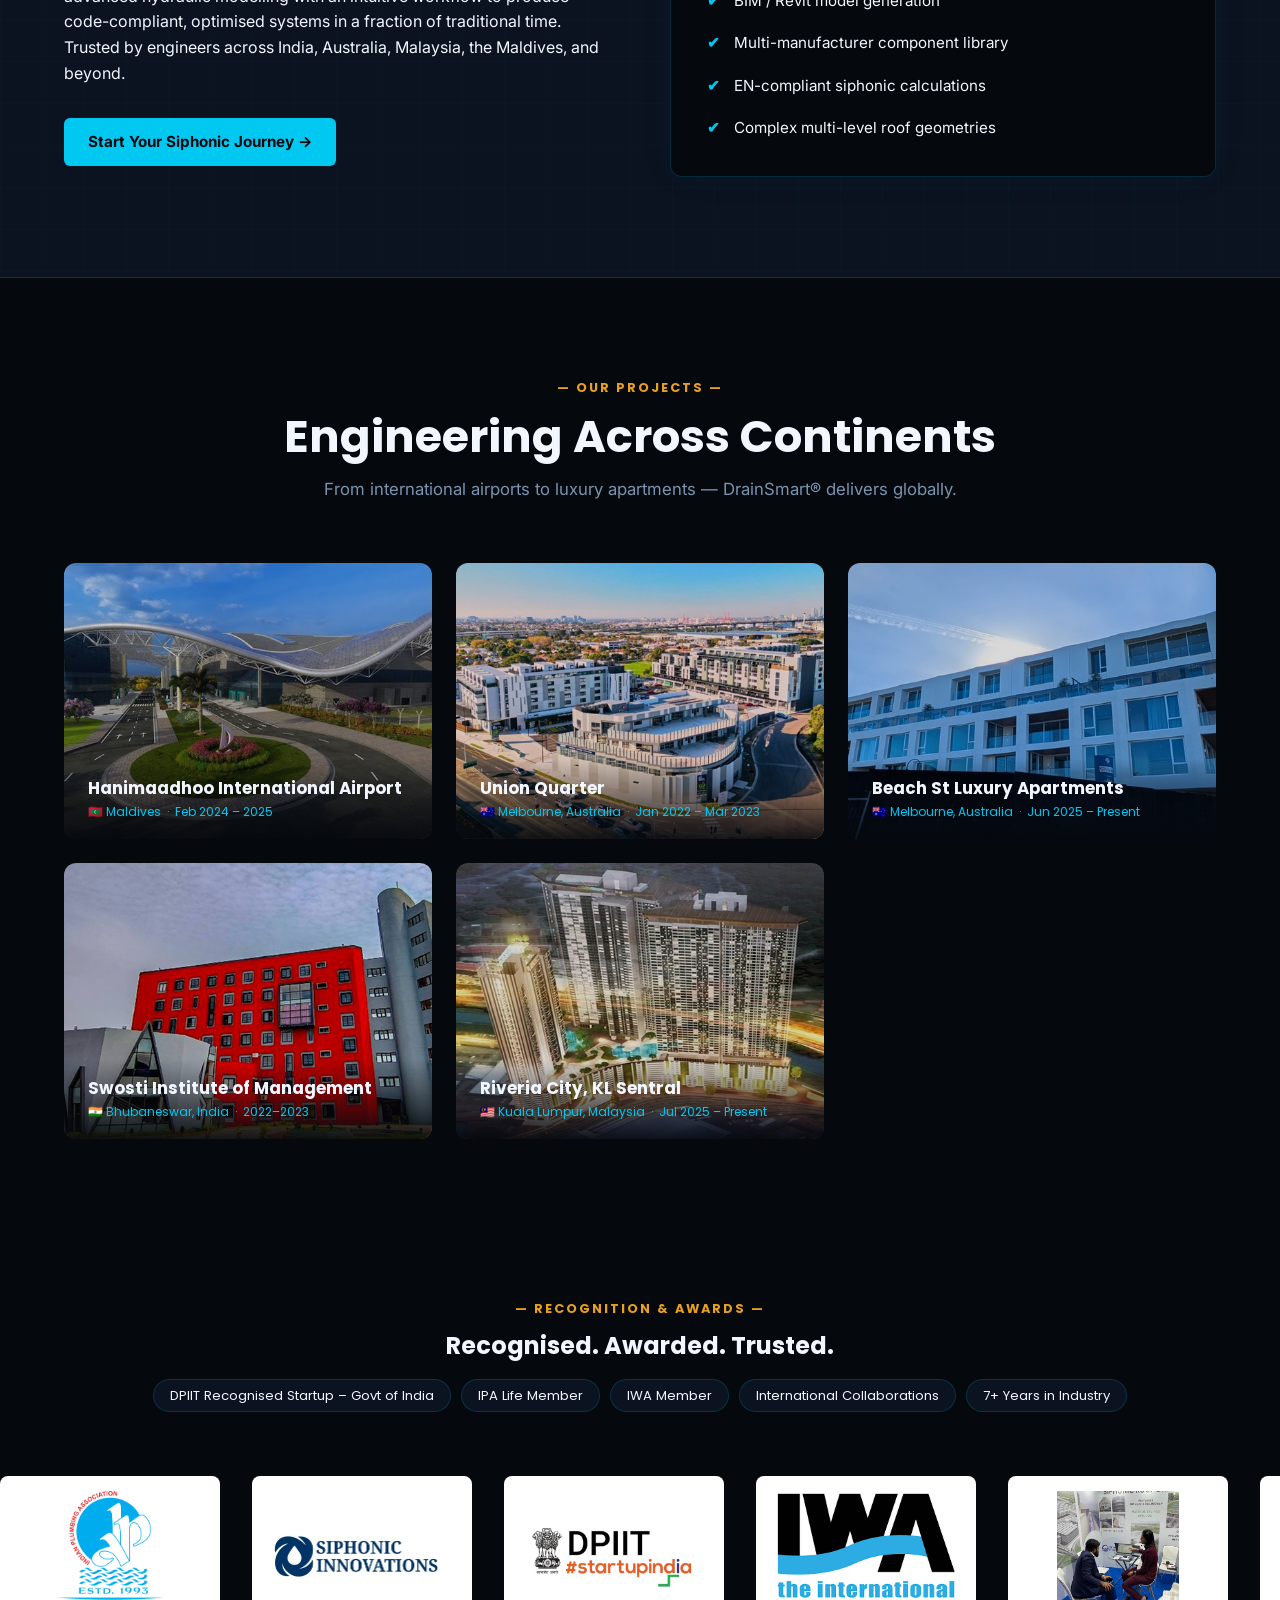
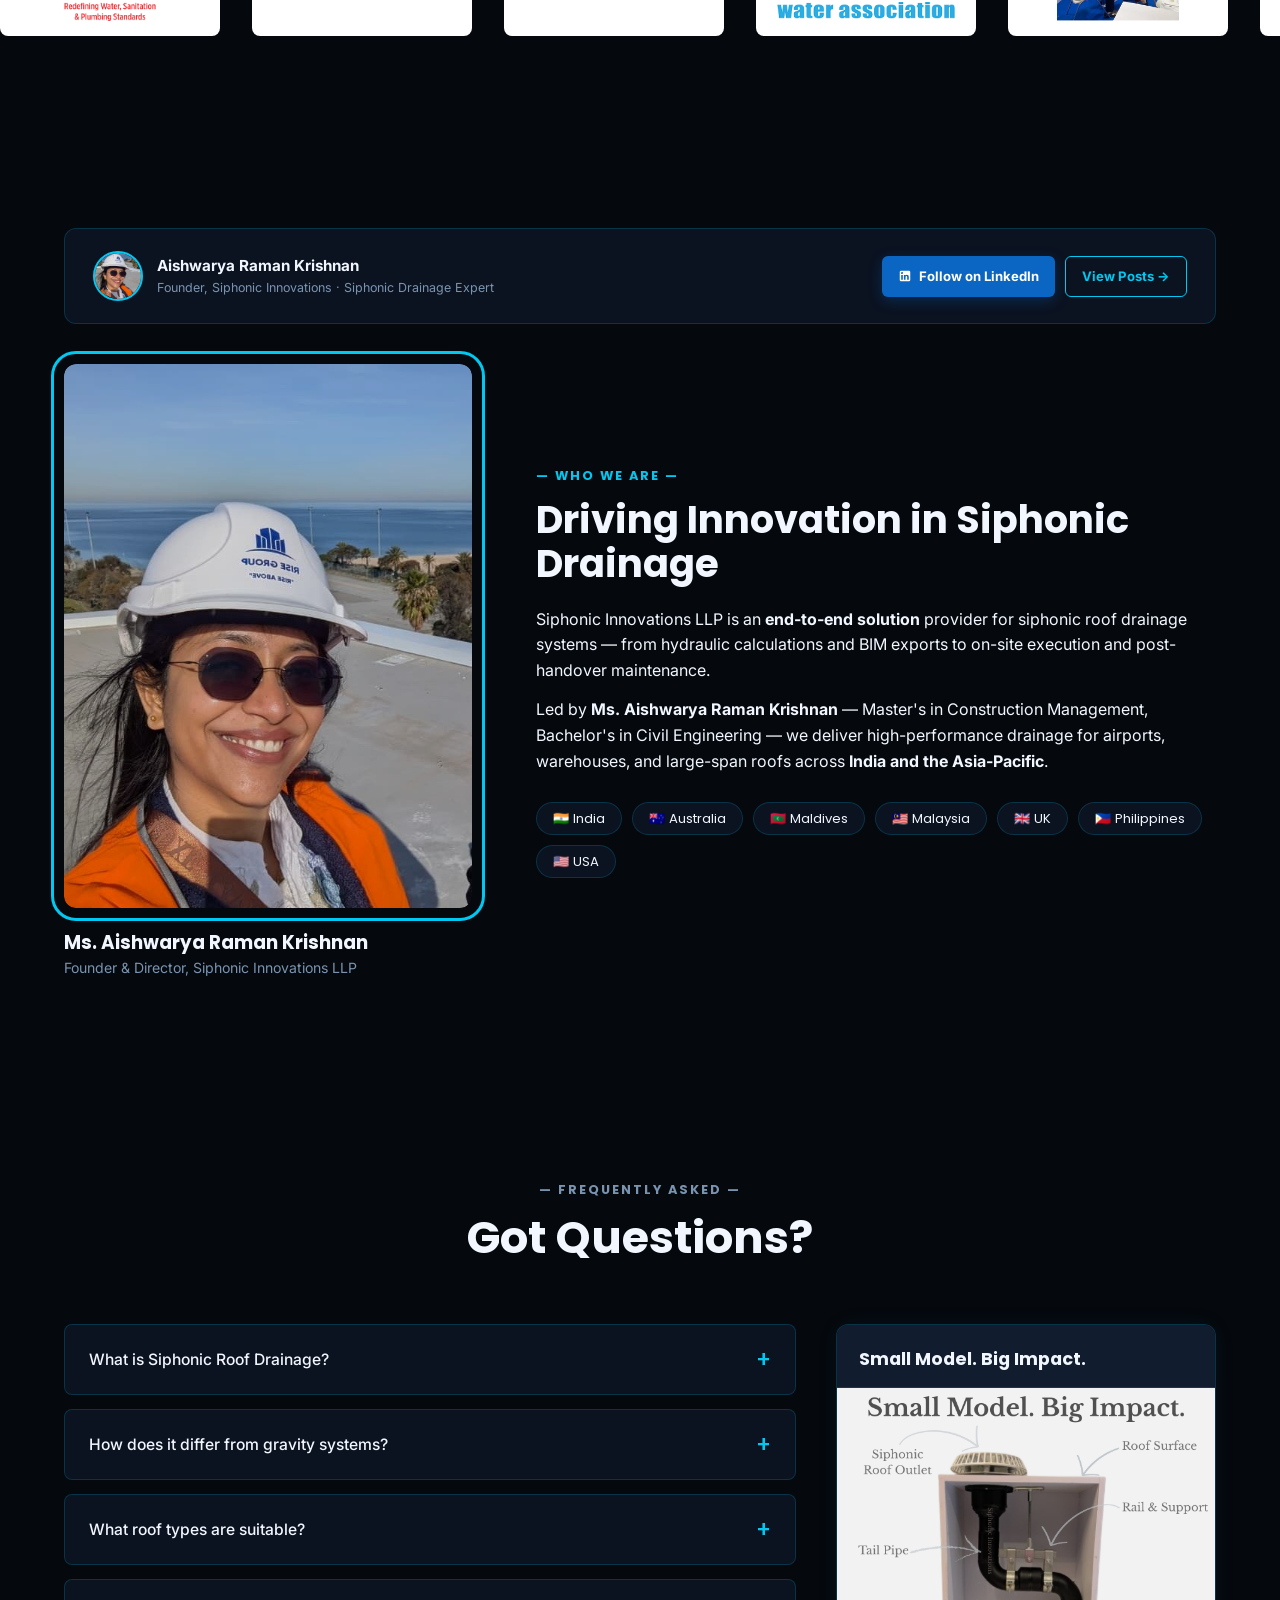
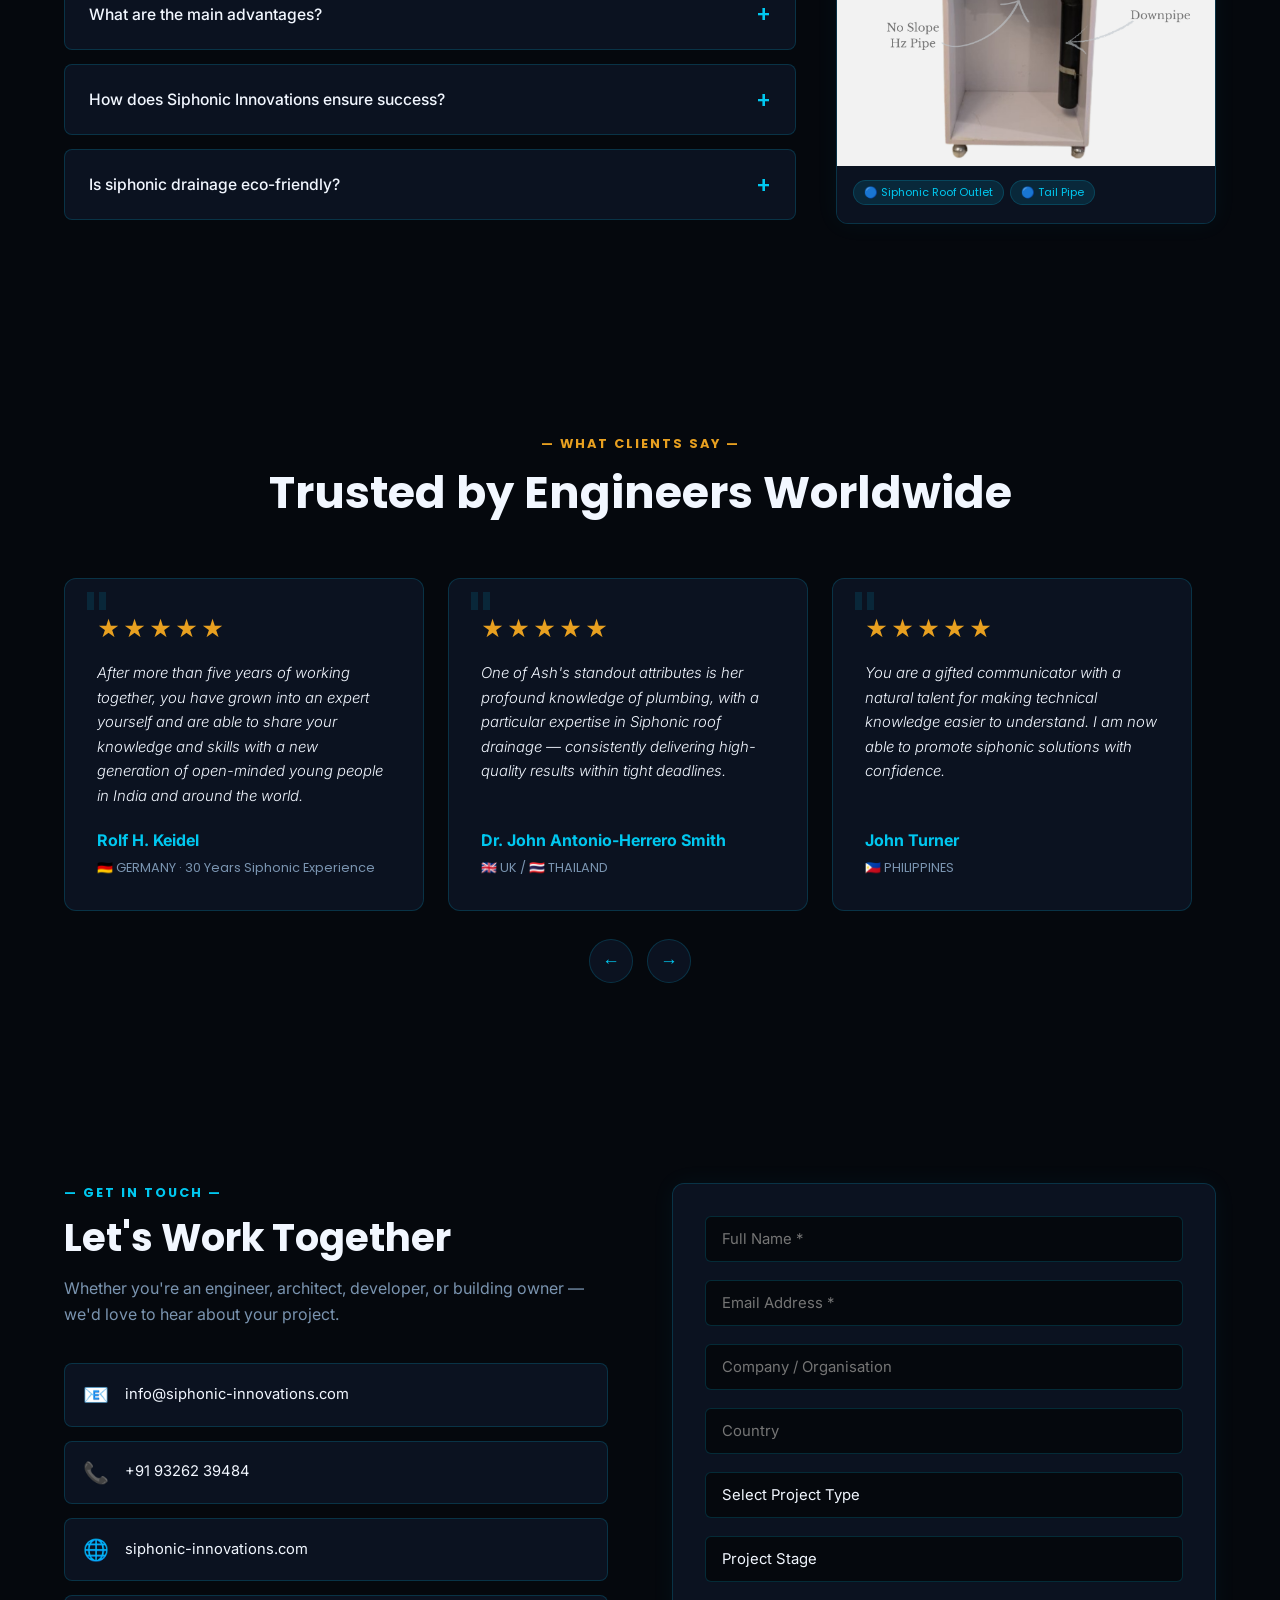
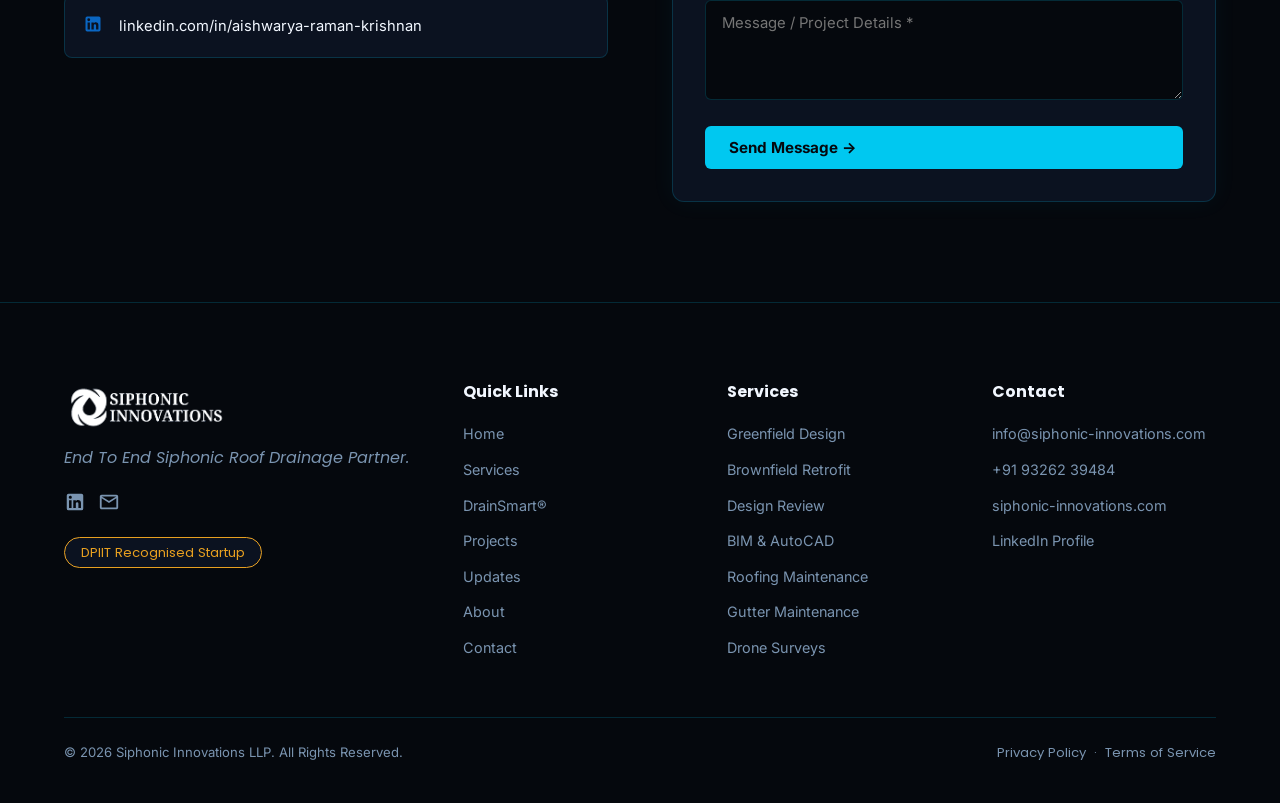
==== commit 0b6c728f: "update optimzated coden" ====
--- a/index.html
+++ b/index.html
@@ -67,10 +67,10 @@
         <div class="hero-blob"></div>
         <div class="hero-blob-2"></div>
 
-        <div class="hero-side-caption-left">
+        <!-- <div class="hero-side-caption-left">
             <span>Hanimaadhoo International Airport, Maldives</span>
             <span>Design Partner — Siphonic Innovations</span>
-        </div>
+        </div> -->
 
         <div class="container hero-center">
             <div class="hero-content anim">
